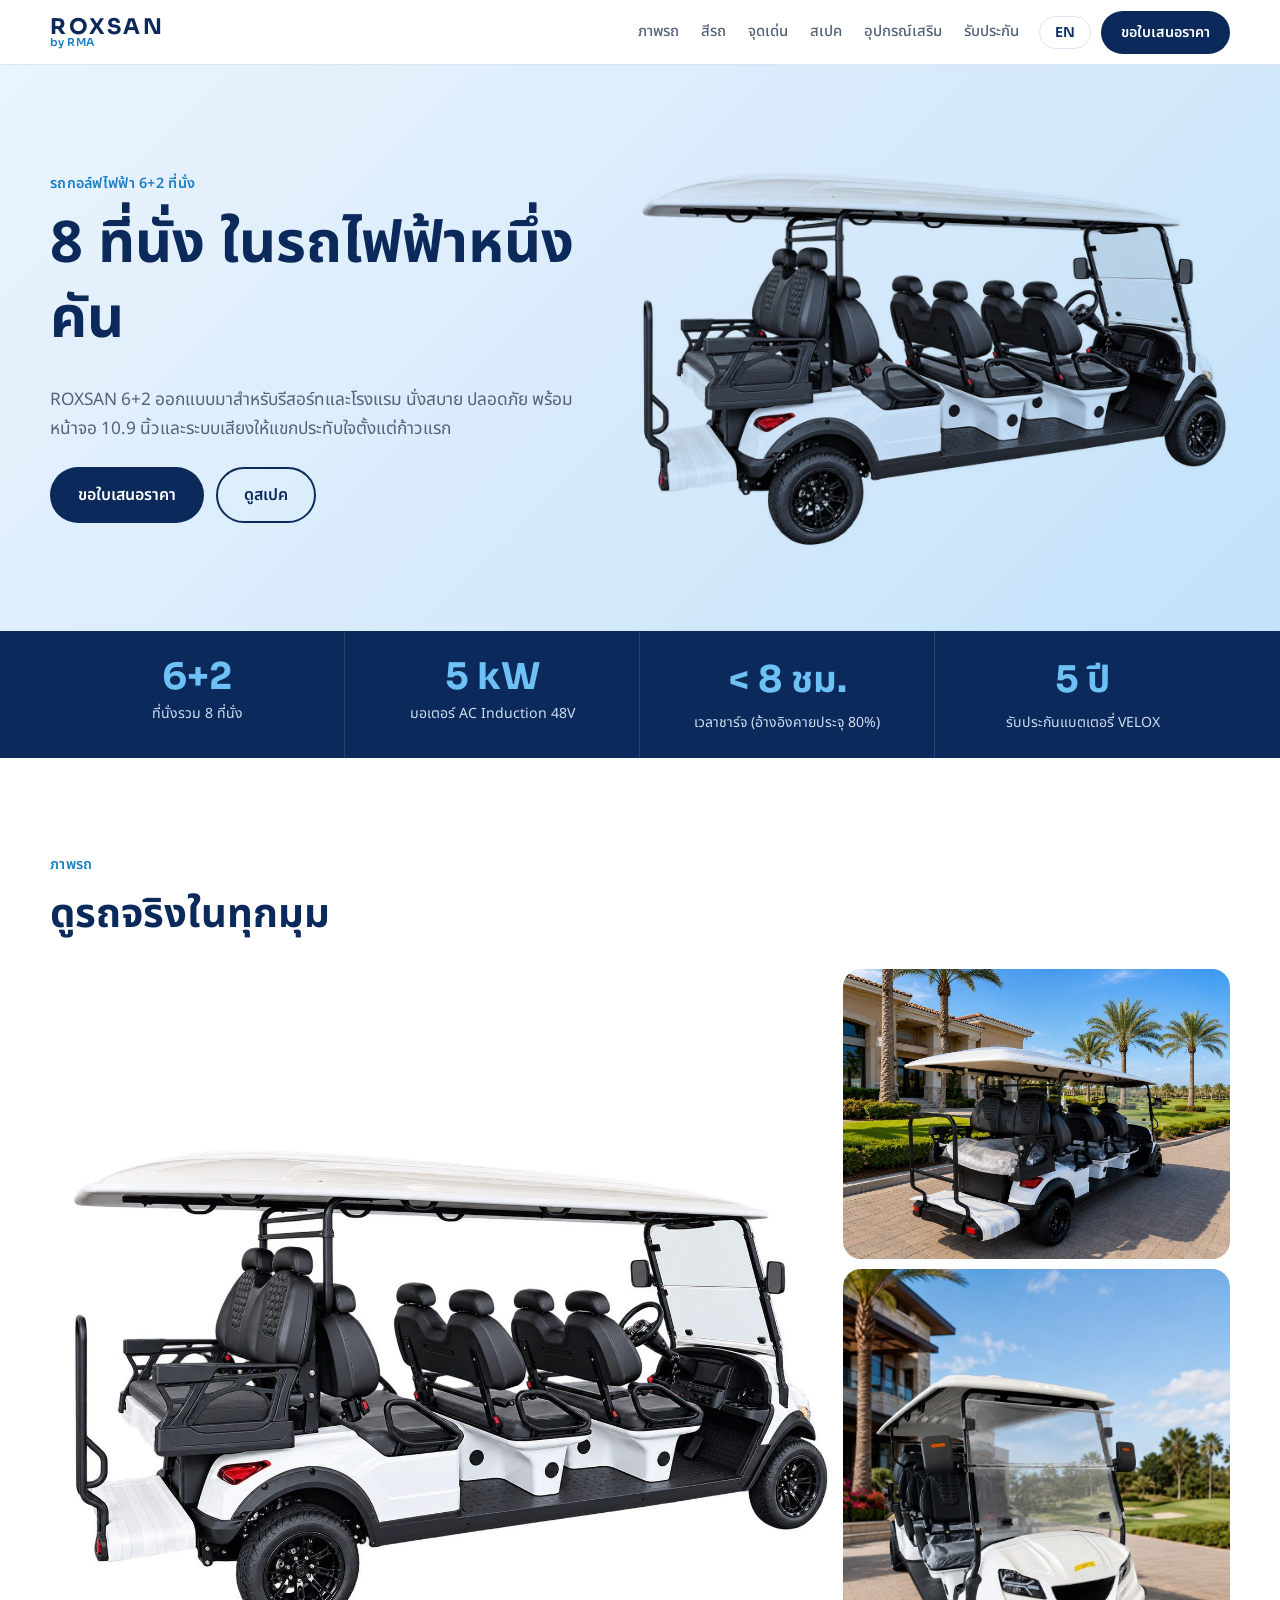
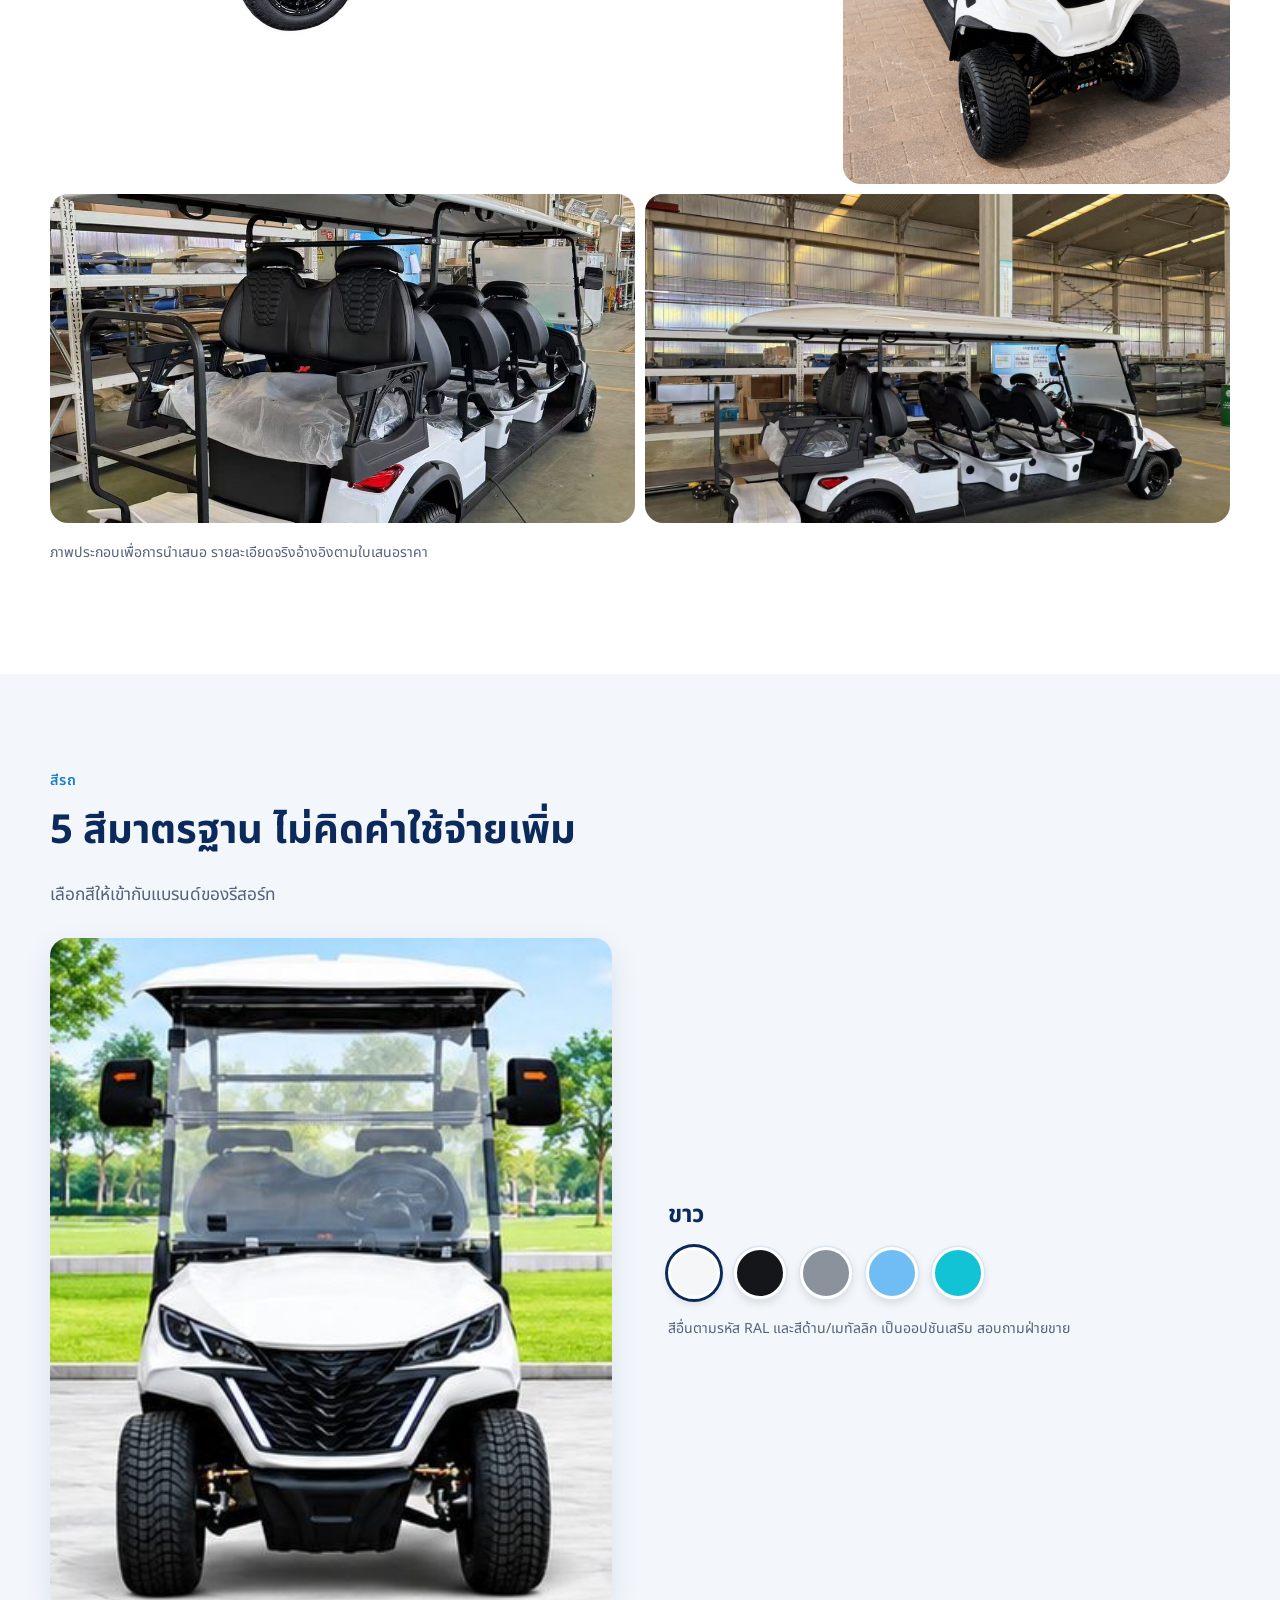
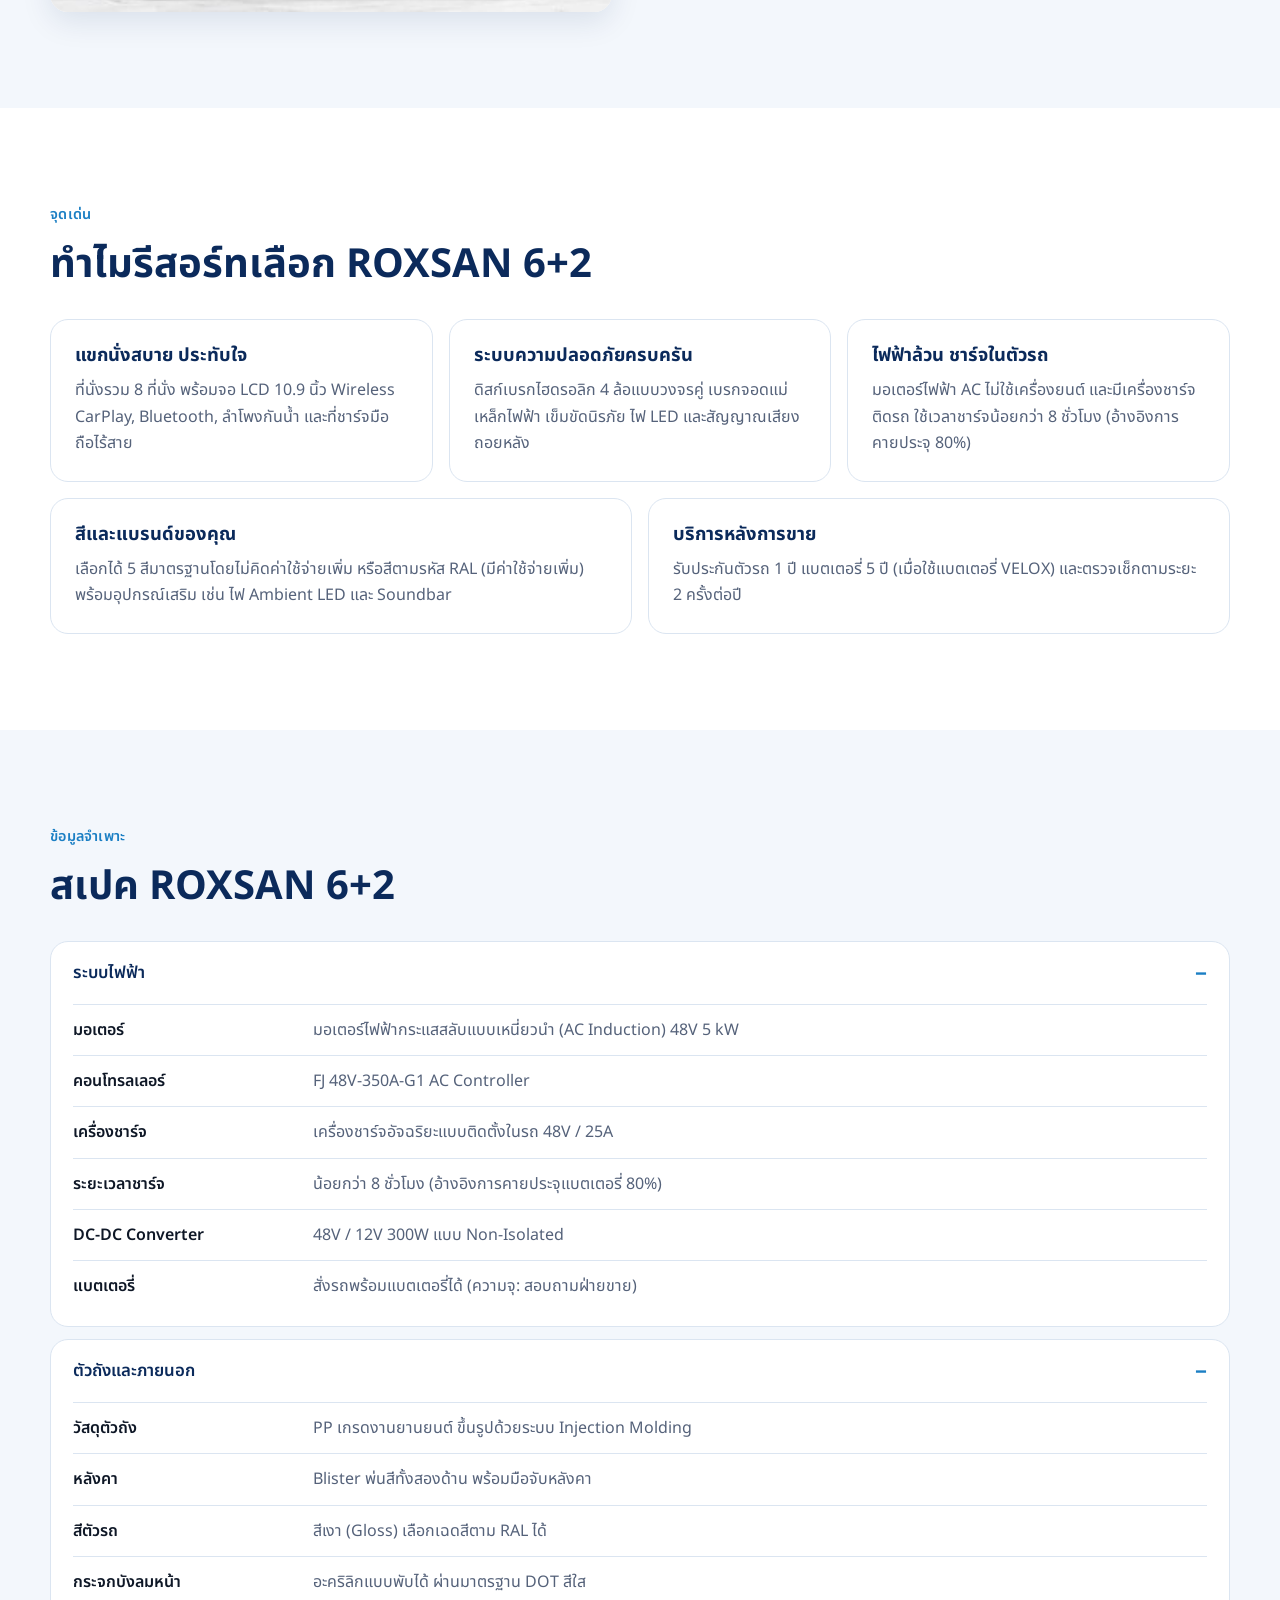
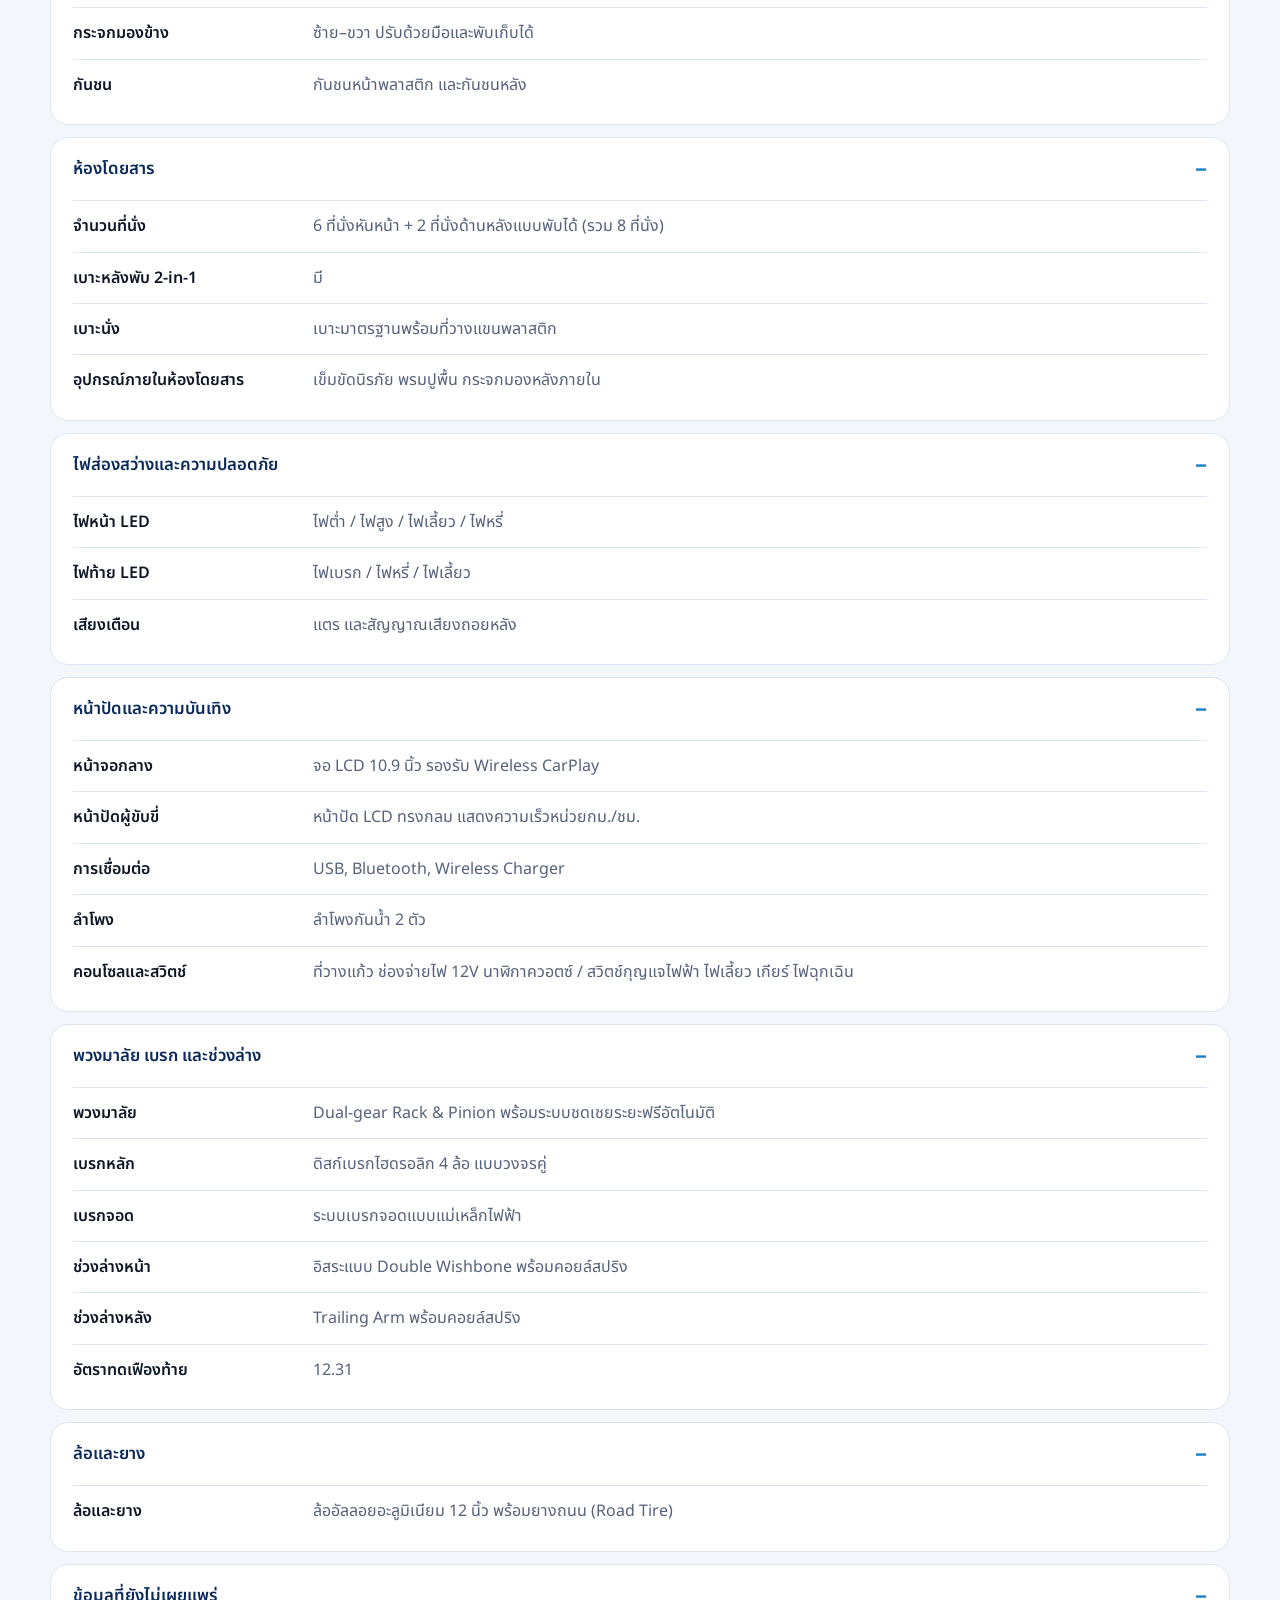
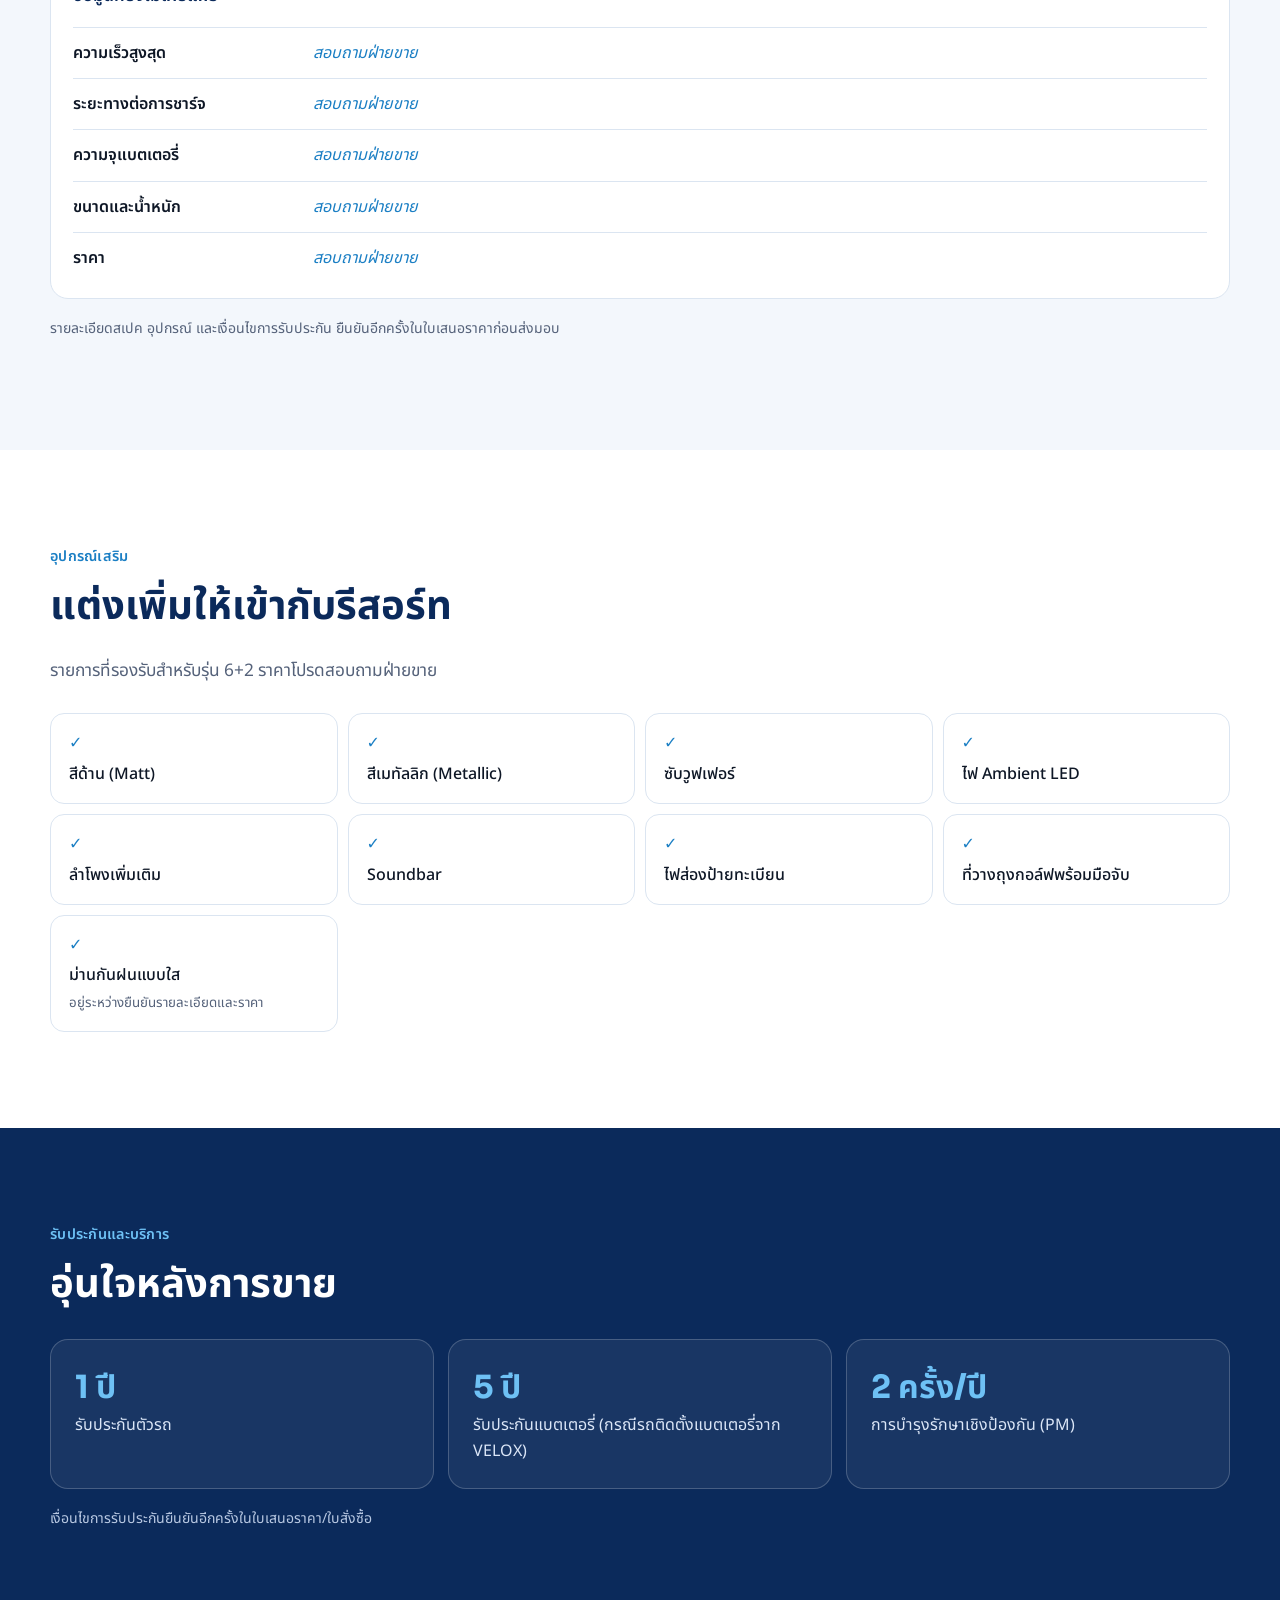
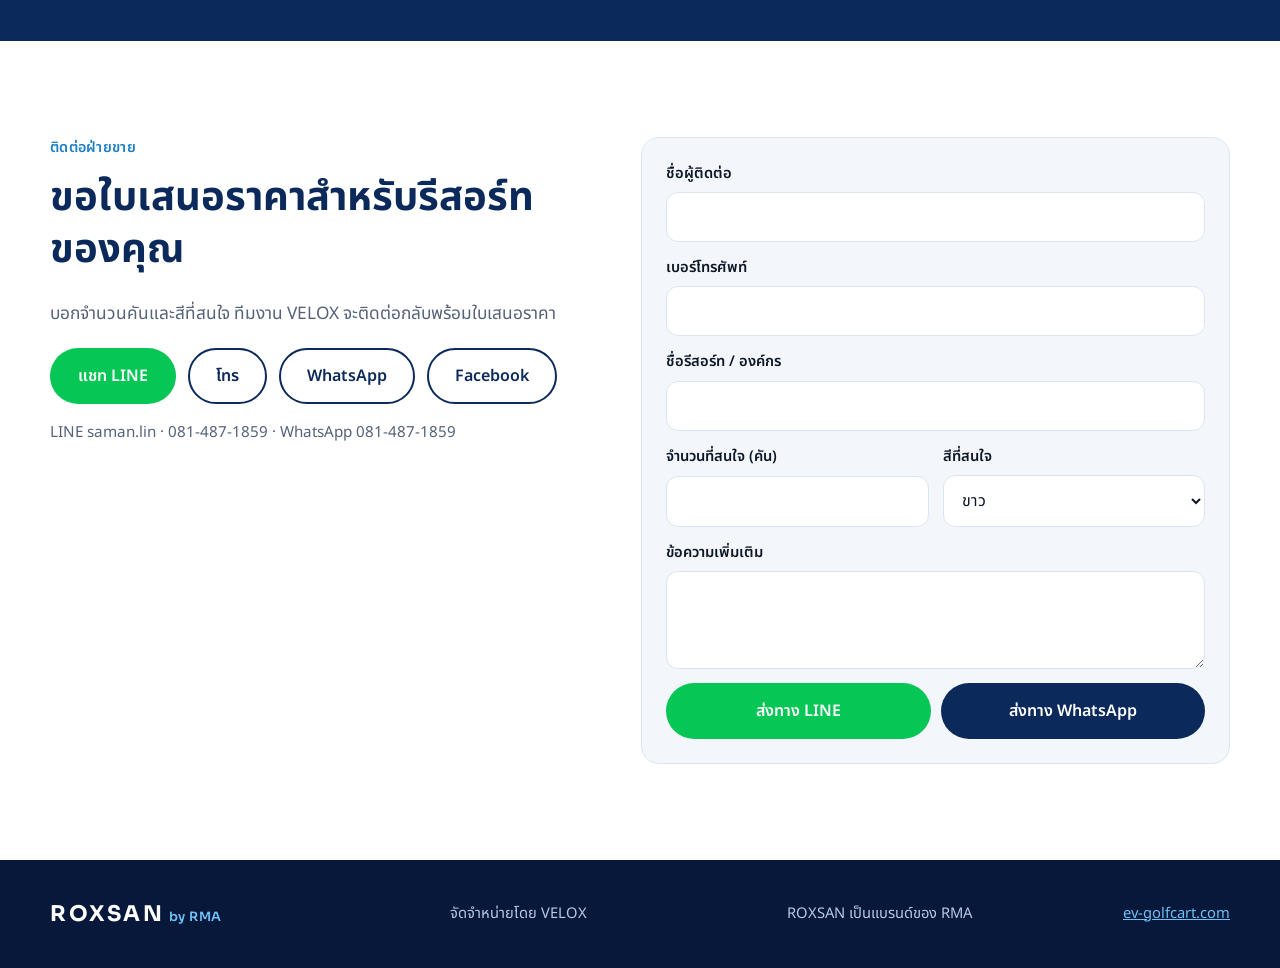
==== index.html @ 6d3fa205 "Add ROXSAN 6+2 resort catalog site Static bilingual (Thai/English) one-page sales catalog: gallery, " ====
<!doctype html>
<html lang="th">
<head>
  <meta charset="utf-8">
  <meta name="viewport" content="width=device-width, initial-scale=1">
  <title data-i18n="meta.title">ROXSAN 6+2</title>
  <meta name="description" content="ROXSAN by RMA 6+2 electric golf cart" data-i18n-content="meta.desc">
  <meta name="theme-color" content="#0B2A5B">
  <meta property="og:title" content="ROXSAN 6+2 — 8-seat electric golf cart">
  <meta property="og:image" content="assets/hero.jpg">
  <link rel="icon" href="data:image/svg+xml,%3Csvg xmlns='http://www.w3.org/2000/svg' viewBox='0 0 32 32'%3E%3Crect width='32' height='32' rx='7' fill='%230B2A5B'/%3E%3Cpath d='M9 22V10h8a4 4 0 010 8h-8m6 0l6 4' fill='none' stroke='%236EC1F5' stroke-width='3' stroke-linecap='round' stroke-linejoin='round'/%3E%3C/svg%3E">
  <link rel="preconnect" href="https://fonts.googleapis.com">
  <link rel="preconnect" href="https://fonts.gstatic.com" crossorigin>
  <link href="https://fonts.googleapis.com/css2?family=Noto+Sans+Thai:wght@400;500;600;700&family=Sora:wght@500;600;700&display=swap" rel="stylesheet">
  <link rel="stylesheet" href="css/styles.css">
</head>
<body>
  <noscript><p class="noscript">กรุณาเปิดใช้งาน JavaScript / Please enable JavaScript.</p></noscript>

  <header class="site-header">
    <div class="wrap header-inner">
      <a class="brand" href="#hero" aria-label="ROXSAN by RMA">
        <span class="brand-name">ROXSAN</span>
        <span class="brand-by" data-i18n="brand.by">by RMA</span>
      </a>
      <nav class="nav" aria-label="Main">
        <a href="#gallery" data-i18n="nav.gallery"></a>
        <a href="#colors" data-i18n="nav.colors"></a>
        <a href="#why" data-i18n="nav.why"></a>
        <a href="#specs" data-i18n="nav.specs"></a>
        <a href="#accessories" data-i18n="nav.accessories"></a>
        <a href="#warranty" data-i18n="nav.warranty"></a>
      </nav>
      <div class="header-actions">
        <button class="lang-btn" id="langBtn" type="button" data-i18n="lang.short" data-i18n-aria-label="lang.label"></button>
        <a class="btn btn-primary btn-sm" href="#quote" data-i18n="nav.quote"></a>
      </div>
    </div>
  </header>

  <main>
    <section id="hero" class="hero">
      <div class="wrap hero-inner">
        <div class="hero-copy">
          <p class="eyebrow" data-i18n="hero.eyebrow"></p>
          <h1 data-i18n="hero.title"></h1>
          <p class="lead" data-i18n="hero.sub"></p>
          <div class="hero-cta">
            <a class="btn btn-primary" href="#quote" data-i18n="hero.cta1"></a>
            <a class="btn btn-ghost" href="#specs" data-i18n="hero.cta2"></a>
          </div>
        </div>
        <div class="hero-media">
          <img src="assets/hero.jpg" alt="" data-i18n-alt="hero.imgalt" width="1600" height="1200" fetchpriority="high">
        </div>
      </div>
    </section>

    <section id="facts" class="facts" aria-label="Key facts">
      <div class="wrap facts-grid">
        <div class="fact"><strong data-i18n="facts.seats.v"></strong><span data-i18n="facts.seats.l"></span></div>
        <div class="fact"><strong data-i18n="facts.motor.v"></strong><span data-i18n="facts.motor.l"></span></div>
        <div class="fact"><strong data-i18n="facts.charge.v"></strong><span data-i18n="facts.charge.l"></span></div>
        <div class="fact"><strong data-i18n="facts.warranty.v"></strong><span data-i18n="facts.warranty.l"></span></div>
      </div>
    </section>

    <section id="gallery" class="section">
      <div class="wrap">
        <p class="eyebrow" data-i18n="gallery.eyebrow"></p>
        <h2 data-i18n="gallery.title"></h2>
        <div class="gallery reveal">
          <button type="button" class="g-item g-1" data-index="0"><img src="assets/hero.jpg" alt="" data-i18n-alt="gallery.1.alt" loading="lazy"></button>
          <button type="button" class="g-item g-2" data-index="1"><img src="assets/rear-resort.jpg" alt="" data-i18n-alt="gallery.2.alt" loading="lazy"></button>
          <button type="button" class="g-item g-3" data-index="2"><img src="assets/front-resort.jpg" alt="" data-i18n-alt="gallery.3.alt" loading="lazy"></button>
          <button type="button" class="g-item g-4" data-index="3"><img src="assets/factory-1.jpg" alt="" data-i18n-alt="gallery.4.alt" loading="lazy"></button>
          <button type="button" class="g-item g-5" data-index="4"><img src="assets/factory-2.jpg" alt="" data-i18n-alt="gallery.5.alt" loading="lazy"></button>
        </div>
        <p class="note" data-i18n="gallery.note"></p>
      </div>
    </section>

    <section id="colors" class="section alt">
      <div class="wrap">
        <p class="eyebrow" data-i18n="colors.eyebrow"></p>
        <h2 data-i18n="colors.title"></h2>
        <p class="lead" data-i18n="colors.sub"></p>
        <div class="colors reveal">
          <div class="color-preview">
            <img id="colorImg" src="assets/color-white.jpg" alt="" data-i18n-alt="color.preview" width="350" height="420">
          </div>
          <div class="color-panel">
            <p class="color-name" id="colorName" aria-live="polite"></p>
            <div class="swatches" role="radiogroup" data-i18n-aria-label="colors.group">
              <button type="button" class="swatch" role="radio" aria-checked="true" data-color="white" data-i18n-aria-label="color.white" style="--c:#f4f6f8"></button>
              <button type="button" class="swatch" role="radio" aria-checked="false" data-color="black" data-i18n-aria-label="color.black" style="--c:#14161a"></button>
              <button type="button" class="swatch" role="radio" aria-checked="false" data-color="grey" data-i18n-aria-label="color.grey" style="--c:#8a929c"></button>
              <button type="button" class="swatch" role="radio" aria-checked="false" data-color="powder" data-i18n-aria-label="color.powder" style="--c:#6fbdf3"></button>
              <button type="button" class="swatch" role="radio" aria-checked="false" data-color="turquoise" data-i18n-aria-label="color.turquoise" style="--c:#12c3d6"></button>
            </div>
            <p class="note" data-i18n="colors.note"></p>
          </div>
        </div>
      </div>
    </section>

    <section id="why" class="section">
      <div class="wrap">
        <p class="eyebrow" data-i18n="why.eyebrow"></p>
        <h2 data-i18n="why.title"></h2>
        <div class="cards reveal">
          <article class="card"><h3 data-i18n="why.1.t"></h3><p data-i18n="why.1.d"></p></article>
          <article class="card"><h3 data-i18n="why.2.t"></h3><p data-i18n="why.2.d"></p></article>
          <article class="card"><h3 data-i18n="why.3.t"></h3><p data-i18n="why.3.d"></p></article>
          <article class="card"><h3 data-i18n="why.4.t"></h3><p data-i18n="why.4.d"></p></article>
          <article class="card"><h3 data-i18n="why.5.t"></h3><p data-i18n="why.5.d"></p></article>
        </div>
      </div>
    </section>

    <section id="specs" class="section alt">
      <div class="wrap">
        <p class="eyebrow" data-i18n="specs.eyebrow"></p>
        <h2 data-i18n="specs.title"></h2>
        <div id="specList" class="spec-list reveal"></div>
        <p class="note" data-i18n="specs.note"></p>
      </div>
    </section>

    <section id="accessories" class="section">
      <div class="wrap">
        <p class="eyebrow" data-i18n="acc.eyebrow"></p>
        <h2 data-i18n="acc.title"></h2>
        <p class="lead" data-i18n="acc.sub"></p>
        <ul id="accList" class="acc-list reveal"></ul>
      </div>
    </section>

    <section id="warranty" class="section navy">
      <div class="wrap">
        <p class="eyebrow" data-i18n="warranty.eyebrow"></p>
        <h2 data-i18n="warranty.title"></h2>
        <div class="warranty-grid reveal">
          <div class="w-item"><strong data-i18n="warranty.1.v"></strong><span data-i18n="warranty.1.l"></span></div>
          <div class="w-item"><strong data-i18n="warranty.2.v"></strong><span data-i18n="warranty.2.l"></span></div>
          <div class="w-item"><strong data-i18n="warranty.3.v"></strong><span data-i18n="warranty.3.l"></span></div>
        </div>
        <p class="note on-dark" data-i18n="warranty.note"></p>
      </div>
    </section>

    <section id="quote" class="section">
      <div class="wrap quote-grid">
        <div>
          <p class="eyebrow" data-i18n="quote.eyebrow"></p>
          <h2 data-i18n="quote.title"></h2>
          <p class="lead" data-i18n="quote.sub"></p>
          <div class="contact-btns">
            <a class="btn btn-line" id="lineLink" href="#" target="_blank" rel="noopener" data-i18n="quote.line"></a>
            <a class="btn btn-ghost" id="phoneLink" href="#" data-i18n="quote.phone"></a>
            <a class="btn btn-ghost" id="waLink" href="#" target="_blank" rel="noopener" data-i18n="quote.wa"></a>
            <a class="btn btn-ghost" id="fbLink" href="#" target="_blank" rel="noopener" data-i18n="quote.fb"></a>
          </div>
          <p class="contact-values" id="contactValues"></p>
        </div>
        <form id="quoteForm" class="form" novalidate>
          <label><span data-i18n="form.name"></span><input name="name" autocomplete="name" required></label>
          <label><span data-i18n="form.phone"></span><input name="phone" type="tel" autocomplete="tel" inputmode="tel" required></label>
          <label><span data-i18n="form.resort"></span><input name="resort" autocomplete="organization"></label>
          <div class="form-row">
            <label><span data-i18n="form.qty"></span><input name="qty" type="number" min="1" inputmode="numeric"></label>
            <label><span data-i18n="form.color"></span>
              <select name="color" id="formColor">
                <option value="white" data-i18n="color.white"></option>
                <option value="black" data-i18n="color.black"></option>
                <option value="grey" data-i18n="color.grey"></option>
                <option value="powder" data-i18n="color.powder"></option>
                <option value="turquoise" data-i18n="color.turquoise"></option>
              </select>
            </label>
          </div>
          <label><span data-i18n="form.note"></span><textarea name="note" rows="3"></textarea></label>
          <p class="form-err" id="formErr" role="alert" hidden data-i18n="form.err"></p>
          <p class="form-ok" id="formOk" role="status" hidden data-i18n="form.copied"></p>
          <div class="form-actions">
            <button class="btn btn-line" type="submit" data-channel="line" data-i18n="form.sendLine"></button>
            <button class="btn btn-primary" type="submit" data-channel="wa" data-i18n="form.sendWa"></button>
          </div>
        </form>
      </div>
    </section>
  </main>

  <footer class="footer">
    <div class="wrap footer-inner">
      <div>
        <span class="brand-name">ROXSAN</span> <span class="brand-by" data-i18n="brand.by"></span>
      </div>
      <p data-i18n="footer.seller"></p>
      <p data-i18n="footer.brand"></p>
      <p><a id="siteLink" href="#" target="_blank" rel="noopener"></a></p>
    </div>
  </footer>

  <a class="sticky-cta" href="#quote" data-i18n="sticky.cta"></a>

  <dialog id="lightbox" class="lightbox" aria-label="Gallery">
    <button type="button" class="lb-btn lb-close" id="lbClose" data-i18n-aria-label="lb.close">&times;</button>
    <button type="button" class="lb-btn lb-prev" id="lbPrev" data-i18n-aria-label="lb.prev">&#8249;</button>
    <img id="lbImg" alt="">
    <button type="button" class="lb-btn lb-next" id="lbNext" data-i18n-aria-label="lb.next">&#8250;</button>
  </dialog>

  <script src="js/config.js"></script>
  <script src="js/i18n.js"></script>
  <script src="js/specs.js"></script>
  <script src="js/app.js"></script>
</body>
</html>
---- css/styles.css ----
:root {
  --navy: #0b2a5b;
  --navy-2: #123a7a;
  --sky: #6ec1f5;
  --sky-dark: #1b7fc4;
  --ink: #0e1726;
  --muted: #55627a;
  --line: #dbe5f1;
  --bg: #ffffff;
  --bg-alt: #f3f7fc;
  --line-green: #06c755;
  --radius: 18px;
  --shadow: 0 10px 30px rgba(11, 42, 91, 0.1);
  --font: "Sora", "Noto Sans Thai", system-ui, -apple-system, "Segoe UI", sans-serif;
  --font-th: "Noto Sans Thai", "Sora", system-ui, sans-serif;
}

*, *::before, *::after { box-sizing: border-box; }
html { scroll-behavior: smooth; scroll-padding-top: 76px; }
body {
  margin: 0;
  font-family: var(--font-th);
  color: var(--ink);
  background: var(--bg);
  line-height: 1.65;
  -webkit-text-size-adjust: 100%;
}
html[lang="en"] body { font-family: var(--font); }
img { max-width: 100%; display: block; }
a { color: inherit; }
h1, h2, h3 { font-family: var(--font); line-height: 1.2; margin: 0 0 .5em; letter-spacing: -0.01em; overflow-wrap: anywhere; }
html[lang="th"] h1, html[lang="th"] h2, html[lang="th"] h3 { font-family: var(--font-th); line-height: 1.3; letter-spacing: 0; }
p { margin: 0 0 1em; }
:focus-visible { outline: 3px solid var(--sky-dark); outline-offset: 3px; border-radius: 6px; }

.wrap { width: min(1180px, 100% - 32px); margin-inline: auto; }
.noscript { background: #fff3cd; padding: 12px 16px; margin: 0; text-align: center; }

/* Header */
.site-header {
  position: sticky; top: 0; z-index: 50;
  background: rgba(255, 255, 255, 0.92);
  backdrop-filter: blur(10px);
  border-bottom: 1px solid var(--line);
}
.header-inner { display: flex; align-items: center; gap: 20px; min-height: 64px; }
.brand { text-decoration: none; display: flex; flex-direction: column; line-height: 1; color: var(--navy); }
.brand-name { font-family: var(--font); font-weight: 700; font-size: 1.35rem; letter-spacing: .12em; }
.brand-by { font-family: var(--font); font-size: .68rem; color: var(--sky-dark); font-weight: 600; letter-spacing: .04em; }
.footer .brand-by { font-size: .8rem; color: var(--sky); }
.nav { display: none; gap: 22px; margin-left: auto; font-size: .93rem; font-weight: 500; }
.nav a { text-decoration: none; color: var(--muted); padding: 6px 0; }
.nav a:hover { color: var(--navy); }
.header-actions { display: flex; align-items: center; gap: 10px; margin-left: auto; }
.lang-btn {
  font: 600 .85rem var(--font); color: var(--navy); background: #fff;
  border: 1.5px solid var(--line); border-radius: 999px; padding: 7px 14px; cursor: pointer; min-width: 52px;
}
.lang-btn:hover { border-color: var(--navy); }
.header-actions .btn { display: none; }

/* Buttons */
.btn {
  display: inline-flex; align-items: center; justify-content: center; gap: 8px;
  font: 600 1rem var(--font-th); text-decoration: none; cursor: pointer;
  padding: 14px 26px; border-radius: 999px; border: 2px solid transparent;
  transition: transform .15s ease, box-shadow .15s ease, background .15s ease;
}
html[lang="en"] .btn { font-family: var(--font); font-size: .95rem; }
.btn:hover { transform: translateY(-1px); box-shadow: var(--shadow); }
.btn-primary { background: var(--navy); color: #fff; }
.btn-primary:hover { background: var(--navy-2); }
.btn-ghost { background: transparent; color: var(--navy); border-color: var(--navy); }
.btn-line { background: var(--line-green); color: #fff; }
.btn-sm { padding: 9px 18px; font-size: .9rem; }

/* Hero */
.hero { background: linear-gradient(135deg, #eaf4fd 0%, #d6eafb 55%, #c3e2fa 100%); overflow: hidden; }
.hero-inner { display: grid; gap: 8px; padding-block: 36px 24px; align-items: center; }
.eyebrow {
  font: 600 .78rem var(--font); letter-spacing: .14em; text-transform: uppercase;
  color: var(--sky-dark); margin-bottom: 14px;
}
html[lang="th"] .eyebrow { letter-spacing: .02em; text-transform: none; font-family: var(--font-th); font-size: .9rem; }
.hero h1 { font-size: clamp(2rem, 6.2vw, 3.6rem); color: var(--navy); font-weight: 700; }
.lead { font-size: 1.08rem; color: var(--muted); max-width: 56ch; }
.hero-cta { display: flex; flex-wrap: wrap; gap: 12px; margin-top: 24px; }
.hero-media img { width: 100%; height: auto; mix-blend-mode: multiply; }

/* Facts */
.facts { background: var(--navy); color: #fff; }
.facts-grid { display: grid; grid-template-columns: repeat(2, 1fr); }
.fact { padding: 22px 10px; text-align: center; border-bottom: 1px solid rgba(255, 255, 255, .12); }
.fact:nth-child(odd) { border-right: 1px solid rgba(255, 255, 255, .12); }
.fact strong { display: block; font: 700 clamp(1.6rem, 5vw, 2.3rem) var(--font); color: var(--sky); }
.fact span { font-size: .88rem; color: #cfdcf0; }

/* Sections */
.section { padding-block: clamp(48px, 8vw, 96px); }
.section.alt { background: var(--bg-alt); }
.section.navy { background: var(--navy); color: #fff; }
.section.navy .eyebrow { color: var(--sky); }
h2 { font-size: clamp(1.6rem, 4.4vw, 2.5rem); color: var(--navy); font-weight: 700; margin-bottom: .6em; }
.section.navy h2 { color: #fff; }
.note { font-size: .88rem; color: var(--muted); margin-top: 18px; }
.note.on-dark { color: #b9c9e3; }

/* Gallery */
.gallery { display: grid; grid-template-columns: repeat(2, 1fr); gap: 10px; margin-top: 28px; }
.g-item { padding: 0; border: 0; border-radius: var(--radius); overflow: hidden; cursor: zoom-in; background: #eef3fa; aspect-ratio: 4/3; position: relative; }
.g-item img { width: 100%; height: 100%; object-fit: cover; transition: transform .5s ease; }
.g-item:hover img { transform: scale(1.04); }
.g-1 { grid-column: 1 / -1; aspect-ratio: 16/10; }
.g-1 img { object-fit: contain; background: #fff; }

/* Colours */
.colors { display: grid; gap: 24px; margin-top: 28px; align-items: center; }
.color-preview { background: #fff; border-radius: var(--radius); overflow: hidden; box-shadow: var(--shadow); }
.color-preview img { width: 100%; height: auto; transition: opacity .25s ease; }
.color-name { font: 700 1.5rem var(--font-th); color: var(--navy); margin-bottom: 14px; }
.swatches { display: flex; flex-wrap: wrap; gap: 14px; margin-bottom: 8px; }
.swatch {
  width: 52px; height: 52px; border-radius: 50%; background: var(--c);
  border: 3px solid #fff; box-shadow: 0 0 0 1.5px var(--line), 0 4px 10px rgba(0, 0, 0, .12);
  cursor: pointer; transition: transform .15s ease, box-shadow .15s ease;
}
.swatch:hover { transform: scale(1.08); }
.swatch[aria-checked="true"] { box-shadow: 0 0 0 3px var(--navy), 0 4px 10px rgba(0, 0, 0, .12); }

/* Cards */
.cards { display: grid; gap: 16px; margin-top: 28px; }
.card { border: 1px solid var(--line); border-radius: var(--radius); padding: 24px; background: #fff; transition: box-shadow .2s ease, transform .2s ease; }
.card:hover { box-shadow: var(--shadow); transform: translateY(-2px); }
.card h3 { font-size: 1.15rem; color: var(--navy); }
.card p { color: var(--muted); margin: 0; }

/* Specs */
.spec-list { display: grid; gap: 12px; margin-top: 28px; }
.spec-group { background: #fff; border: 1px solid var(--line); border-radius: var(--radius); overflow: hidden; }
.spec-group summary {
  list-style: none; cursor: pointer; padding: 18px 22px; font: 600 1.05rem var(--font-th);
  color: var(--navy); display: flex; justify-content: space-between; align-items: center;
}
html[lang="en"] .spec-group summary { font-family: var(--font); }
.spec-group summary::-webkit-details-marker { display: none; }
.spec-group summary::after { content: "+"; font-size: 1.5rem; line-height: 1; color: var(--sky-dark); }
.spec-group[open] summary::after { content: "–"; }
.spec-group dl { margin: 0; padding: 0 22px 14px; }
.spec-row { display: grid; gap: 2px; padding: 12px 0; border-top: 1px solid var(--line); }
.spec-row dt { font-weight: 600; color: var(--ink); }
.spec-row dd { margin: 0; color: var(--muted); overflow-wrap: anywhere; }
.spec-row dd.ask { font-style: italic; color: var(--sky-dark); }

/* Accessories */
.acc-list { list-style: none; padding: 0; margin: 28px 0 0; display: grid; gap: 10px; grid-template-columns: repeat(auto-fill, minmax(240px, 1fr)); }
.acc-list li { border: 1px solid var(--line); border-radius: 14px; padding: 16px 18px; background: #fff; display: flex; flex-direction: column; gap: 4px; font-weight: 500; }
.acc-list li::before { content: "✓"; color: var(--sky-dark); font-weight: 700; }
.acc-list small { color: var(--muted); font-weight: 400; }

/* Warranty */
.warranty-grid { display: grid; gap: 14px; margin-top: 28px; }
.w-item { border: 1px solid rgba(255, 255, 255, .2); border-radius: var(--radius); padding: 24px; background: rgba(255, 255, 255, .06); }
.w-item strong { display: block; font: 700 2rem var(--font); color: var(--sky); }
.w-item span { color: #dbe6f7; }

/* Quote */
.quote-grid { display: grid; gap: 32px; }
.contact-btns { display: flex; flex-wrap: wrap; gap: 12px; margin-top: 20px; }
.contact-values { margin-top: 16px; color: var(--muted); font-size: .95rem; }
.form { background: var(--bg-alt); border: 1px solid var(--line); border-radius: var(--radius); padding: 24px; display: grid; gap: 14px; }
.form label { display: grid; gap: 6px; font-weight: 600; font-size: .92rem; }
.form input, .form select, .form textarea {
  font: 400 1rem var(--font-th); padding: 12px 14px; border: 1.5px solid var(--line);
  border-radius: 12px; background: #fff; color: var(--ink); width: 100%;
}
.form input:focus, .form select:focus, .form textarea:focus { outline: none; border-color: var(--sky-dark); box-shadow: 0 0 0 3px rgba(27, 127, 196, .18); }
.form-row { display: grid; gap: 14px; grid-template-columns: 1fr 1fr; }
.form-err { color: #b3261e; font-weight: 600; margin: 0; }
.form-ok { color: #0a6b3a; font-weight: 600; margin: 0; }
.footer a { color: var(--sky); }
.form-actions { display: flex; flex-wrap: wrap; gap: 10px; }
.form-actions .btn { flex: 1 1 160px; }

/* Footer */
.footer { background: #07183a; color: #b9c9e3; padding-block: 36px 90px; font-size: .92rem; }
.footer .brand-name { color: #fff; }
.footer-inner { display: grid; gap: 4px; }
.footer p { margin: 0; }

/* Sticky mobile CTA */
.sticky-cta { transition: opacity .2s ease; }
.sticky-cta.hide { opacity: 0; pointer-events: none; }
.sticky-cta {
  position: fixed; left: 16px; right: 16px; bottom: 14px; z-index: 40;
  background: var(--navy); color: #fff; text-align: center; text-decoration: none;
  font-weight: 700; padding: 14px; border-radius: 999px; box-shadow: 0 8px 24px rgba(11, 42, 91, .4);
}

/* Lightbox */
.lightbox { border: 0; padding: 0; background: transparent; max-width: 100vw; max-height: 100vh; width: 100vw; height: 100vh; }
.lightbox::backdrop { background: rgba(5, 12, 28, .9); }
.lightbox[open] { display: grid; place-items: center; }
.lightbox img { max-width: 92vw; max-height: 86vh; border-radius: 12px; background: #fff; object-fit: contain; }
.lb-btn {
  position: absolute; background: rgba(255, 255, 255, .14); color: #fff; border: 0; cursor: pointer;
  width: 48px; height: 48px; border-radius: 50%; font-size: 2rem; line-height: 1;
}
.lb-btn:hover { background: rgba(255, 255, 255, .3); }
.lb-close { top: 16px; right: 16px; }
.lb-prev { left: 12px; top: 50%; transform: translateY(-50%); }
.lb-next { right: 12px; top: 50%; transform: translateY(-50%); }
body.lock { overflow: hidden; }

/* Reveal */
.reveal { opacity: 0; transform: translateY(18px); transition: opacity .6s ease, transform .6s ease; }
.reveal.in { opacity: 1; transform: none; }
.no-js .reveal, .reveal-off .reveal { opacity: 1; transform: none; }

@media (min-width: 640px) {
  .gallery { grid-template-columns: repeat(6, 1fr); }
  .g-1 { grid-column: span 4; grid-row: span 2; aspect-ratio: auto; }
  .g-2, .g-3 { grid-column: span 2; aspect-ratio: auto; }
  .g-4, .g-5 { grid-column: span 3; aspect-ratio: 16/9; }
  .cards { grid-template-columns: repeat(2, 1fr); }
  .warranty-grid { grid-template-columns: repeat(3, 1fr); }
  .spec-row { grid-template-columns: 220px 1fr; gap: 20px; }
}
@media (min-width: 900px) {
  .nav { display: flex; }
  .header-actions { margin-left: 0; }
  .header-actions .btn { display: inline-flex; }
  .hero-inner { grid-template-columns: 1fr 1.1fr; gap: 24px; padding-block: 56px; }
  .facts-grid { grid-template-columns: repeat(4, 1fr); }
  .fact { border-bottom: 0; border-right: 1px solid rgba(255, 255, 255, .12); }
  .fact:last-child { border-right: 0; }
  .colors { grid-template-columns: 1fr 1fr; gap: 56px; }
  .cards { grid-template-columns: repeat(6, 1fr); }
  .card { grid-column: span 2; }
  .card:nth-child(4), .card:nth-child(5) { grid-column: span 3; }
  .quote-grid { grid-template-columns: 1fr 1.1fr; gap: 56px; align-items: start; }
  .footer-inner { grid-template-columns: 1.2fr 1fr 1fr auto; align-items: center; gap: 16px; }
  .sticky-cta { display: none; }
  .footer { padding-bottom: 36px; }
}
@media (prefers-reduced-motion: reduce) {
  html { scroll-behavior: auto; }
  *, *::before, *::after { transition: none !important; animation: none !important; }
  .reveal { opacity: 1; transform: none; }
}
@media print {
  .site-header, .sticky-cta, .lightbox, .lang-btn { display: none !important; }
  .reveal { opacity: 1; transform: none; }
  .section { padding-block: 24px; }
  .facts, .section.navy, .footer, .btn-primary { -webkit-print-color-adjust: exact; print-color-adjust: exact; }
}
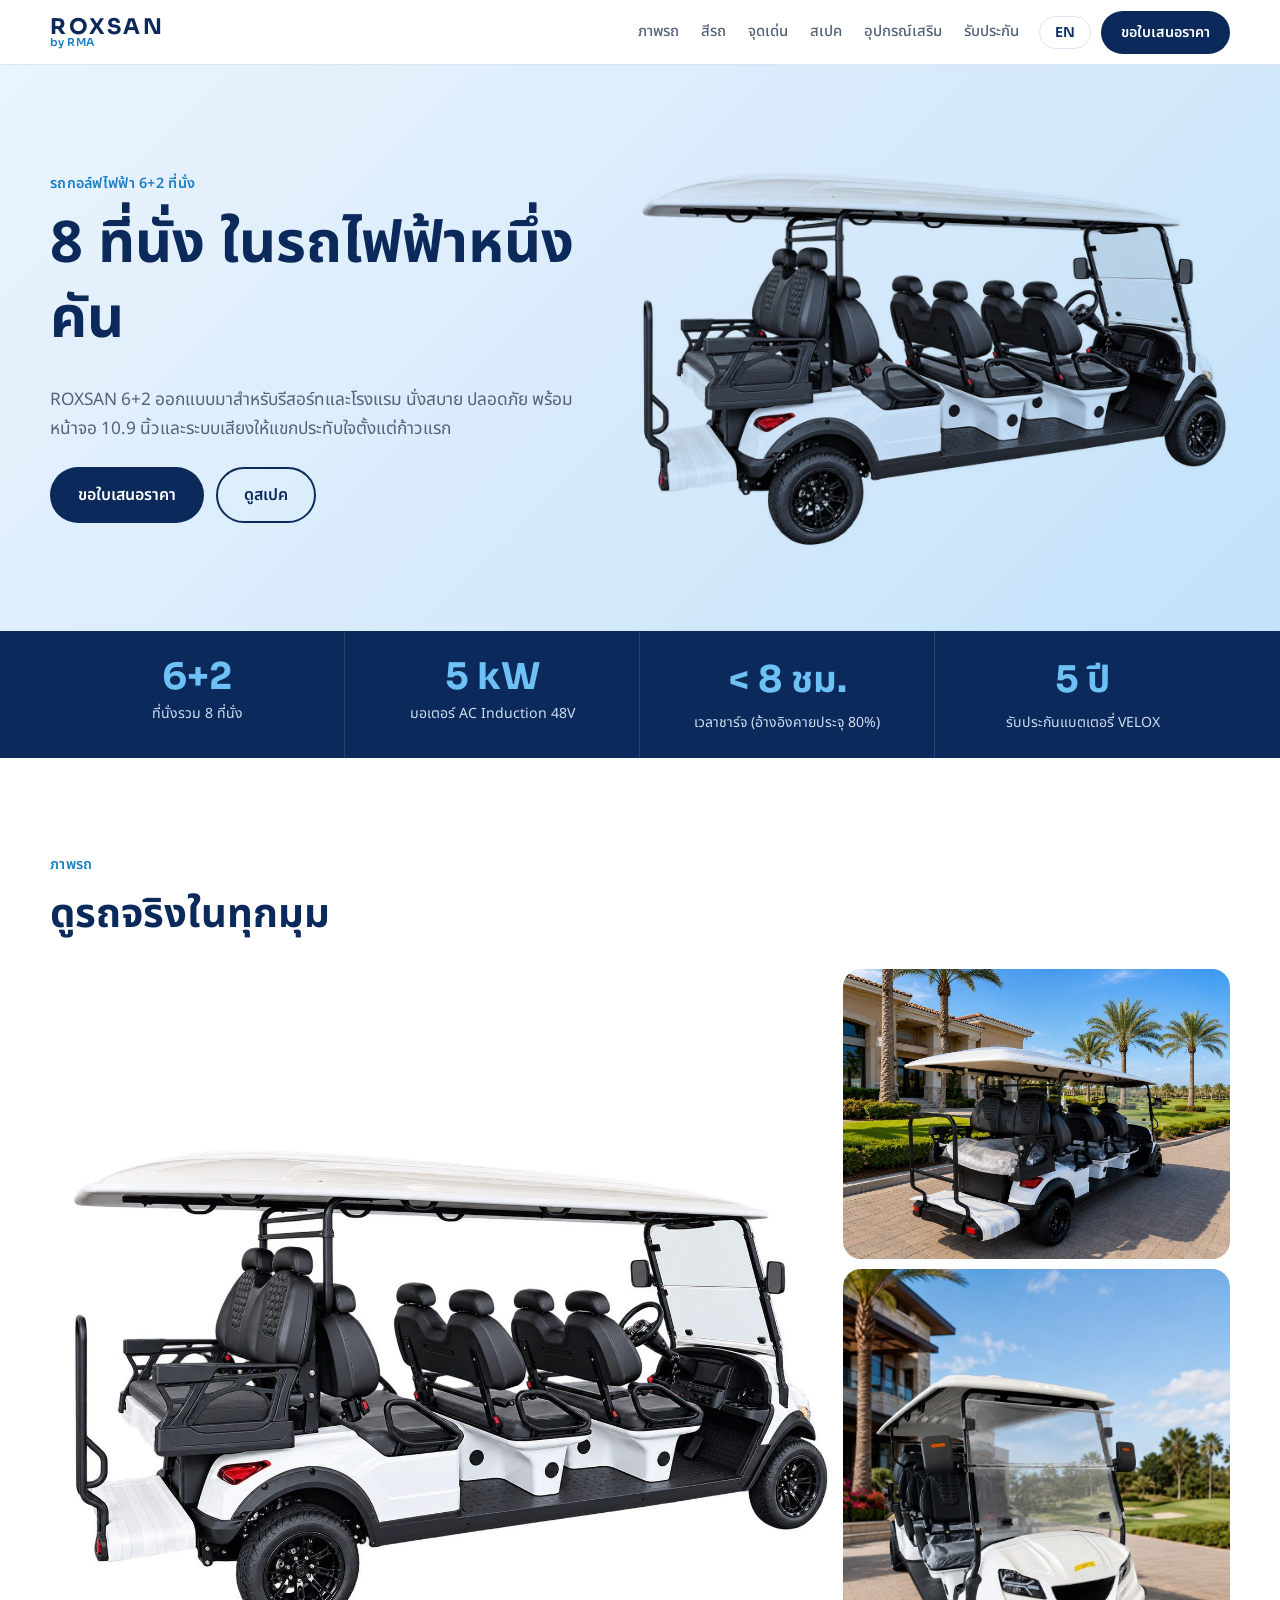
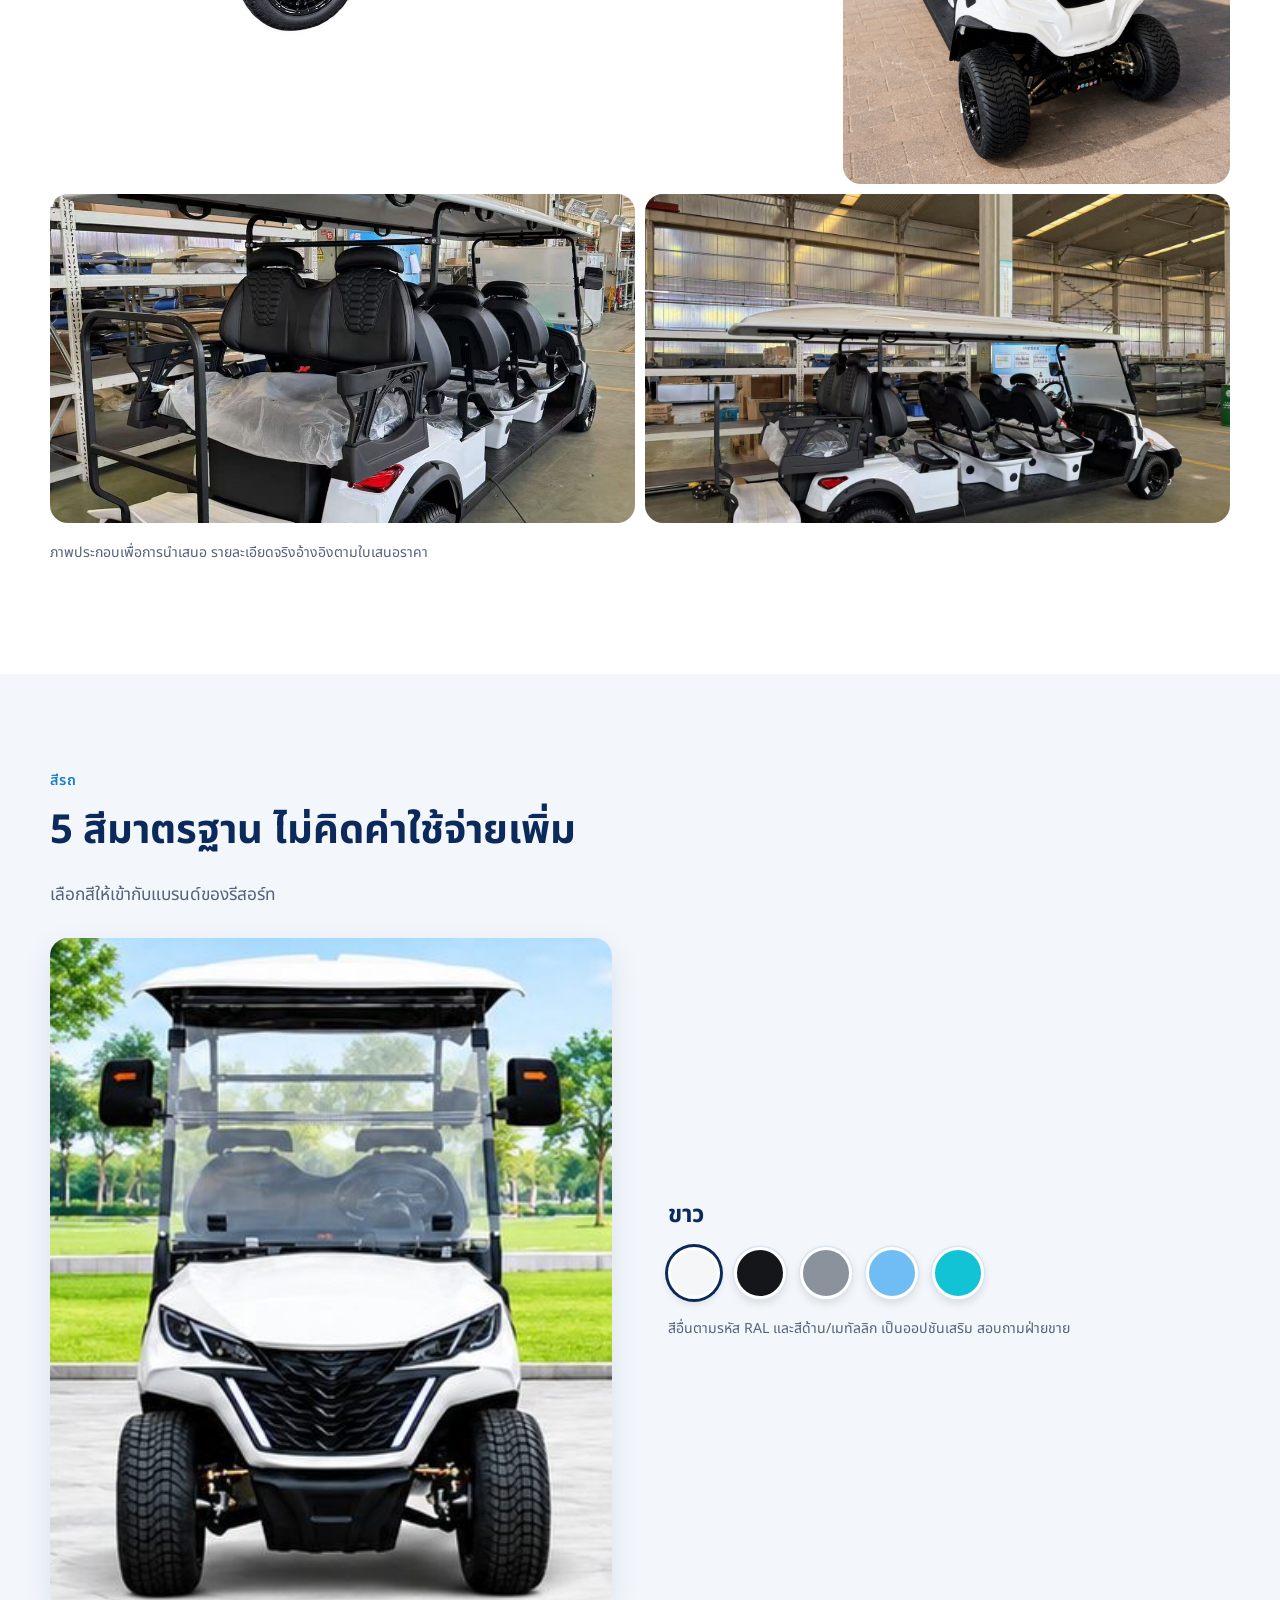
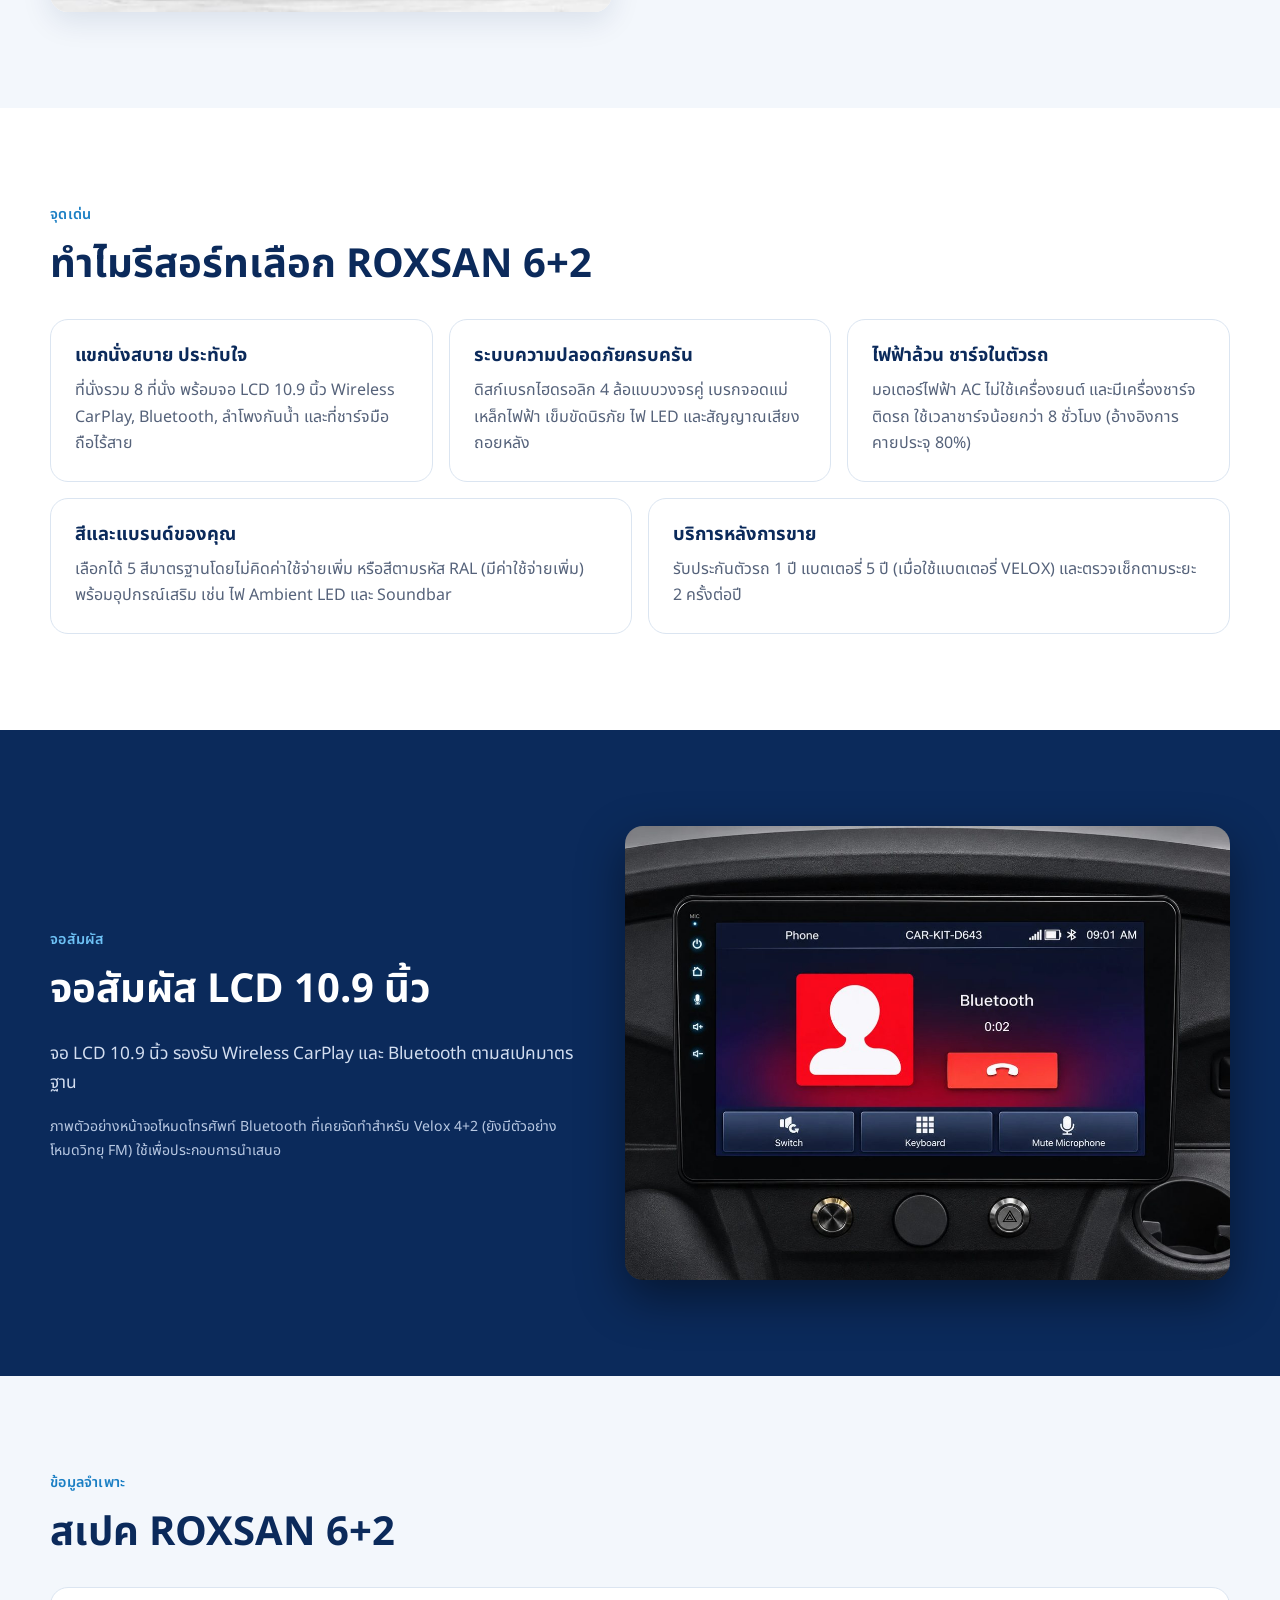
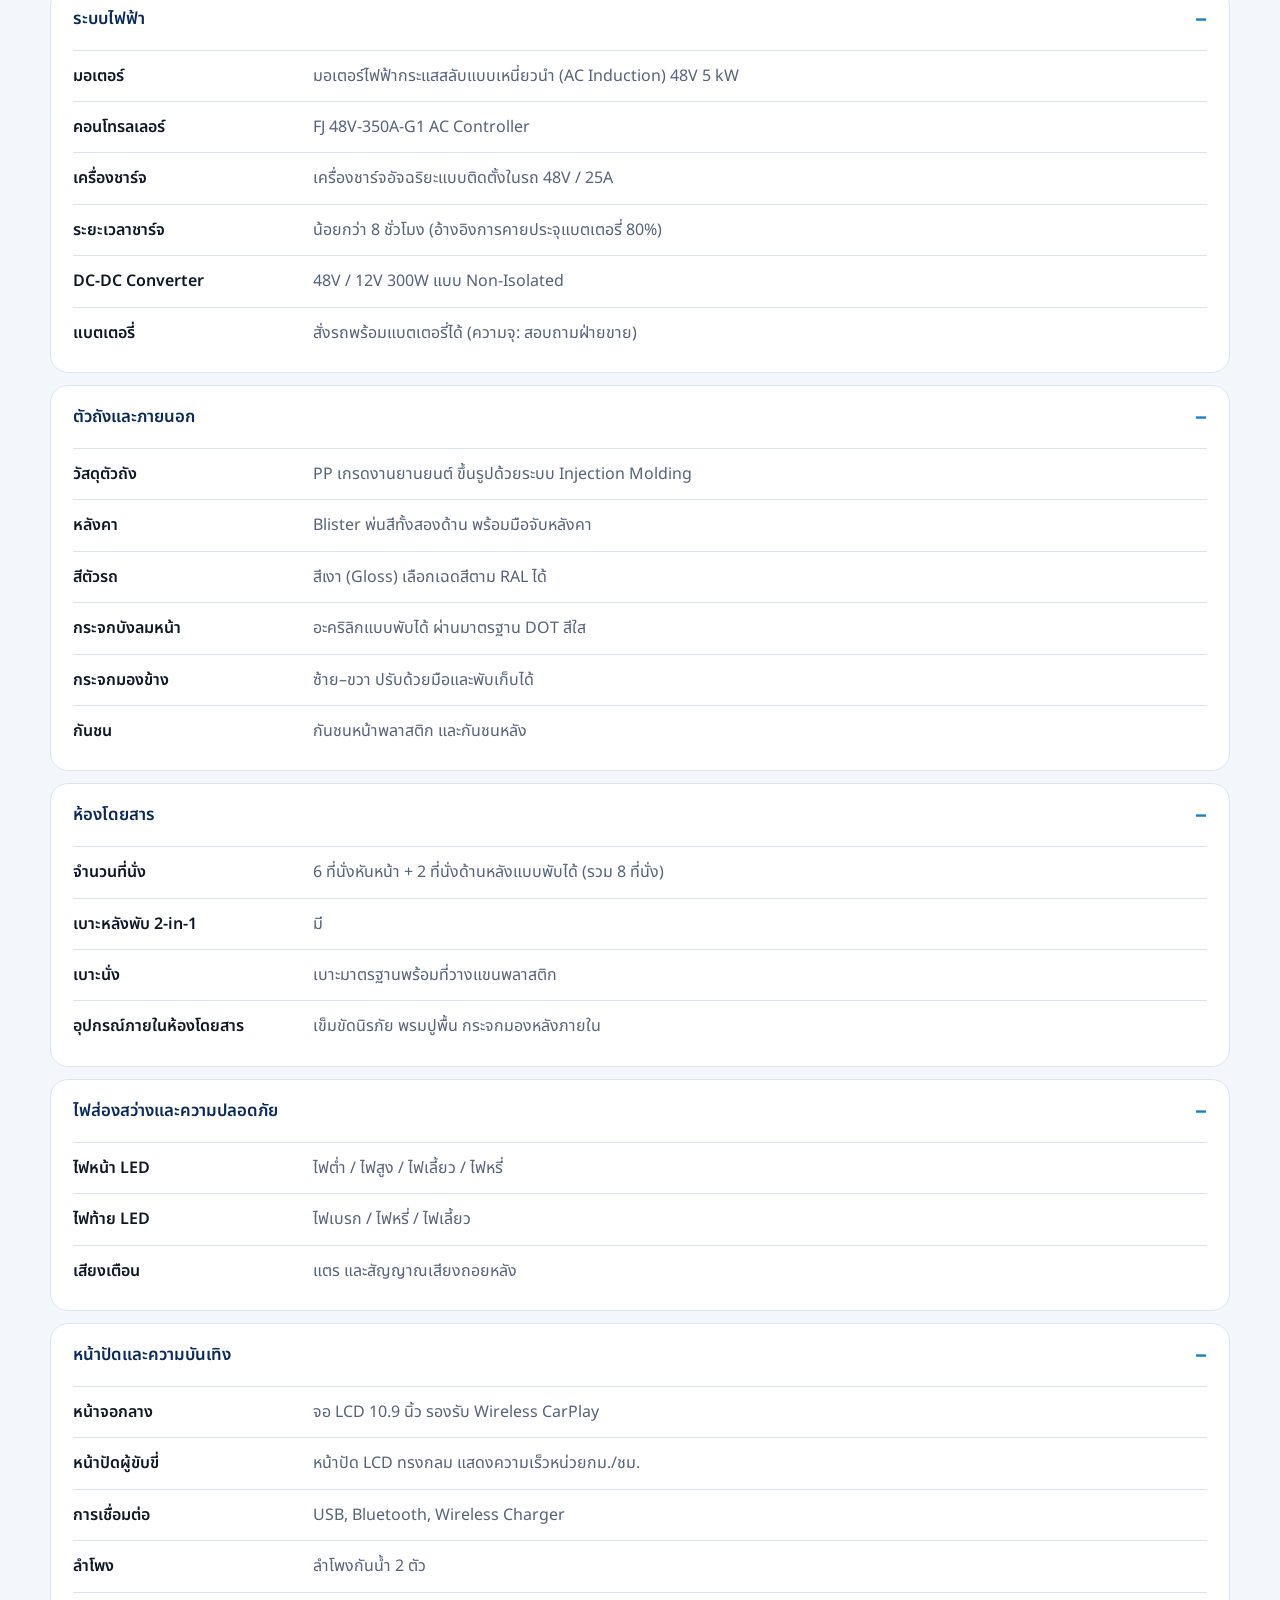
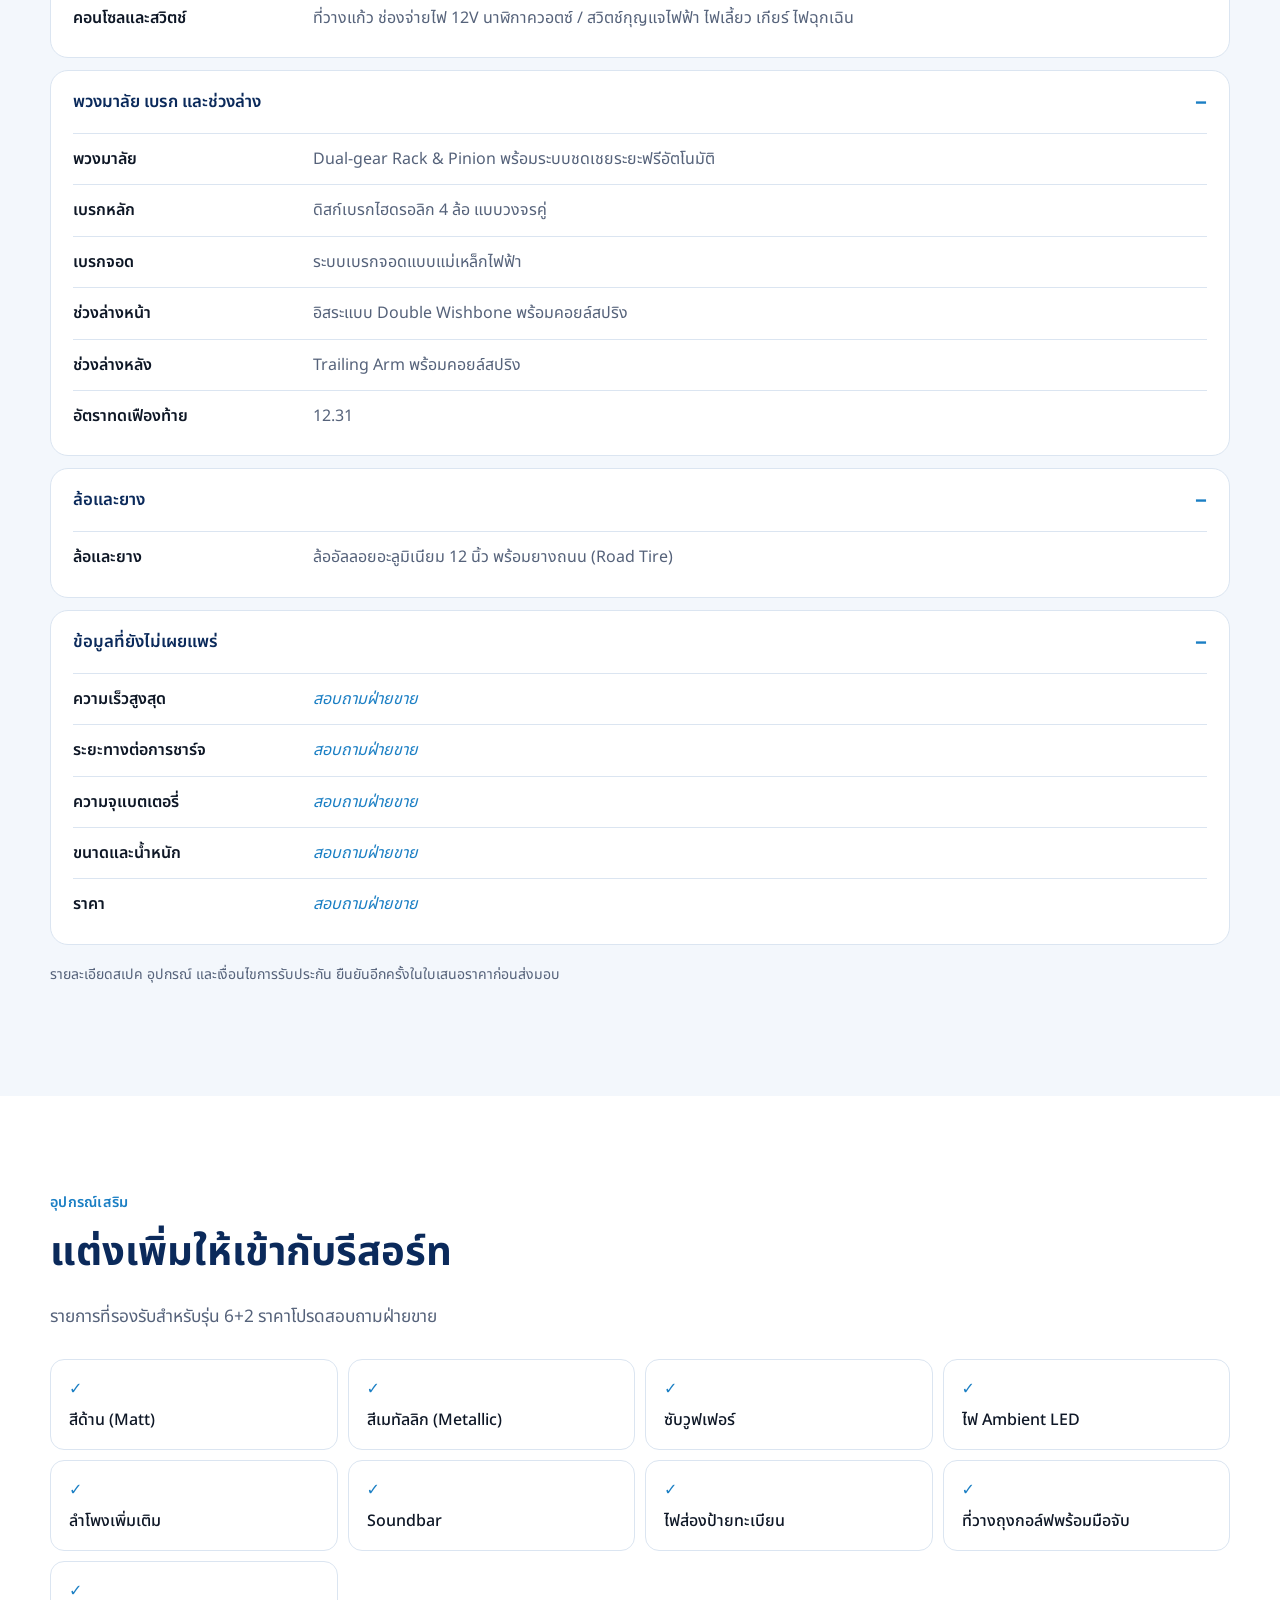
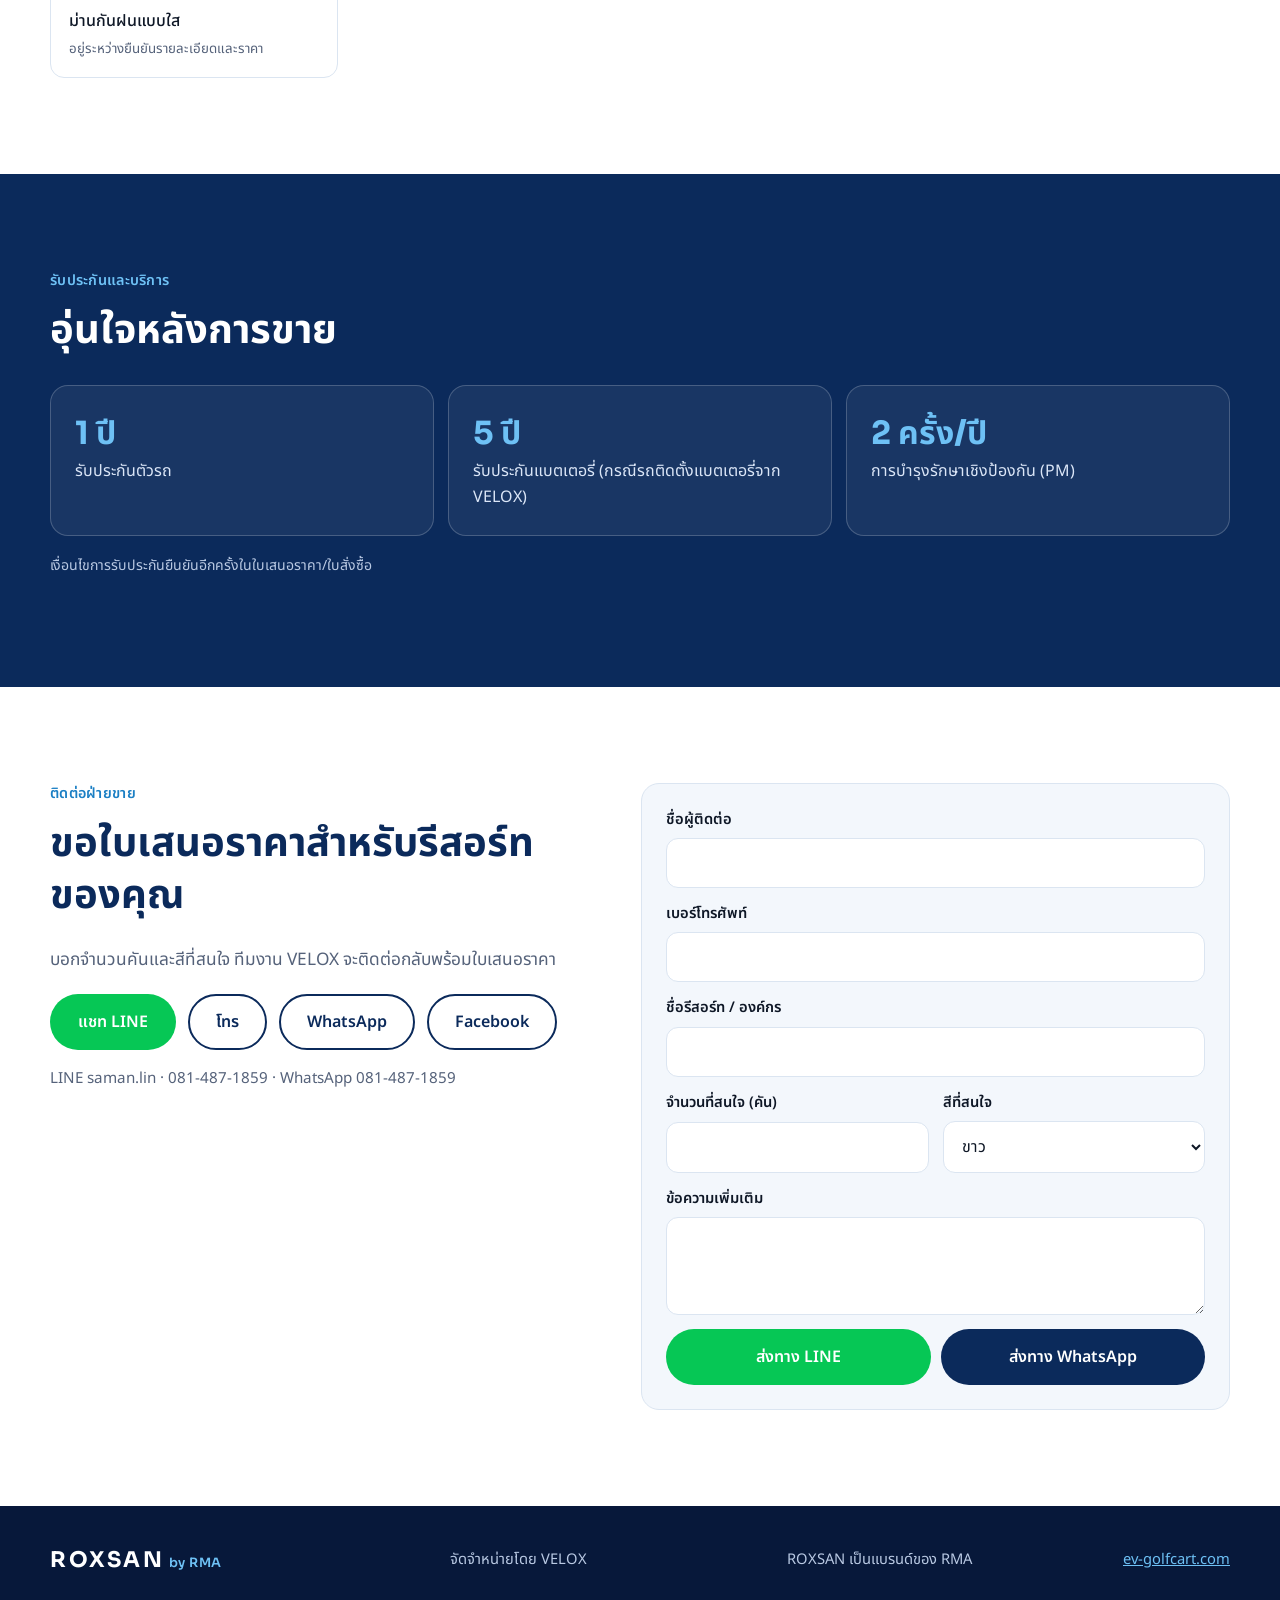
==== commit e5ffa7b9: "Add 10.9-inch touchscreen section New navy section with the Bluetooth phone-screen sample image and " ====
--- a/index.html
+++ b/index.html
@@ -118,6 +118,18 @@
       </div>
     </section>
 
+    <section id="screen" class="section navy">
+      <div class="wrap screen-grid reveal">
+        <div>
+          <p class="eyebrow" data-i18n="screen.eyebrow"></p>
+          <h2 data-i18n="screen.title"></h2>
+          <p class="lead on-dark" data-i18n="screen.sub"></p>
+          <p class="note on-dark" data-i18n="screen.note"></p>
+        </div>
+        <img class="screen-img" src="assets/screen.jpg" alt="" data-i18n-alt="screen.alt" width="1200" height="900" loading="lazy">
+      </div>
+    </section>
+
     <section id="specs" class="section alt">
       <div class="wrap">
         <p class="eyebrow" data-i18n="specs.eyebrow"></p>
--- a/css/styles.css
+++ b/css/styles.css
@@ -102,6 +102,10 @@
 .section.navy .eyebrow { color: var(--sky); }
 h2 { font-size: clamp(1.6rem, 4.4vw, 2.5rem); color: var(--navy); font-weight: 700; margin-bottom: .6em; }
 .section.navy h2 { color: #fff; }
+.lead.on-dark { color: #d3def0; }
+.screen-grid { display: grid; gap: 28px; align-items: center; }
+.screen-img { width: 100%; height: auto; border-radius: var(--radius); box-shadow: 0 18px 48px rgba(0,0,0,.45); }
+@media (min-width: 900px) { .screen-grid { grid-template-columns: 1fr 1.15fr; gap: 48px; } }
 .note { font-size: .88rem; color: var(--muted); margin-top: 18px; }
 .note.on-dark { color: #b9c9e3; }
 
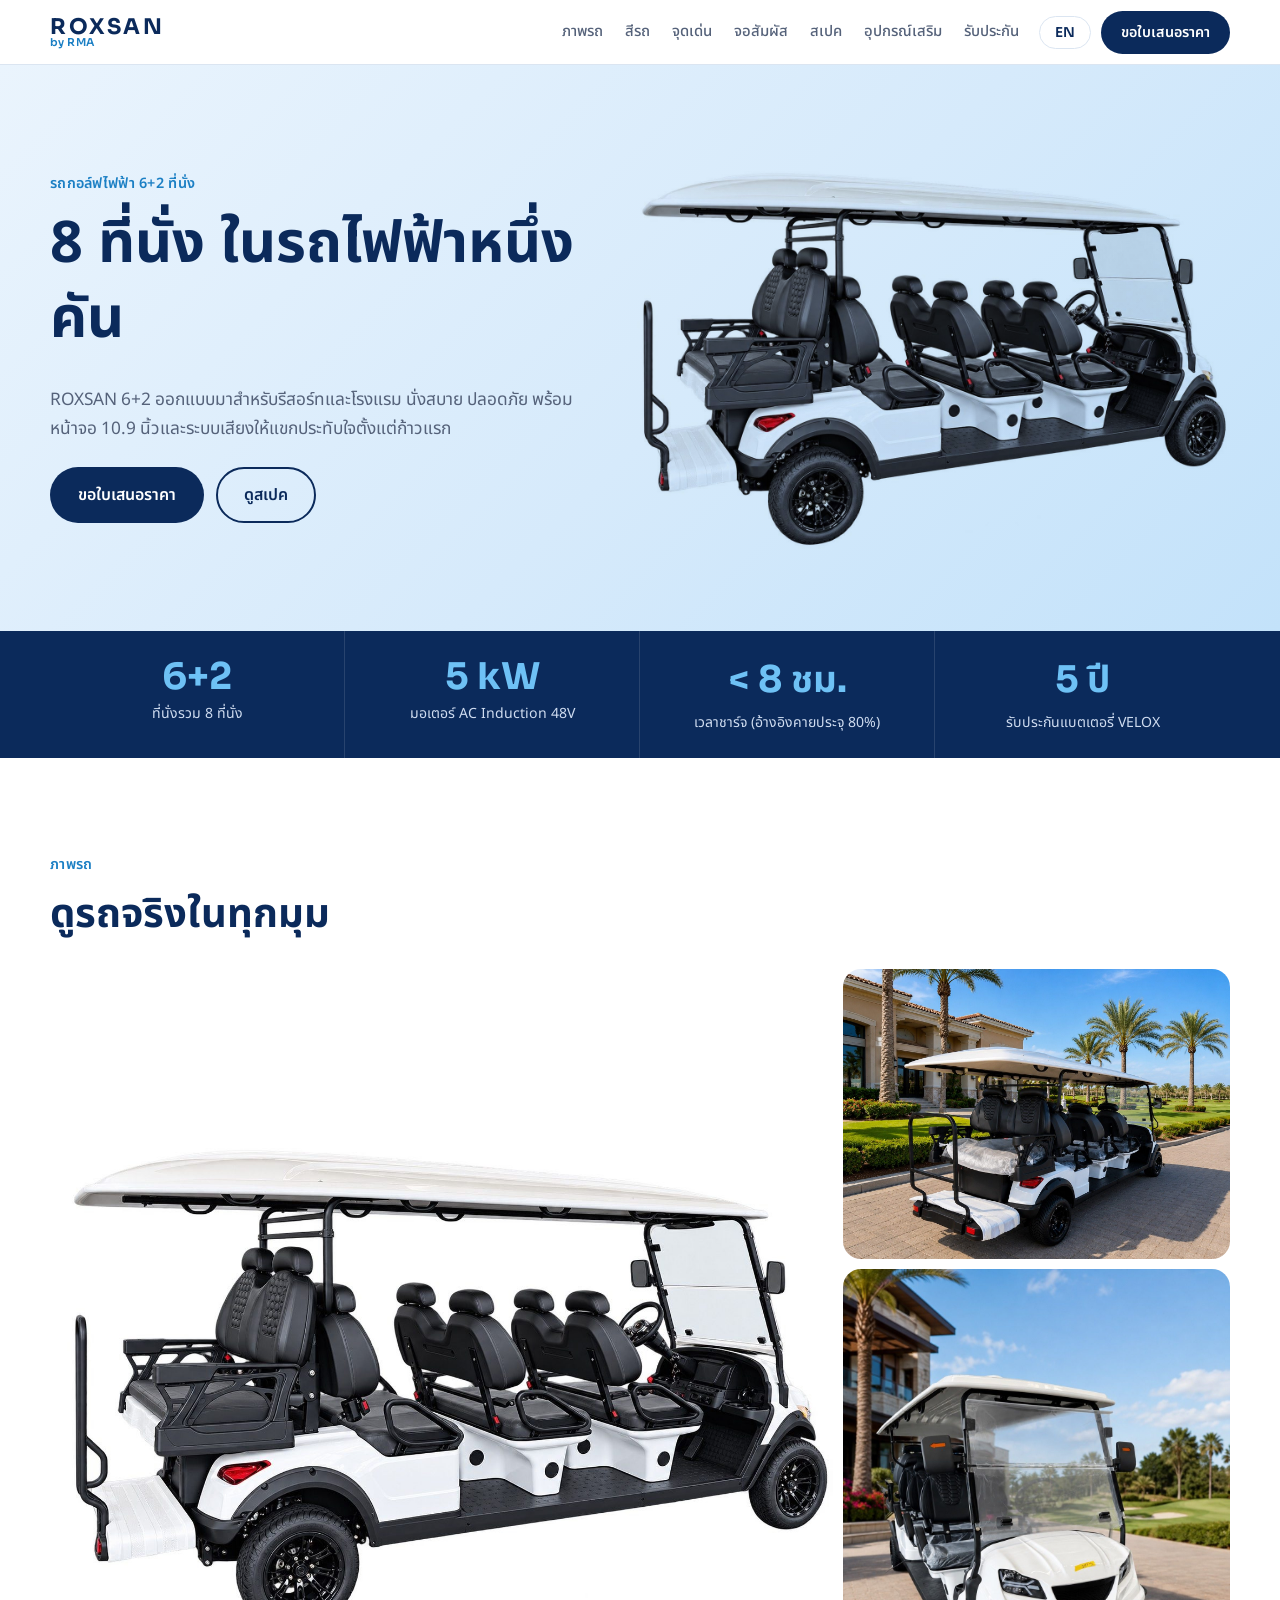
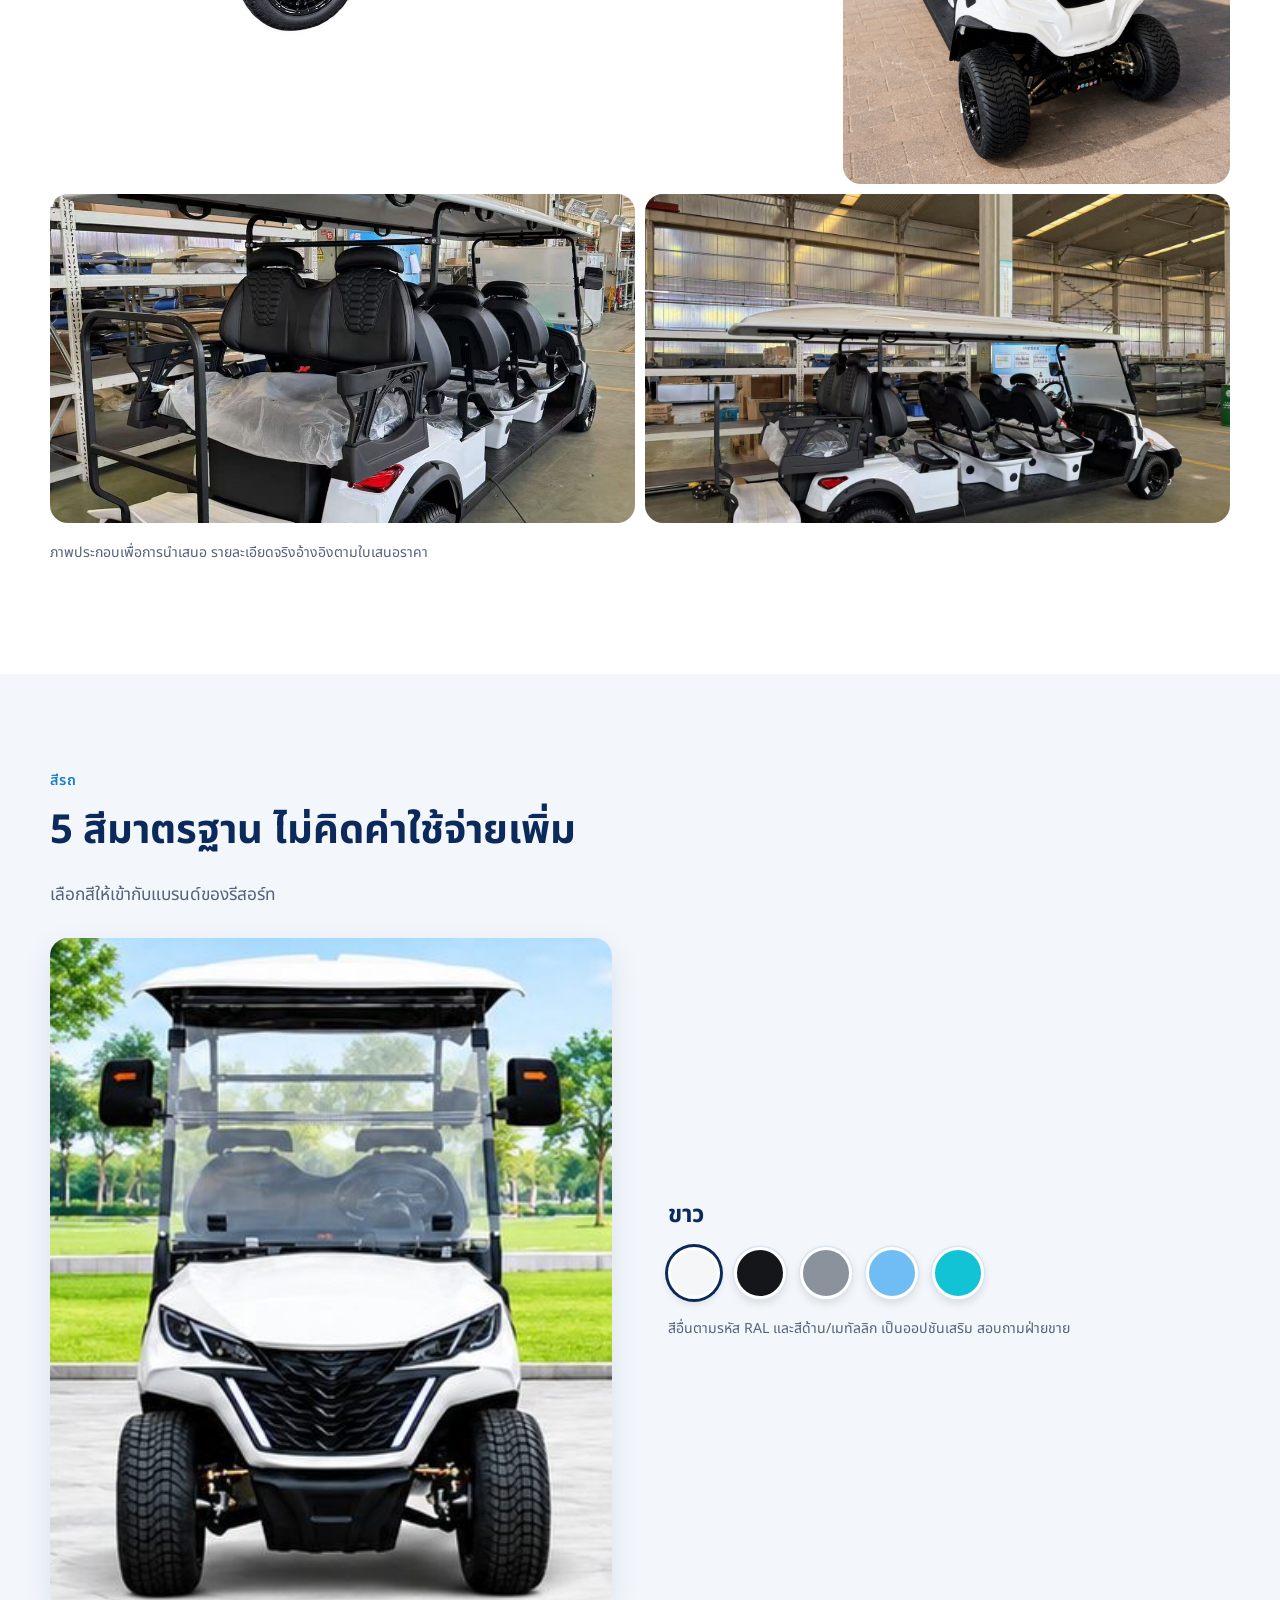
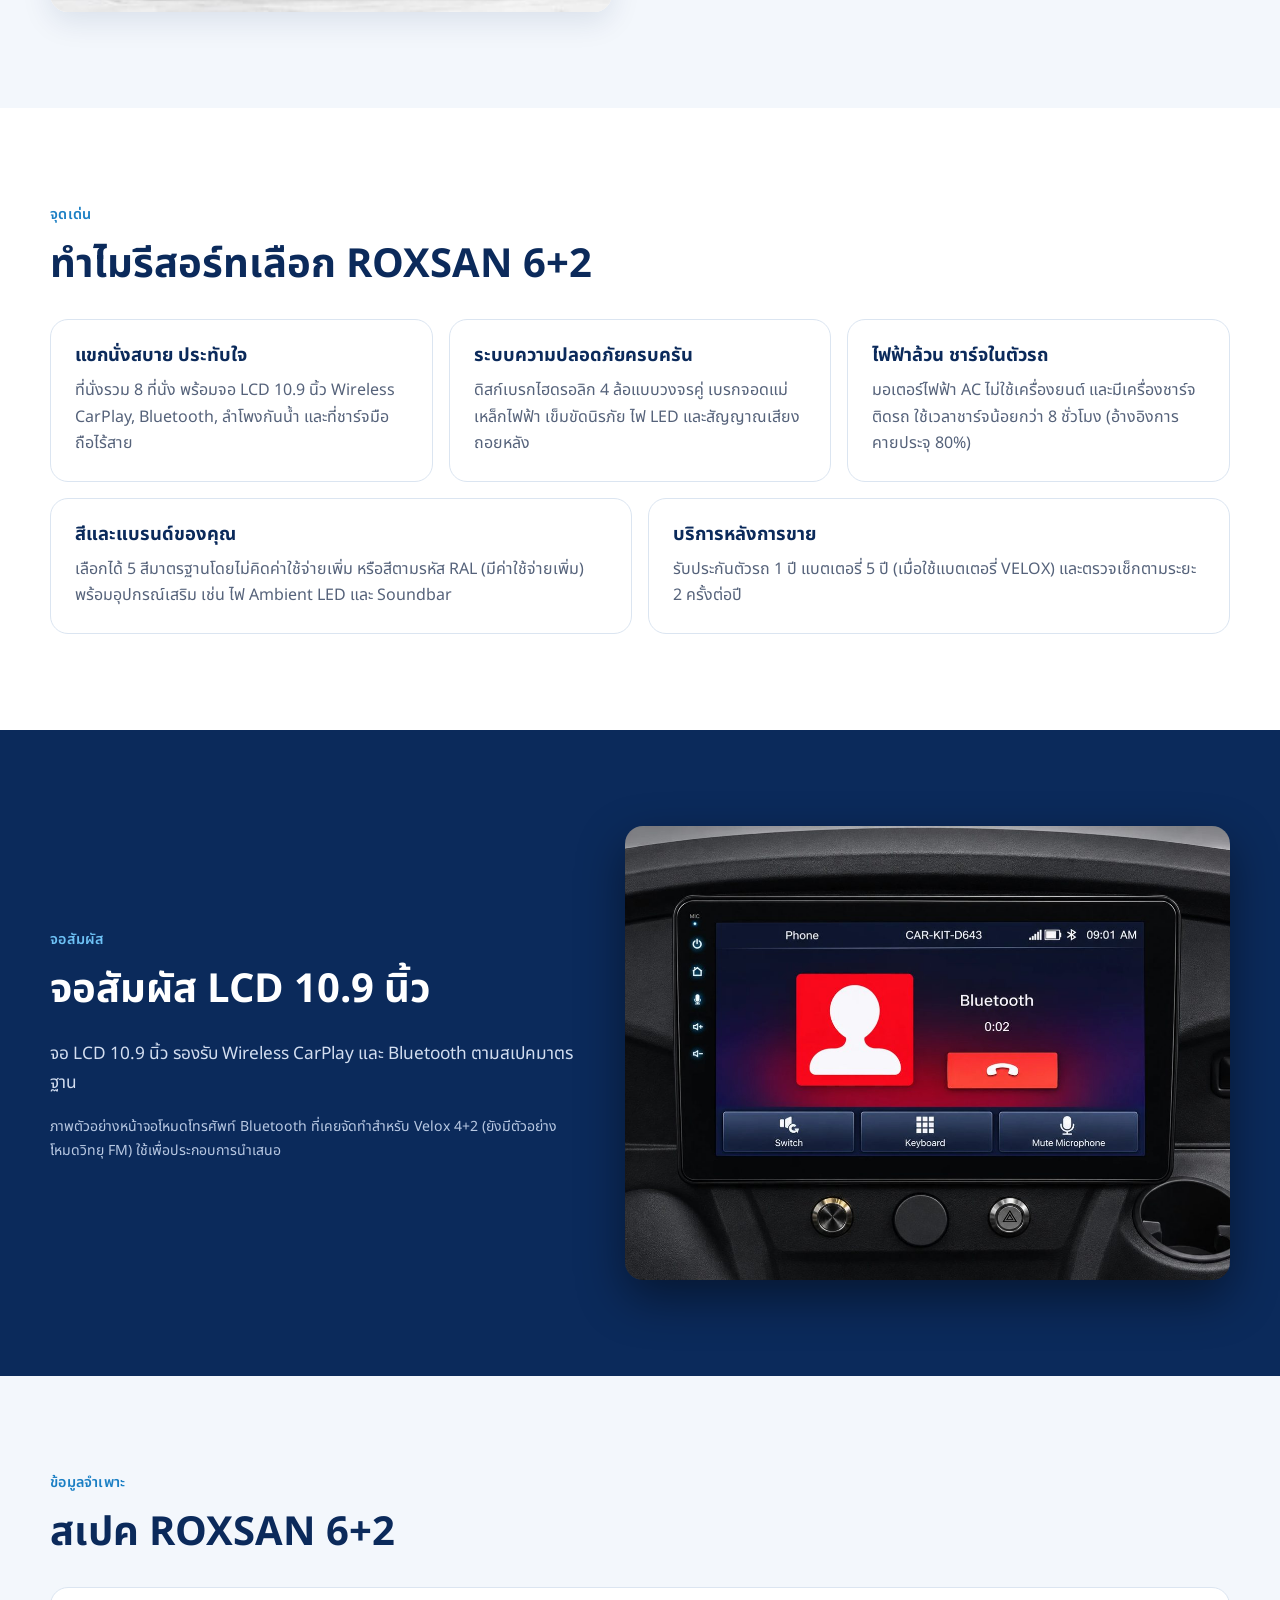
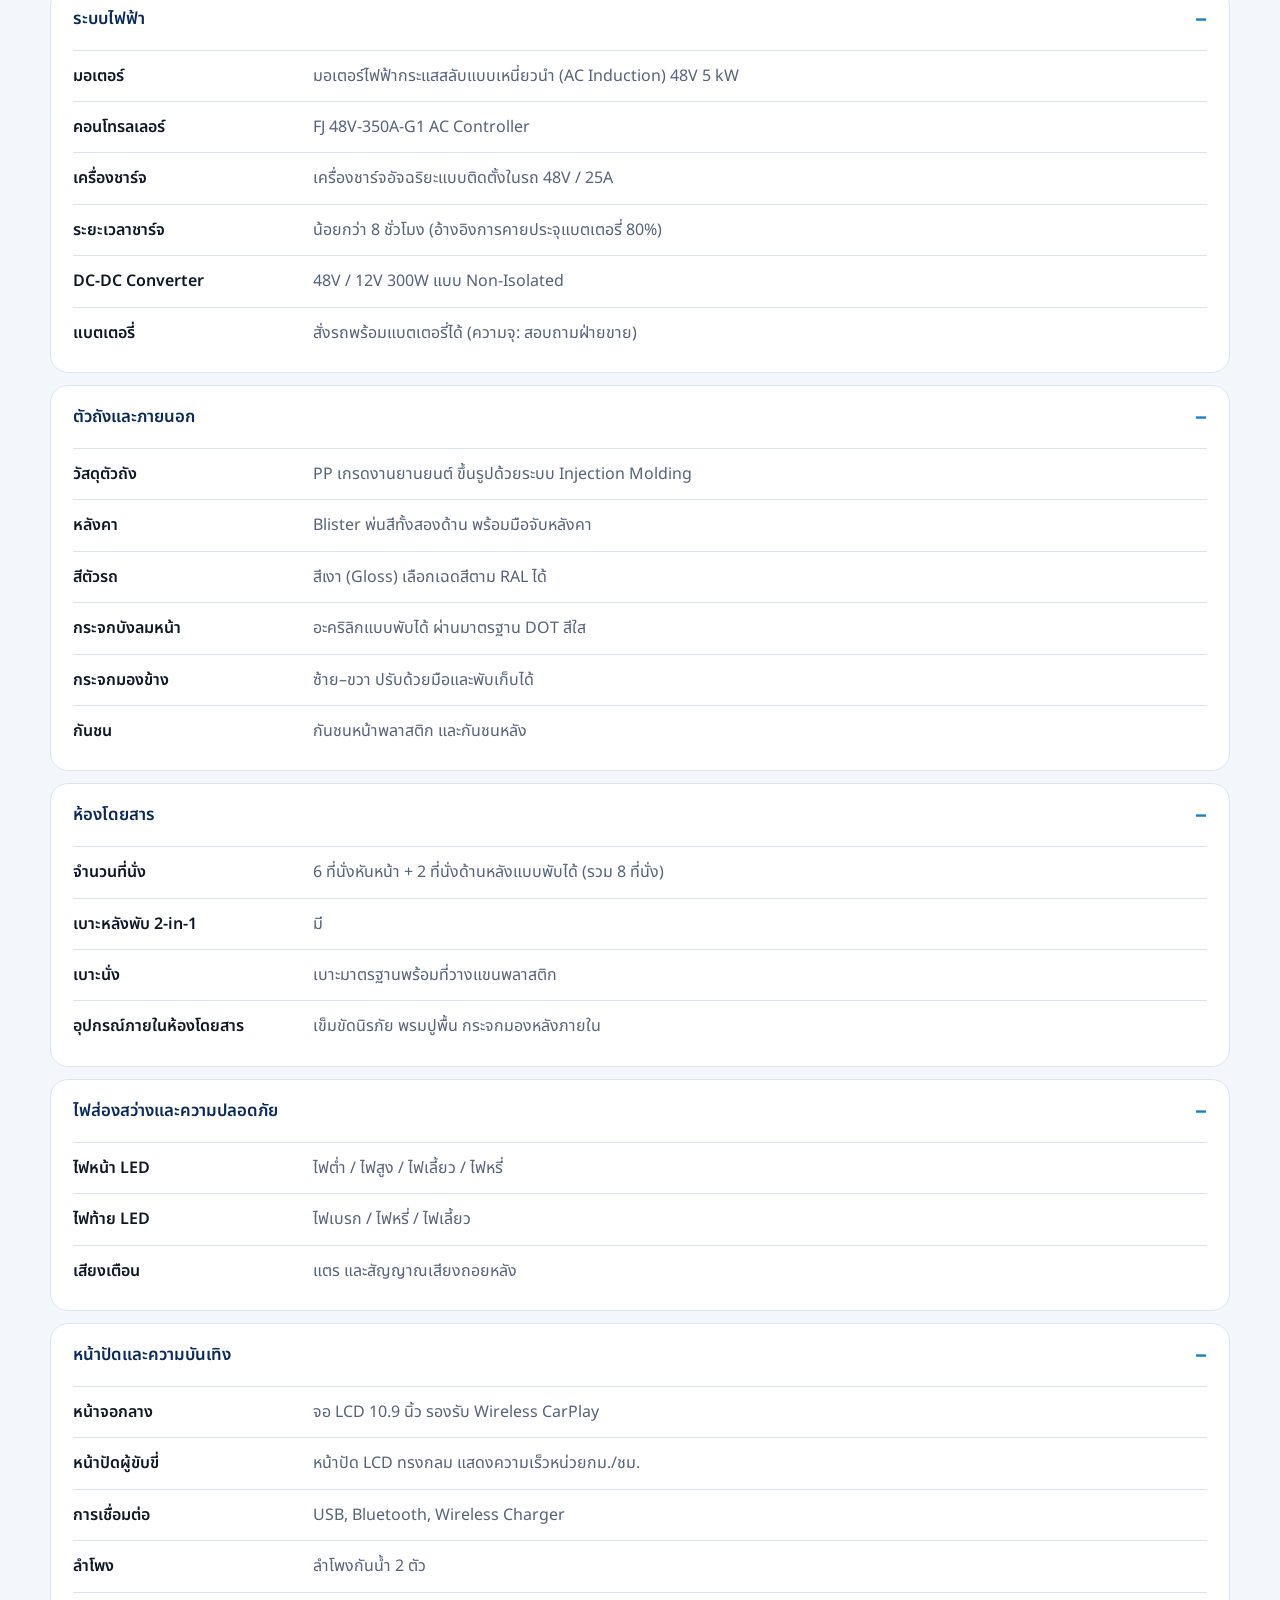
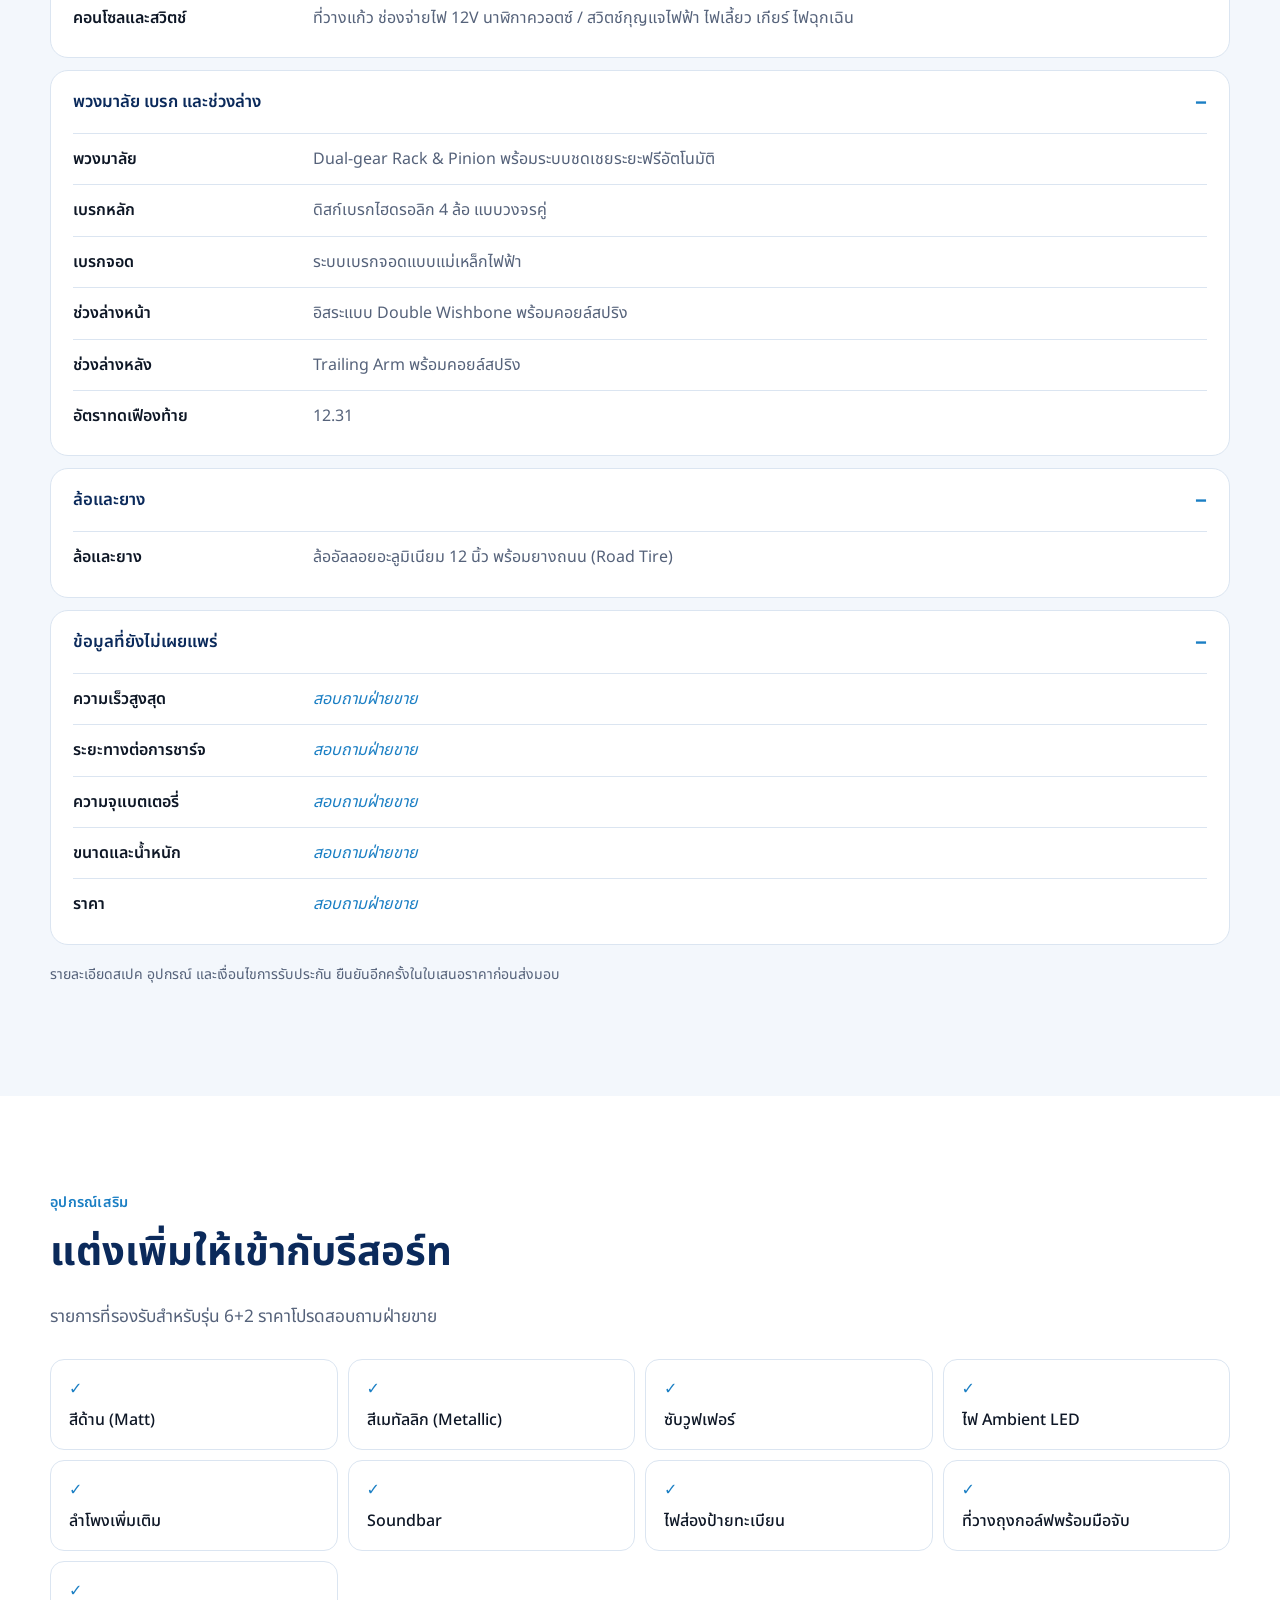
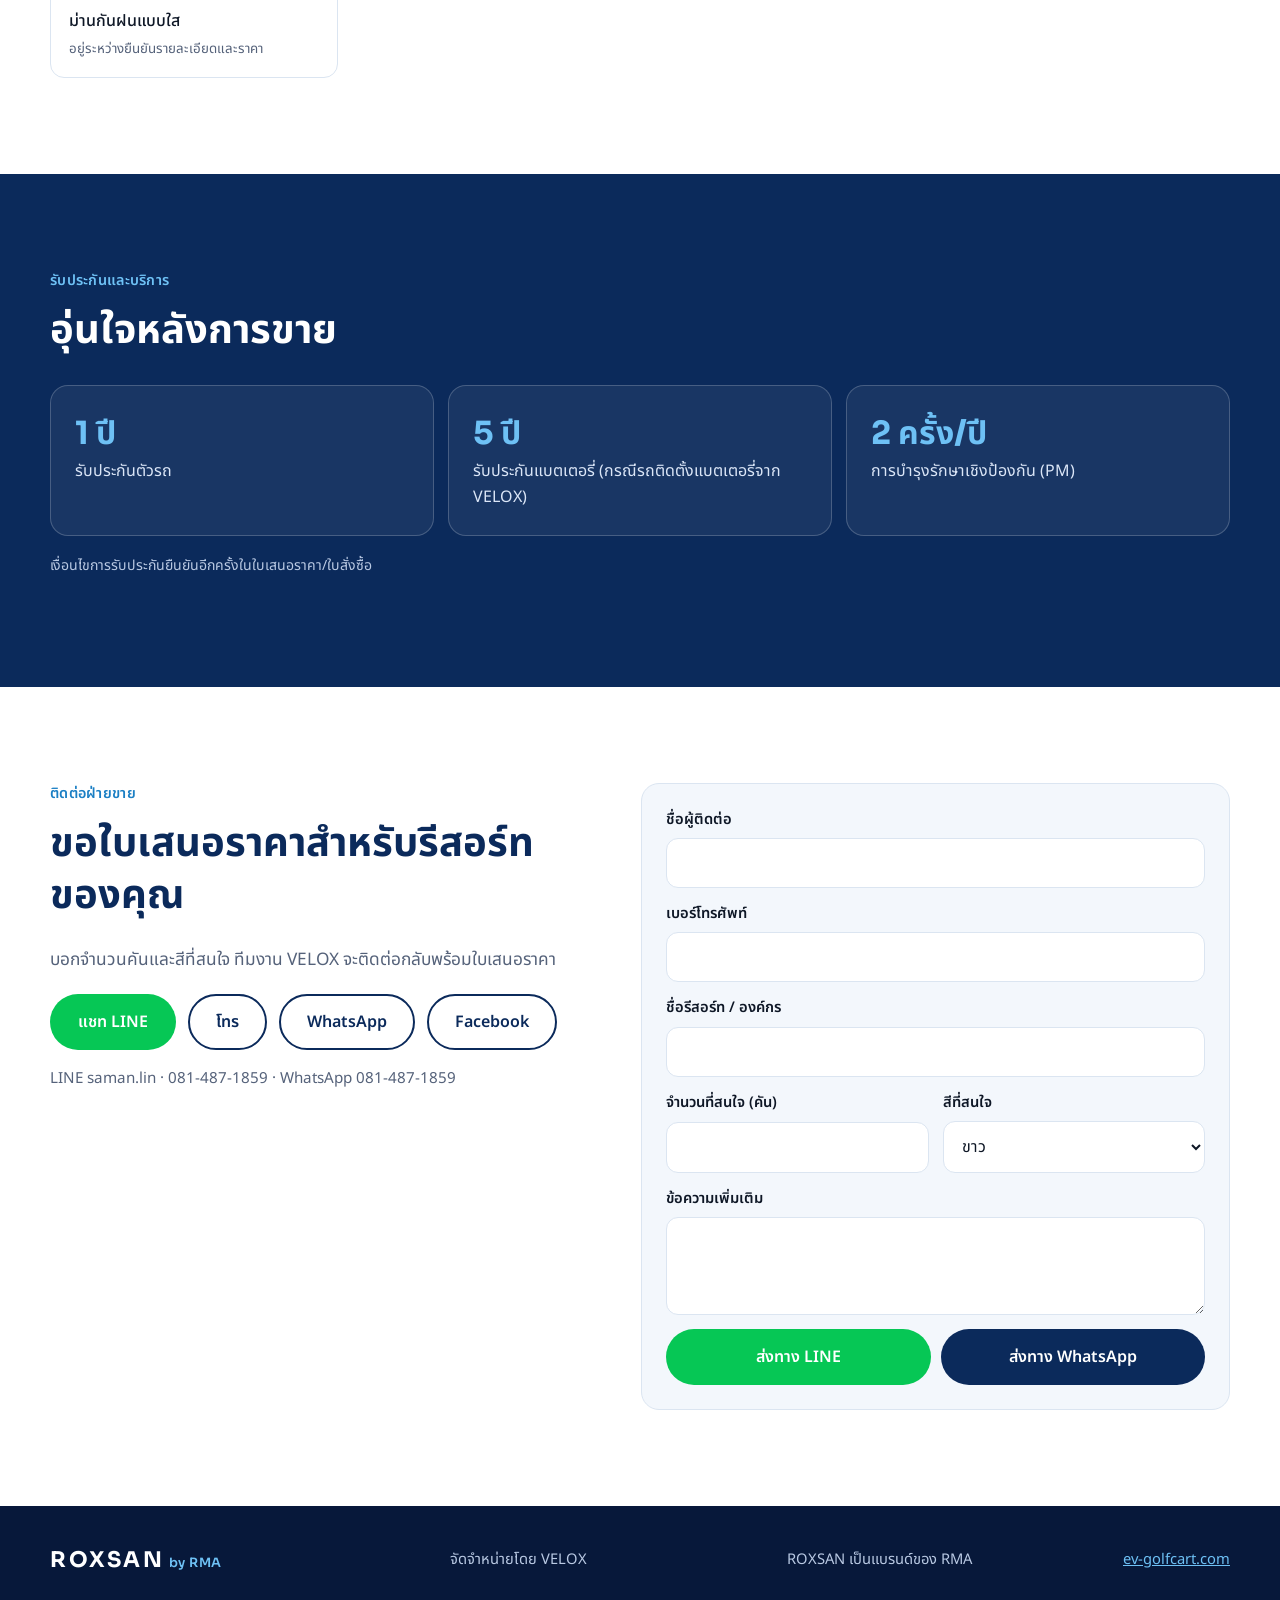
==== commit c213ce21: "Add Touchscreen to the menu; show menu from 1100px The extra link made the English header overflow a" ====
--- a/index.html
+++ b/index.html
@@ -27,6 +27,7 @@
         <a href="#gallery" data-i18n="nav.gallery"></a>
         <a href="#colors" data-i18n="nav.colors"></a>
         <a href="#why" data-i18n="nav.why"></a>
+        <a href="#screen" data-i18n="nav.screen"></a>
         <a href="#specs" data-i18n="nav.specs"></a>
         <a href="#accessories" data-i18n="nav.accessories"></a>
         <a href="#warranty" data-i18n="nav.warranty"></a>
--- a/css/styles.css
+++ b/css/styles.css
@@ -229,9 +229,11 @@
   .warranty-grid { grid-template-columns: repeat(3, 1fr); }
   .spec-row { grid-template-columns: 220px 1fr; gap: 20px; }
 }
-@media (min-width: 900px) {
+@media (min-width: 1100px) {
   .nav { display: flex; }
   .header-actions { margin-left: 0; }
+}
+@media (min-width: 900px) {
   .header-actions .btn { display: inline-flex; }
   .hero-inner { grid-template-columns: 1fr 1.1fr; gap: 24px; padding-block: 56px; }
   .facts-grid { grid-template-columns: repeat(4, 1fr); }
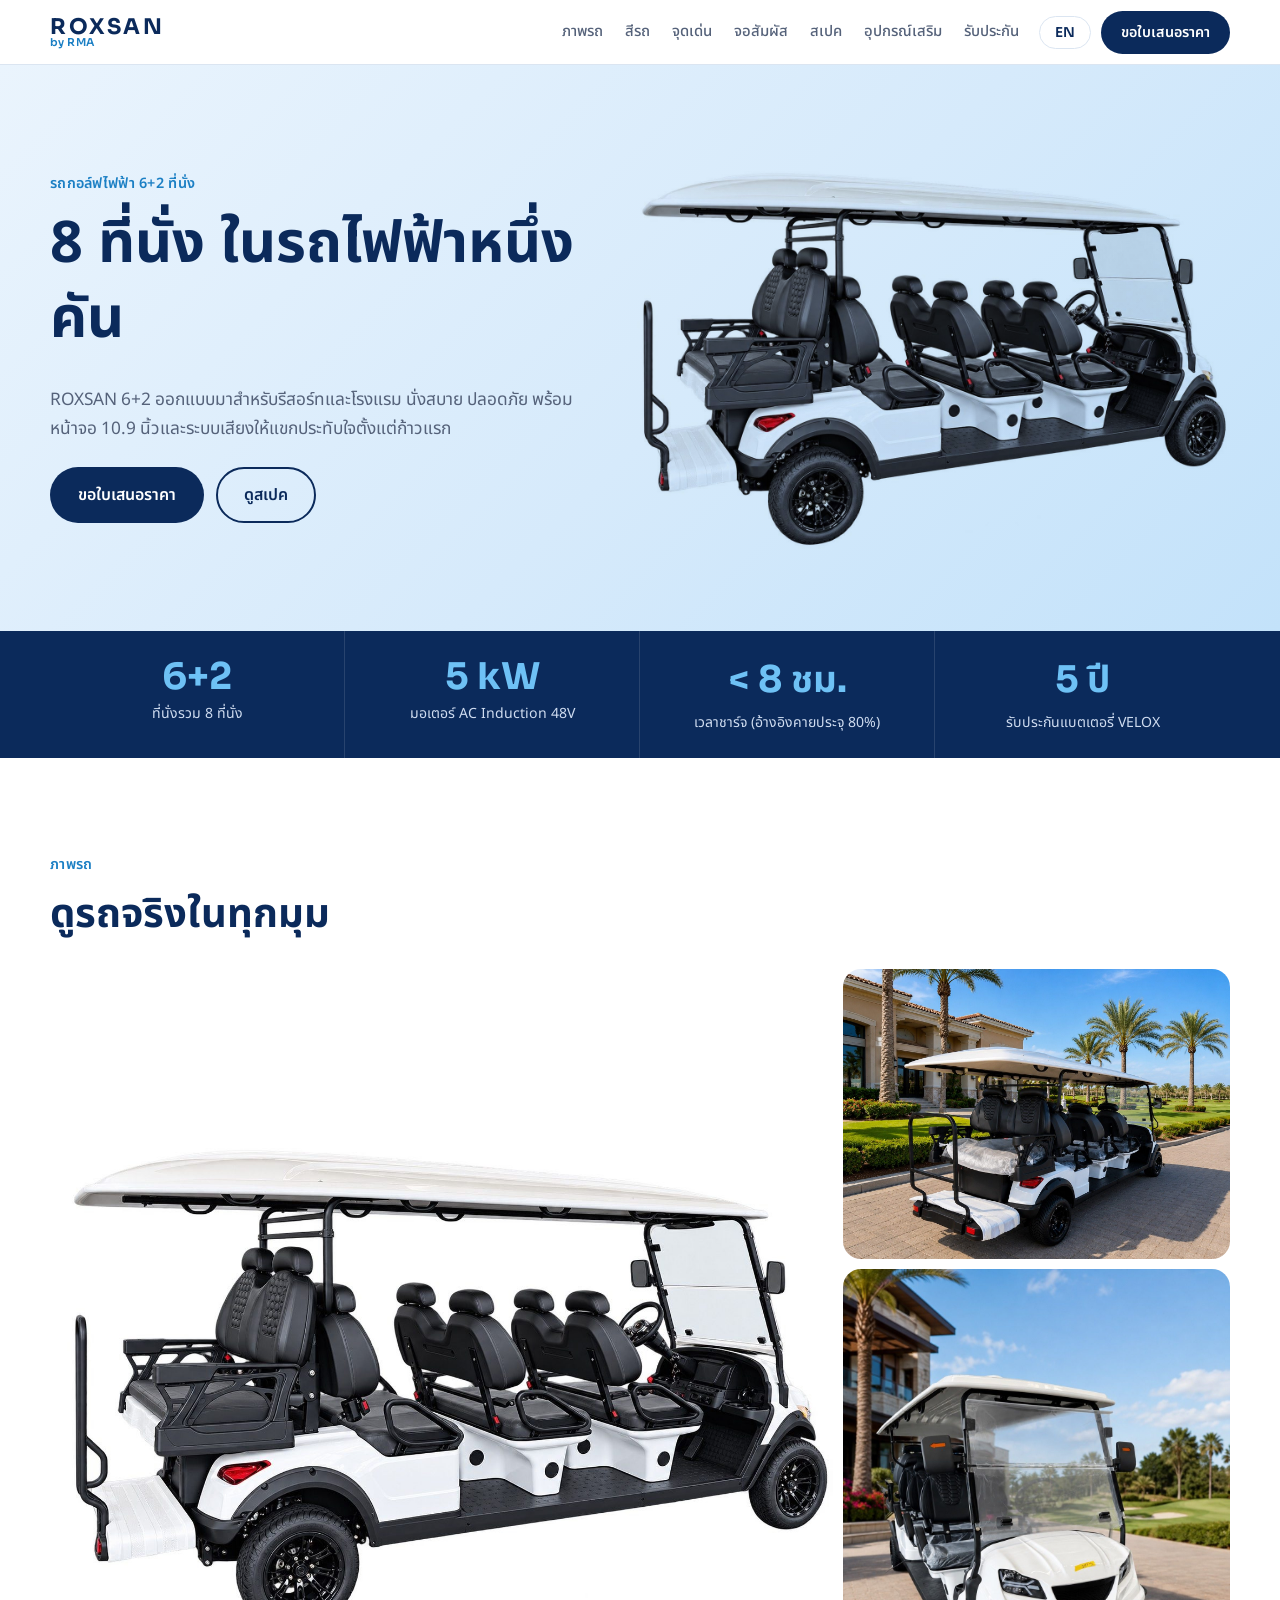
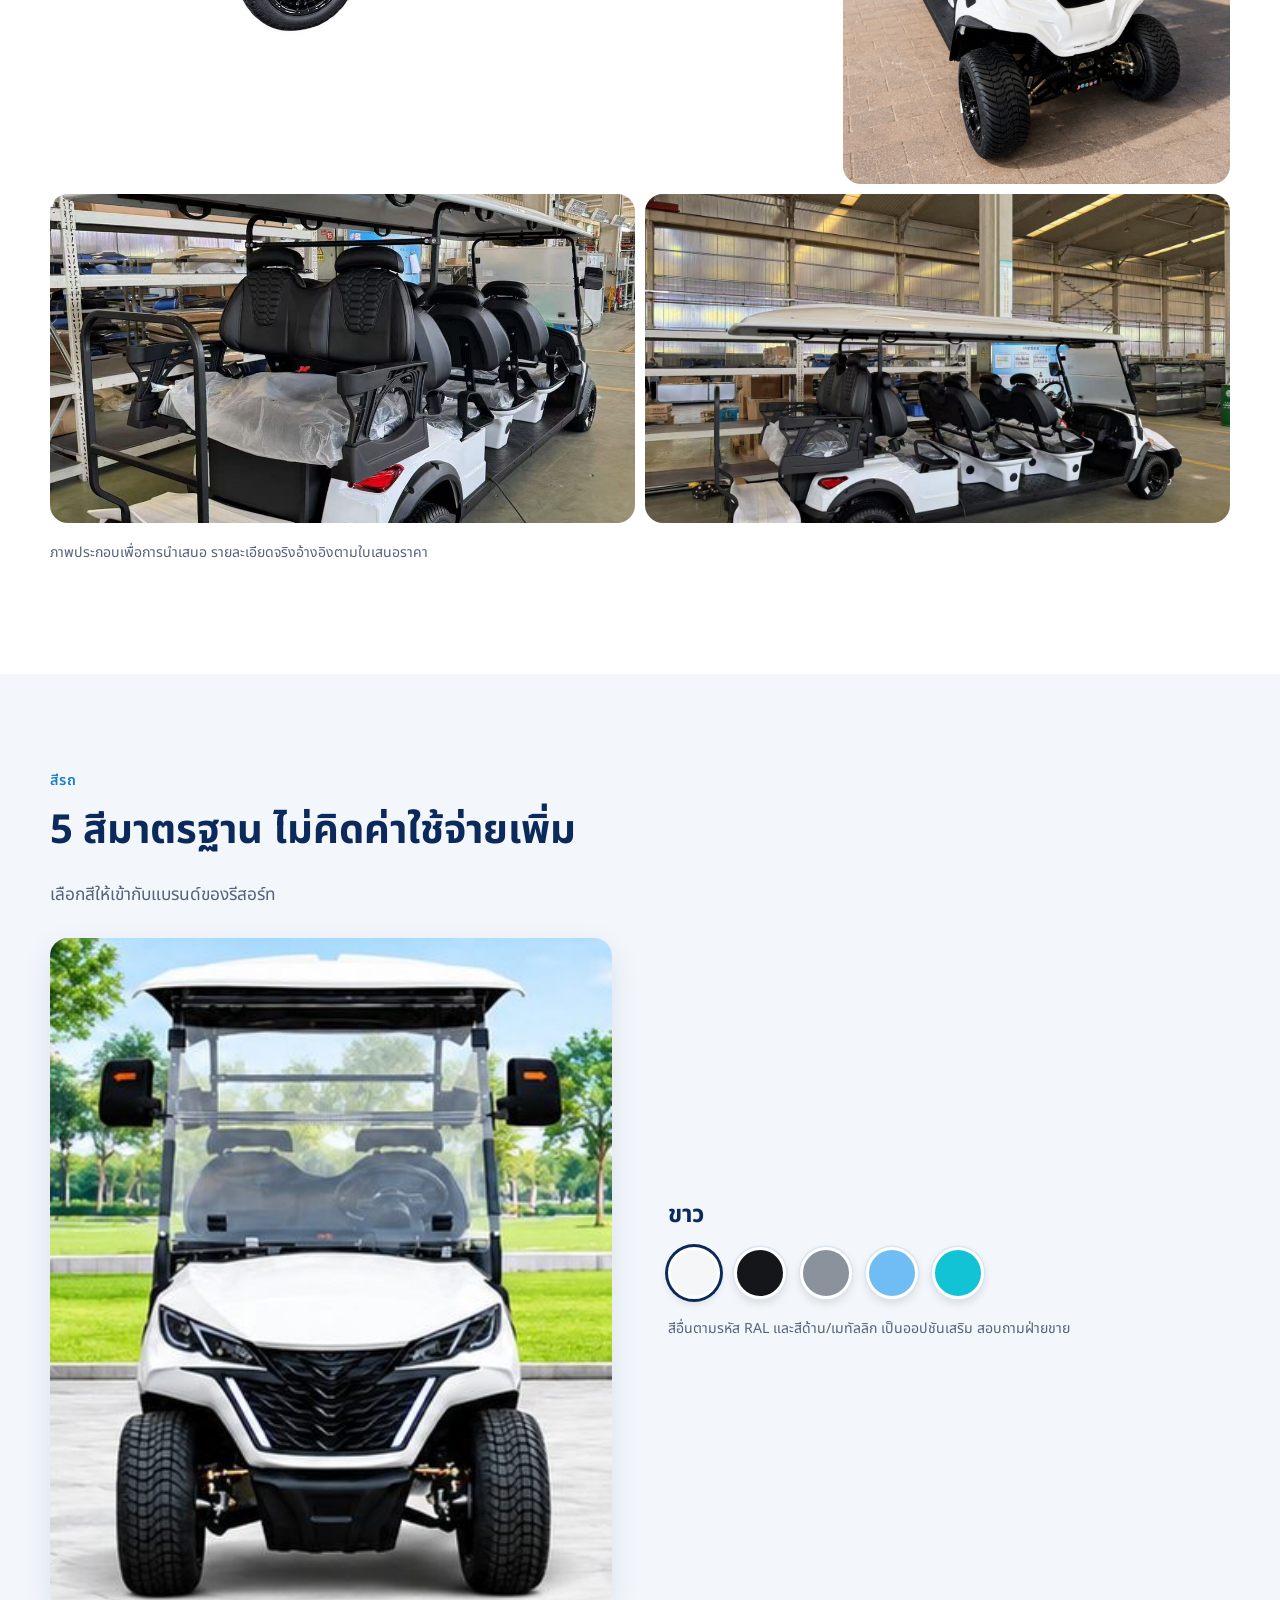
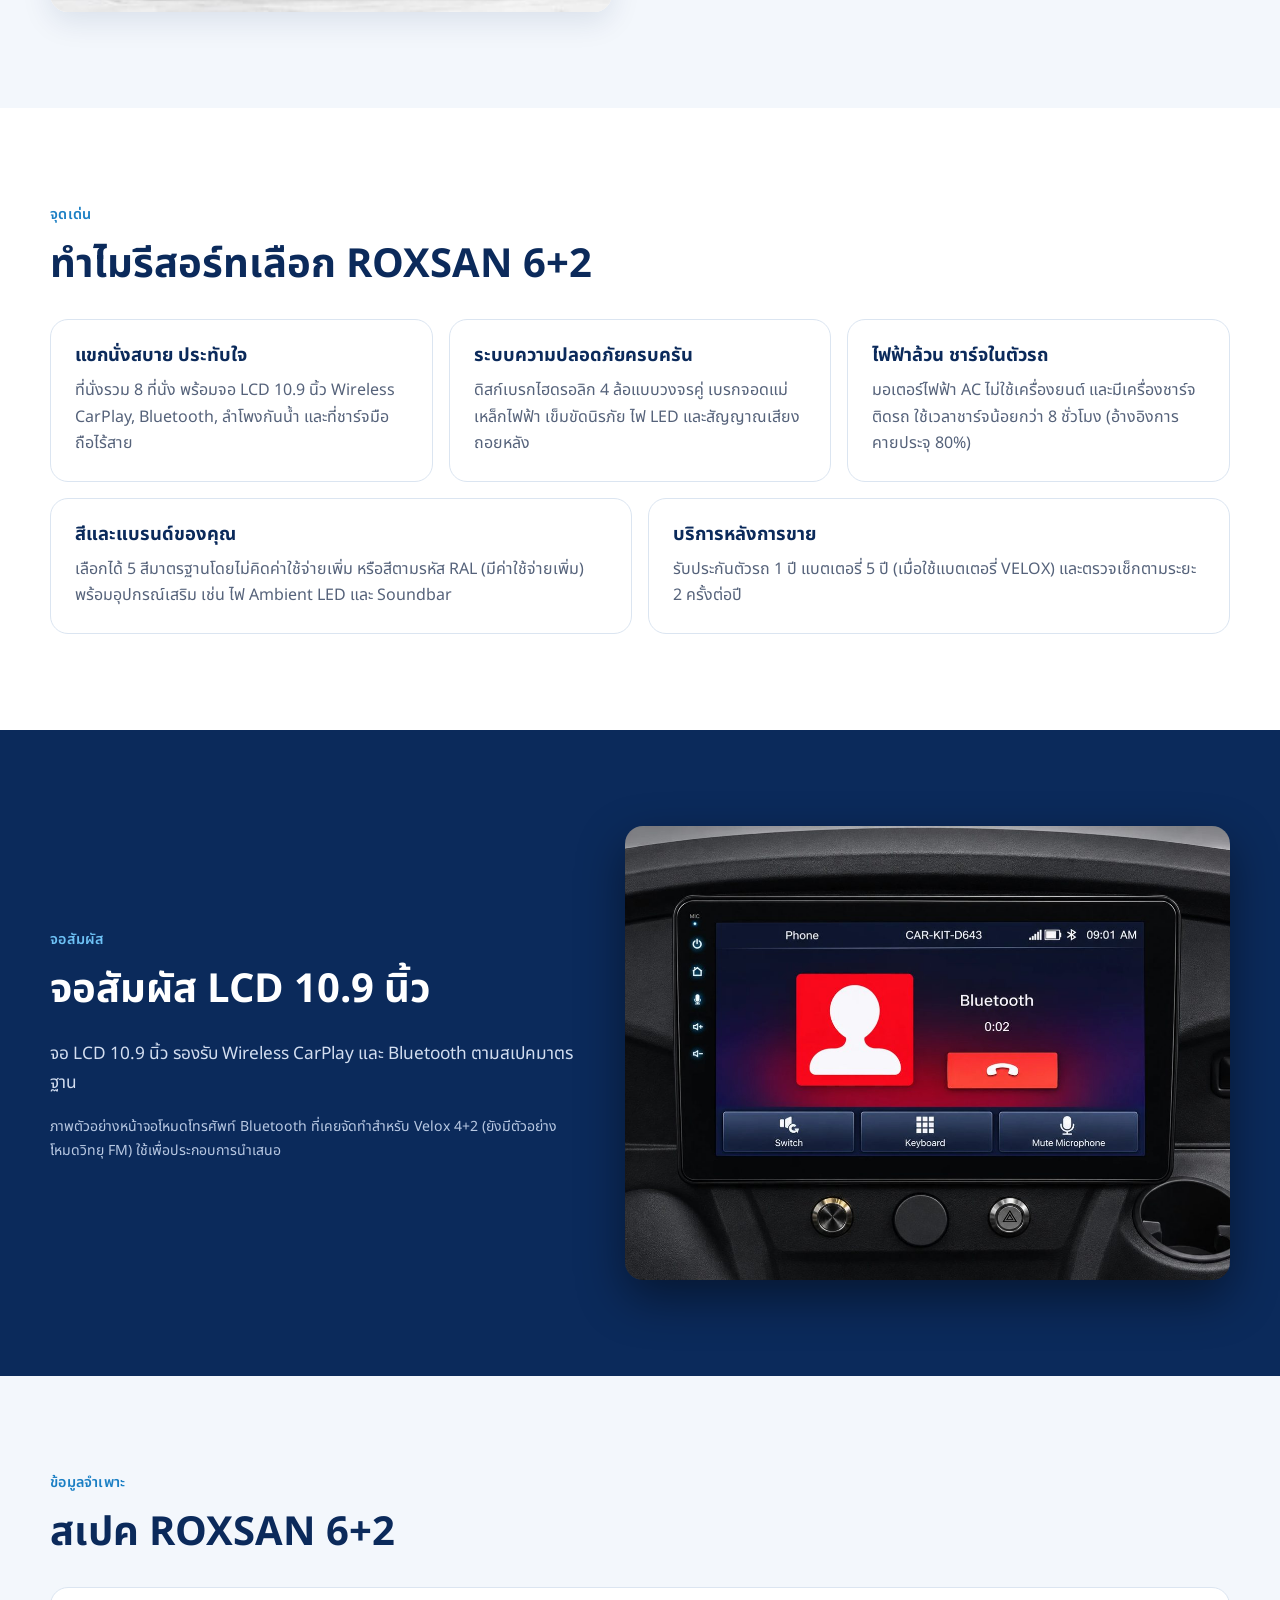
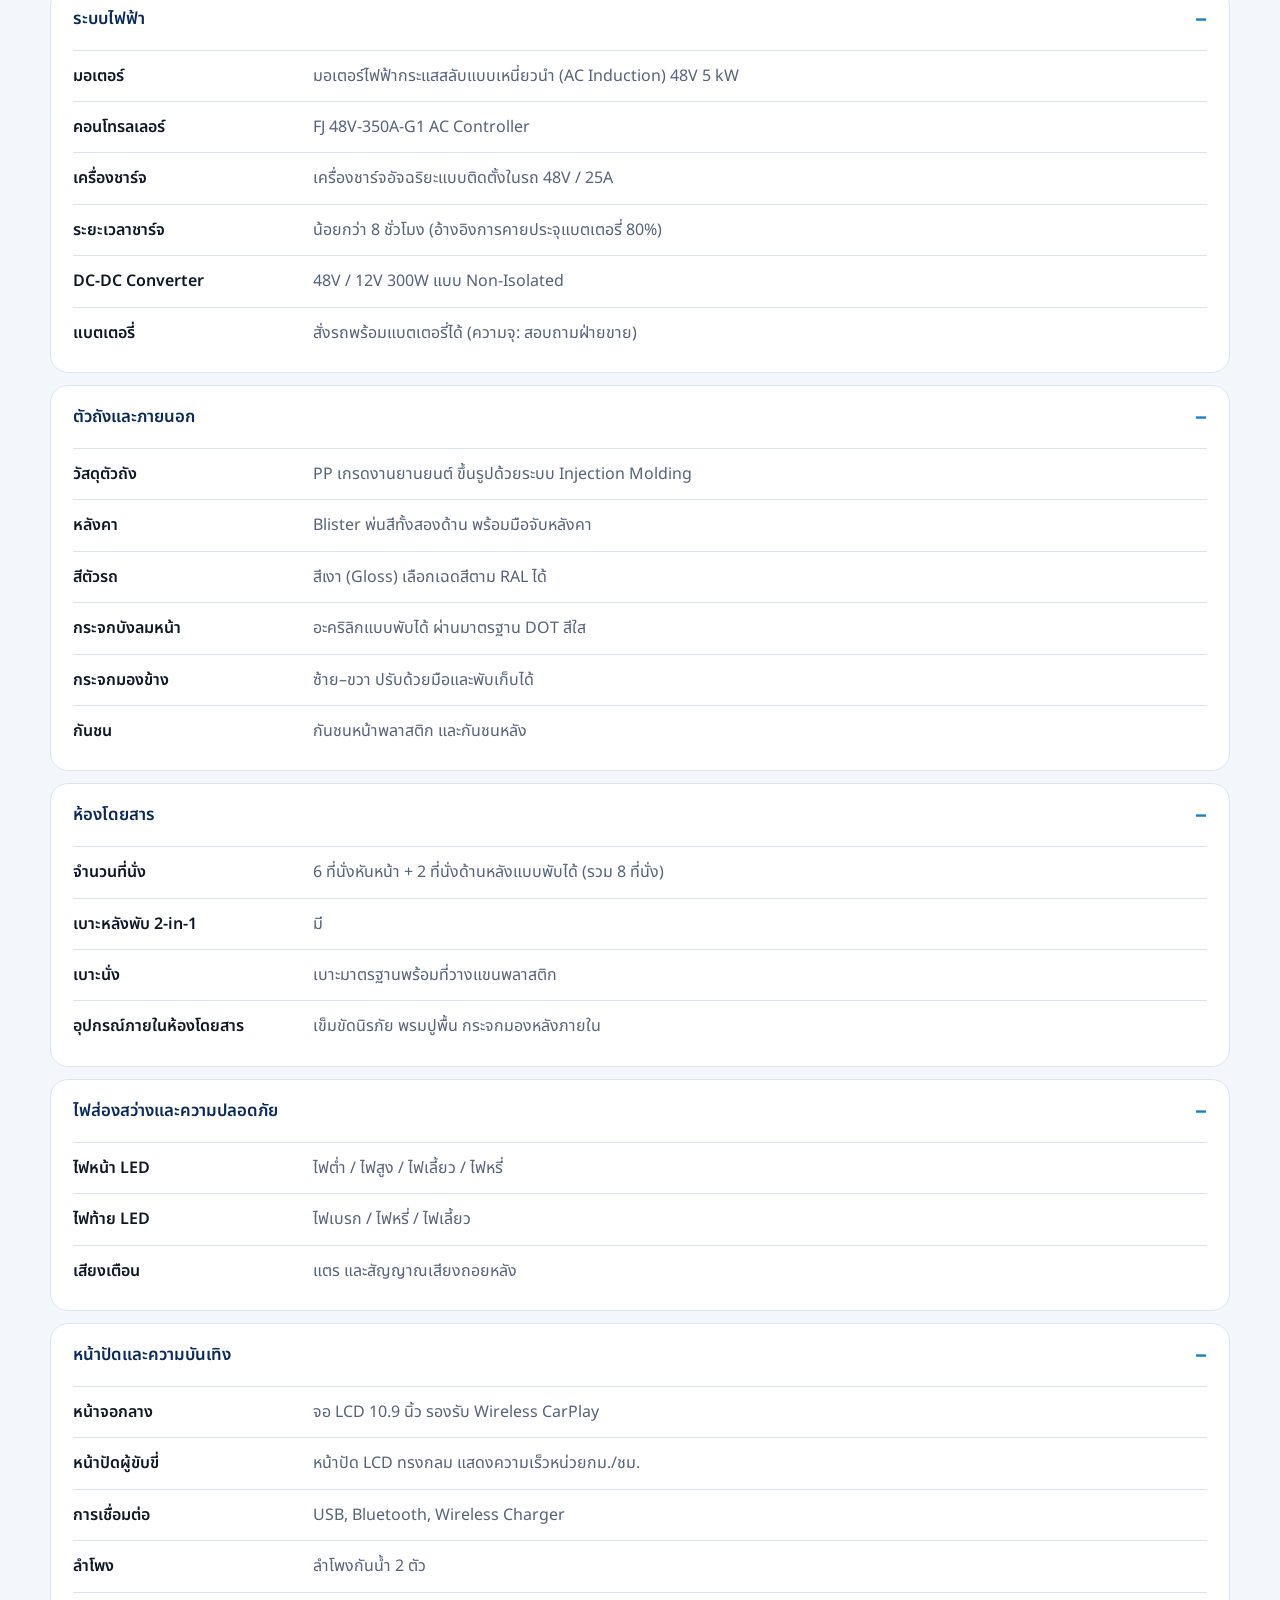
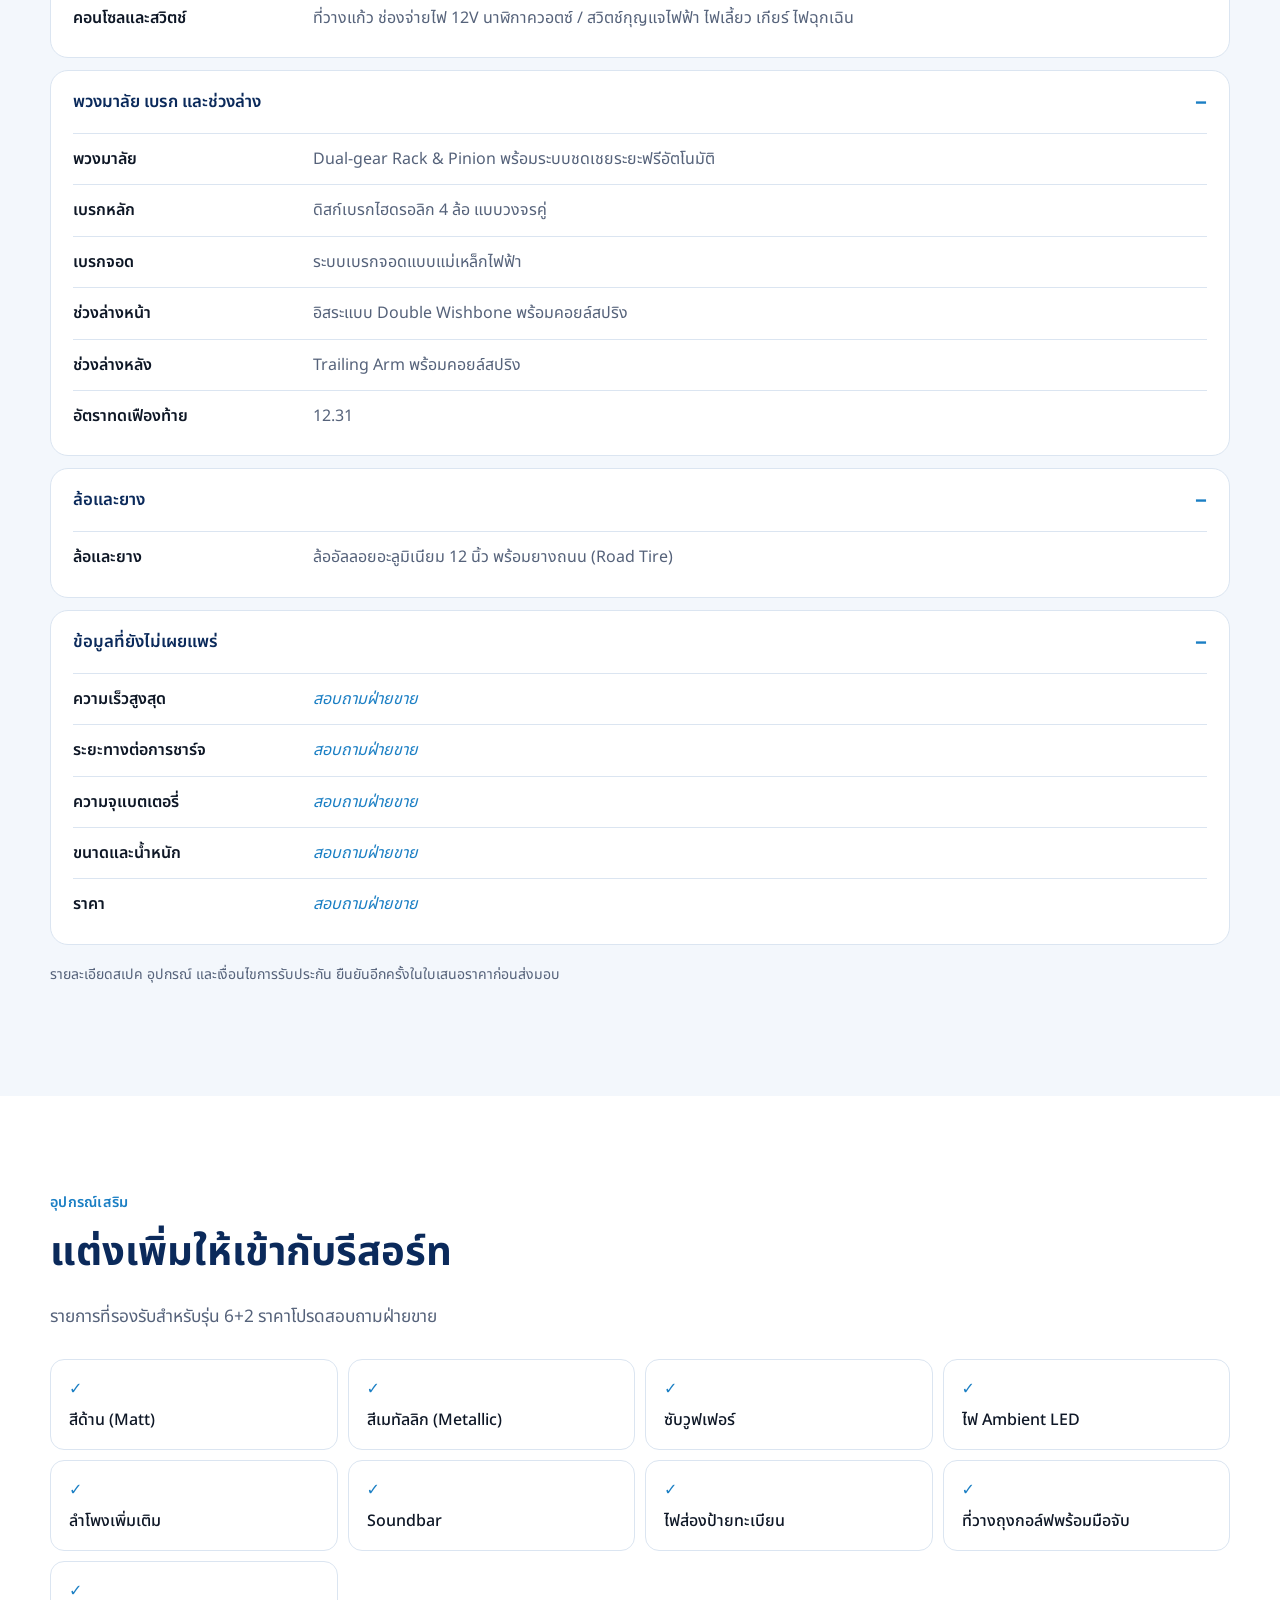
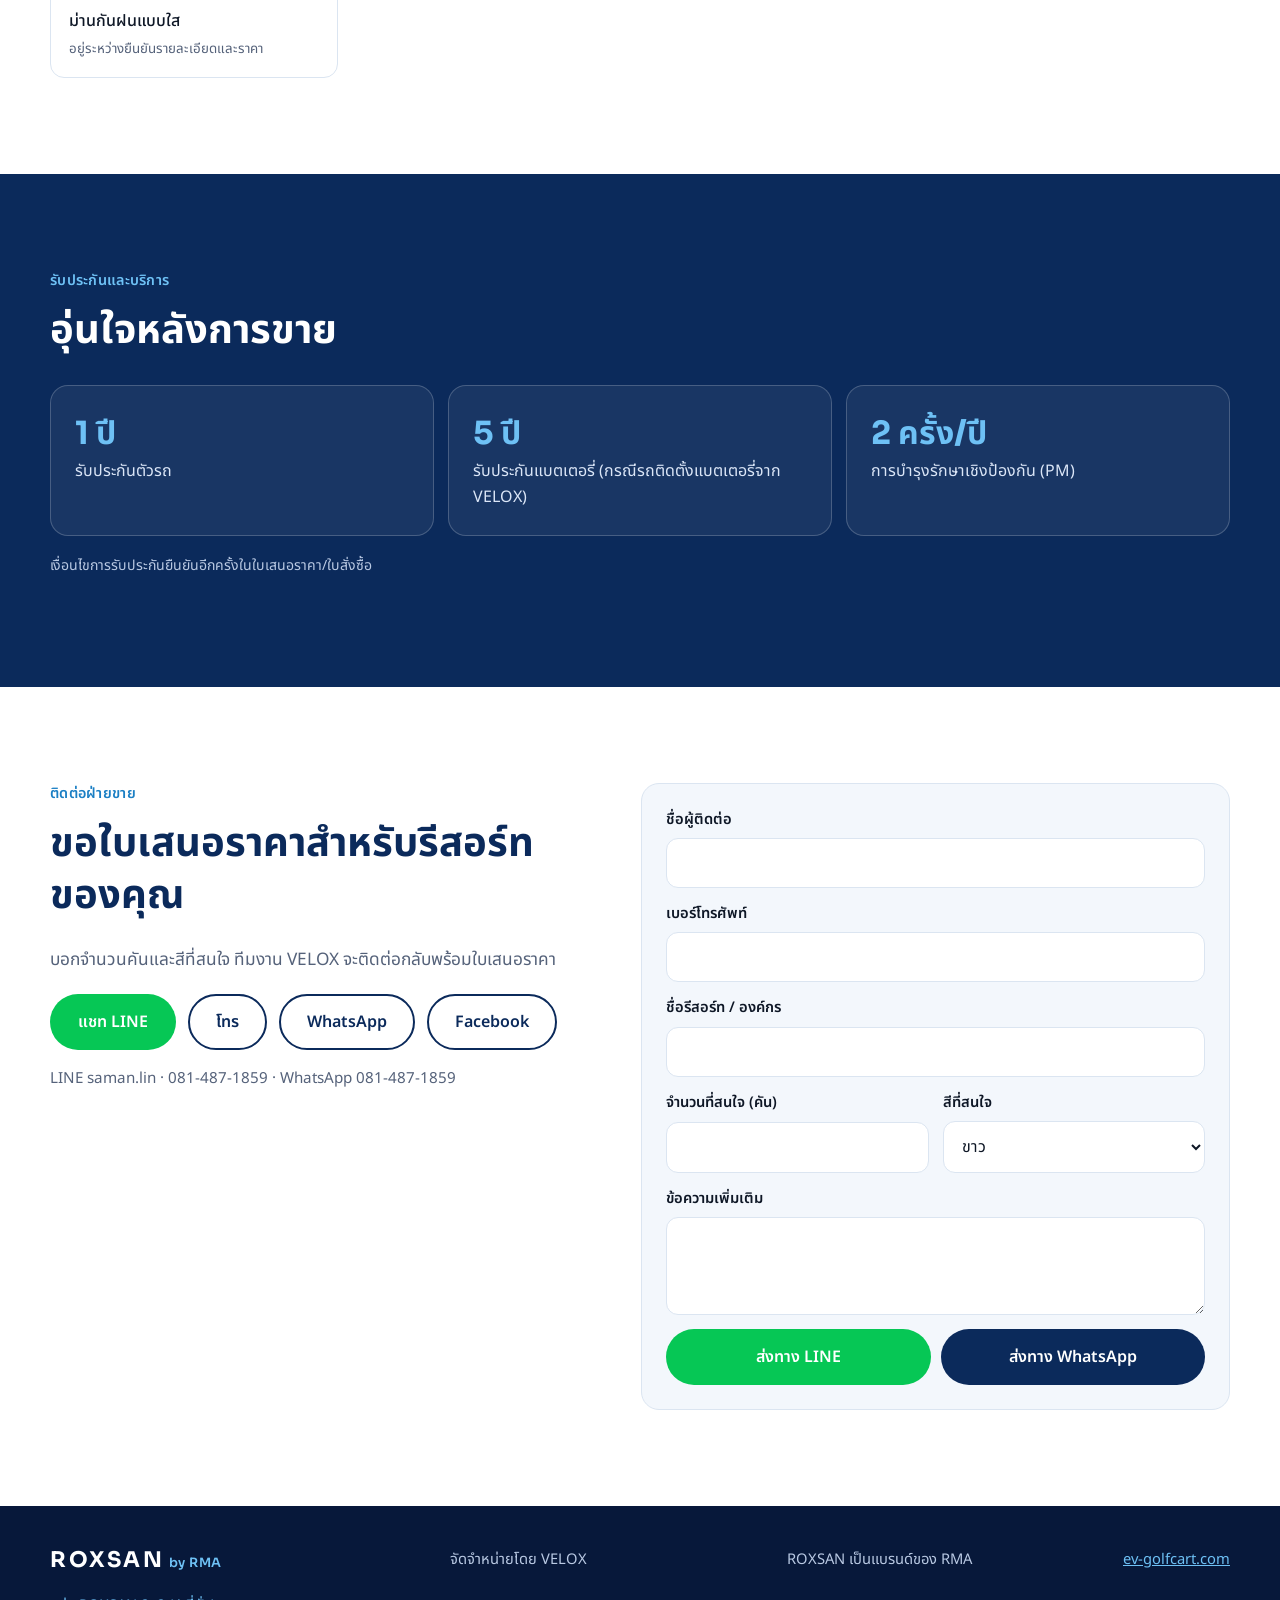
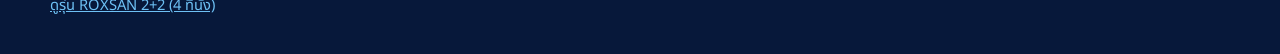
==== commit b3071f3a: "Add ROXSAN 2+2 page New 2plus2.html built from the shared styles and script: 4-seat hero and gallery" ====
--- a/index.html
+++ b/index.html
@@ -212,6 +212,7 @@
       <p data-i18n="footer.seller"></p>
       <p data-i18n="footer.brand"></p>
       <p><a id="siteLink" href="#" target="_blank" rel="noopener"></a></p>
+      <p><a href="2plus2.html" data-i18n="footer.other"></a></p>
     </div>
   </footer>
 
--- a/css/styles.css
+++ b/css/styles.css
@@ -86,6 +86,8 @@
 .lead { font-size: 1.08rem; color: var(--muted); max-width: 56ch; }
 .hero-cta { display: flex; flex-wrap: wrap; gap: 12px; margin-top: 24px; }
 .hero-media img { width: 100%; height: auto; mix-blend-mode: multiply; }
+/* Location photos (not white-background cut-outs): no blend, rounded with a soft shadow. */
+.hero-media img.photo { mix-blend-mode: normal; border-radius: var(--radius); box-shadow: var(--shadow); }
 
 /* Facts */
 .facts { background: var(--navy); color: #fff; }
@@ -114,6 +116,8 @@
 .g-item { padding: 0; border: 0; border-radius: var(--radius); overflow: hidden; cursor: zoom-in; background: #eef3fa; aspect-ratio: 4/3; position: relative; }
 .g-item img { width: 100%; height: 100%; object-fit: cover; transition: transform .5s ease; }
 .g-item:hover img { transform: scale(1.04); }
+.gallery.gallery-2 { grid-template-columns: 1fr; }
+@media (min-width: 640px) { .gallery.gallery-2 { grid-template-columns: repeat(2, 1fr); } }
 .g-1 { grid-column: 1 / -1; aspect-ratio: 16/10; }
 .g-1 img { object-fit: contain; background: #fff; }
 
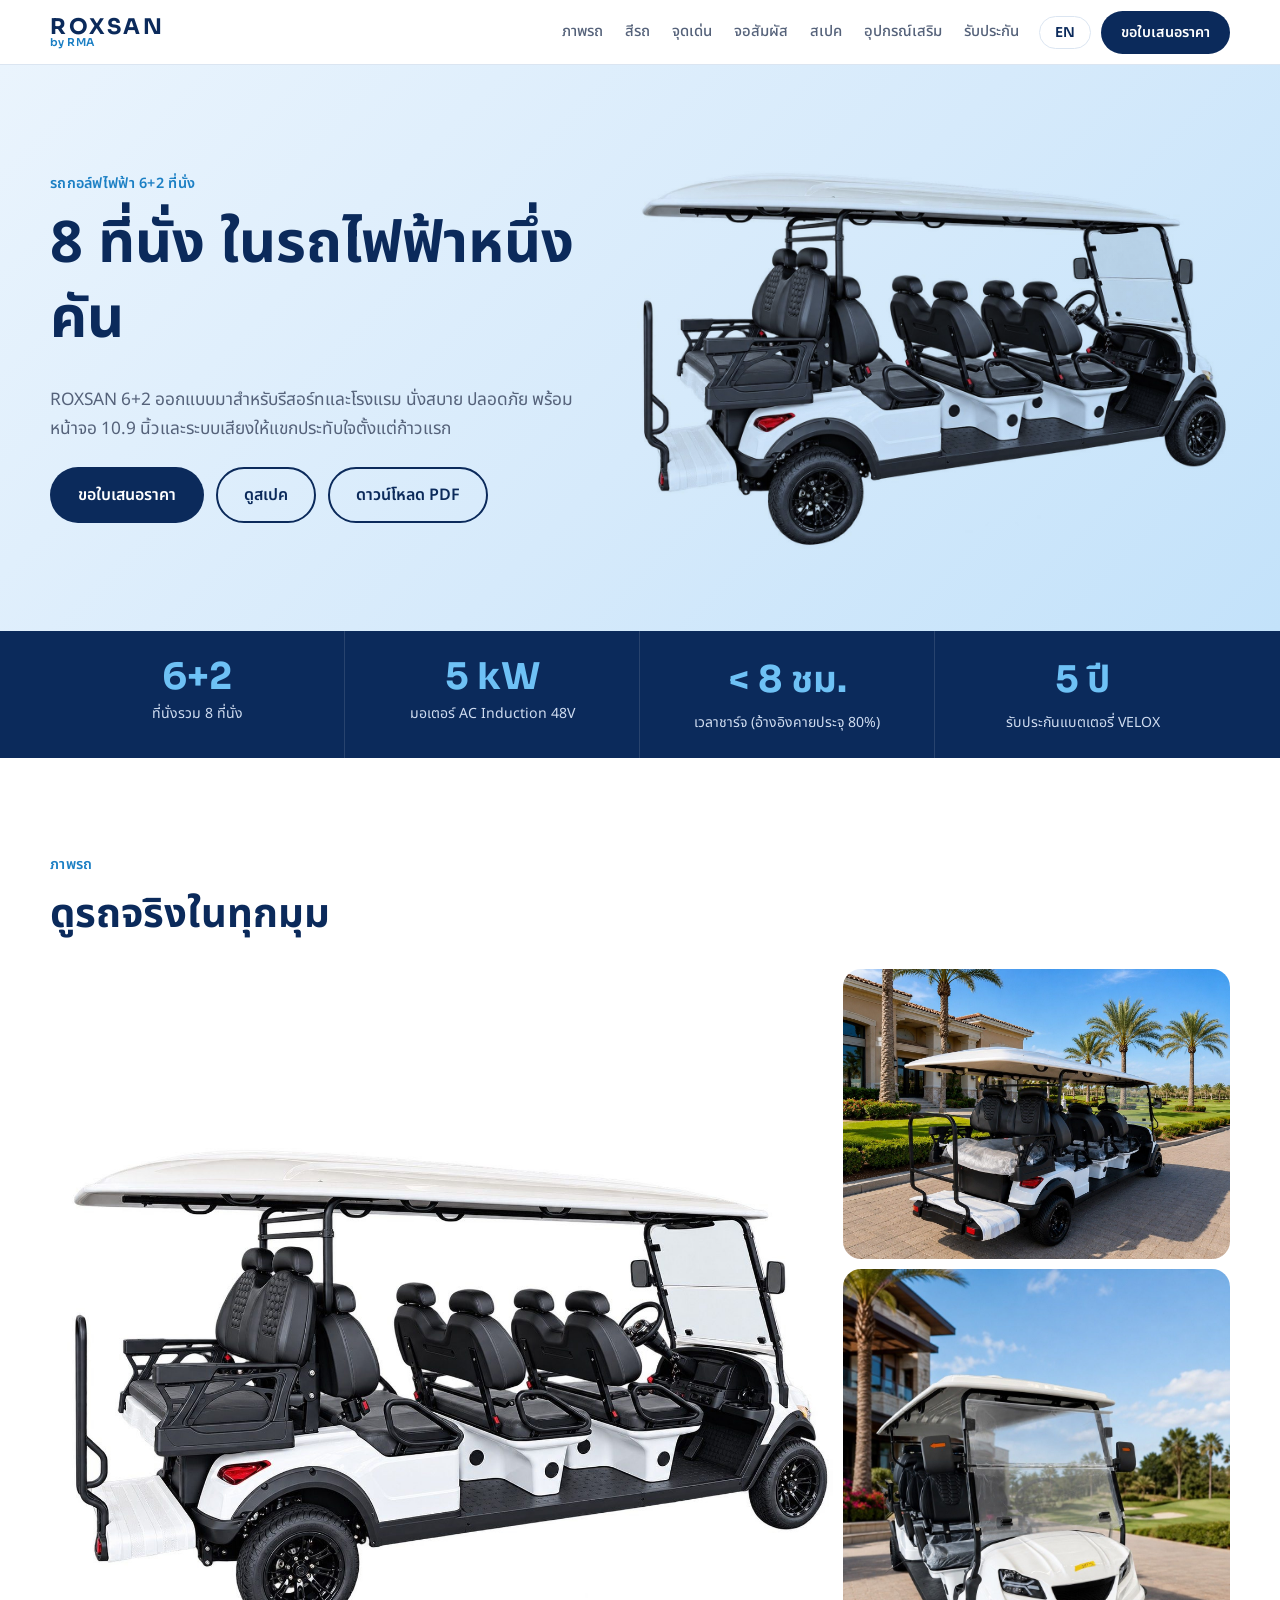
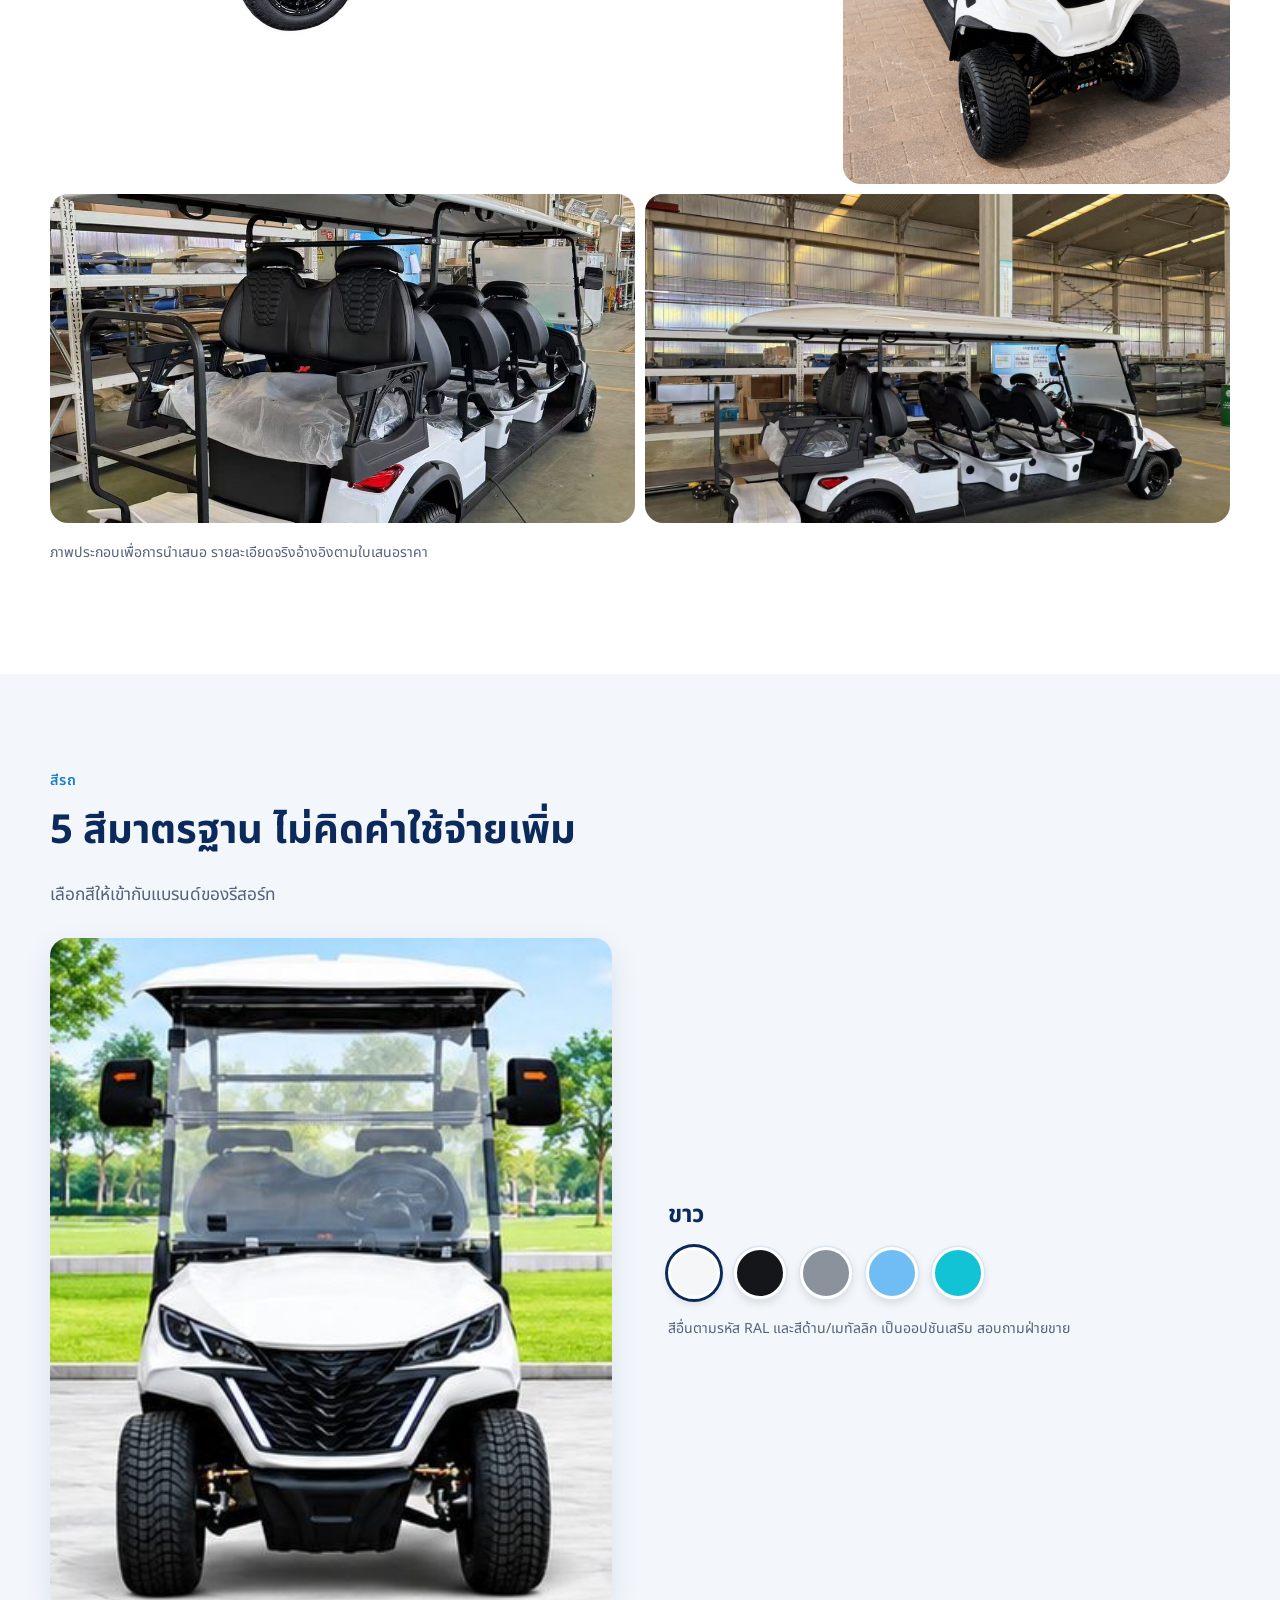
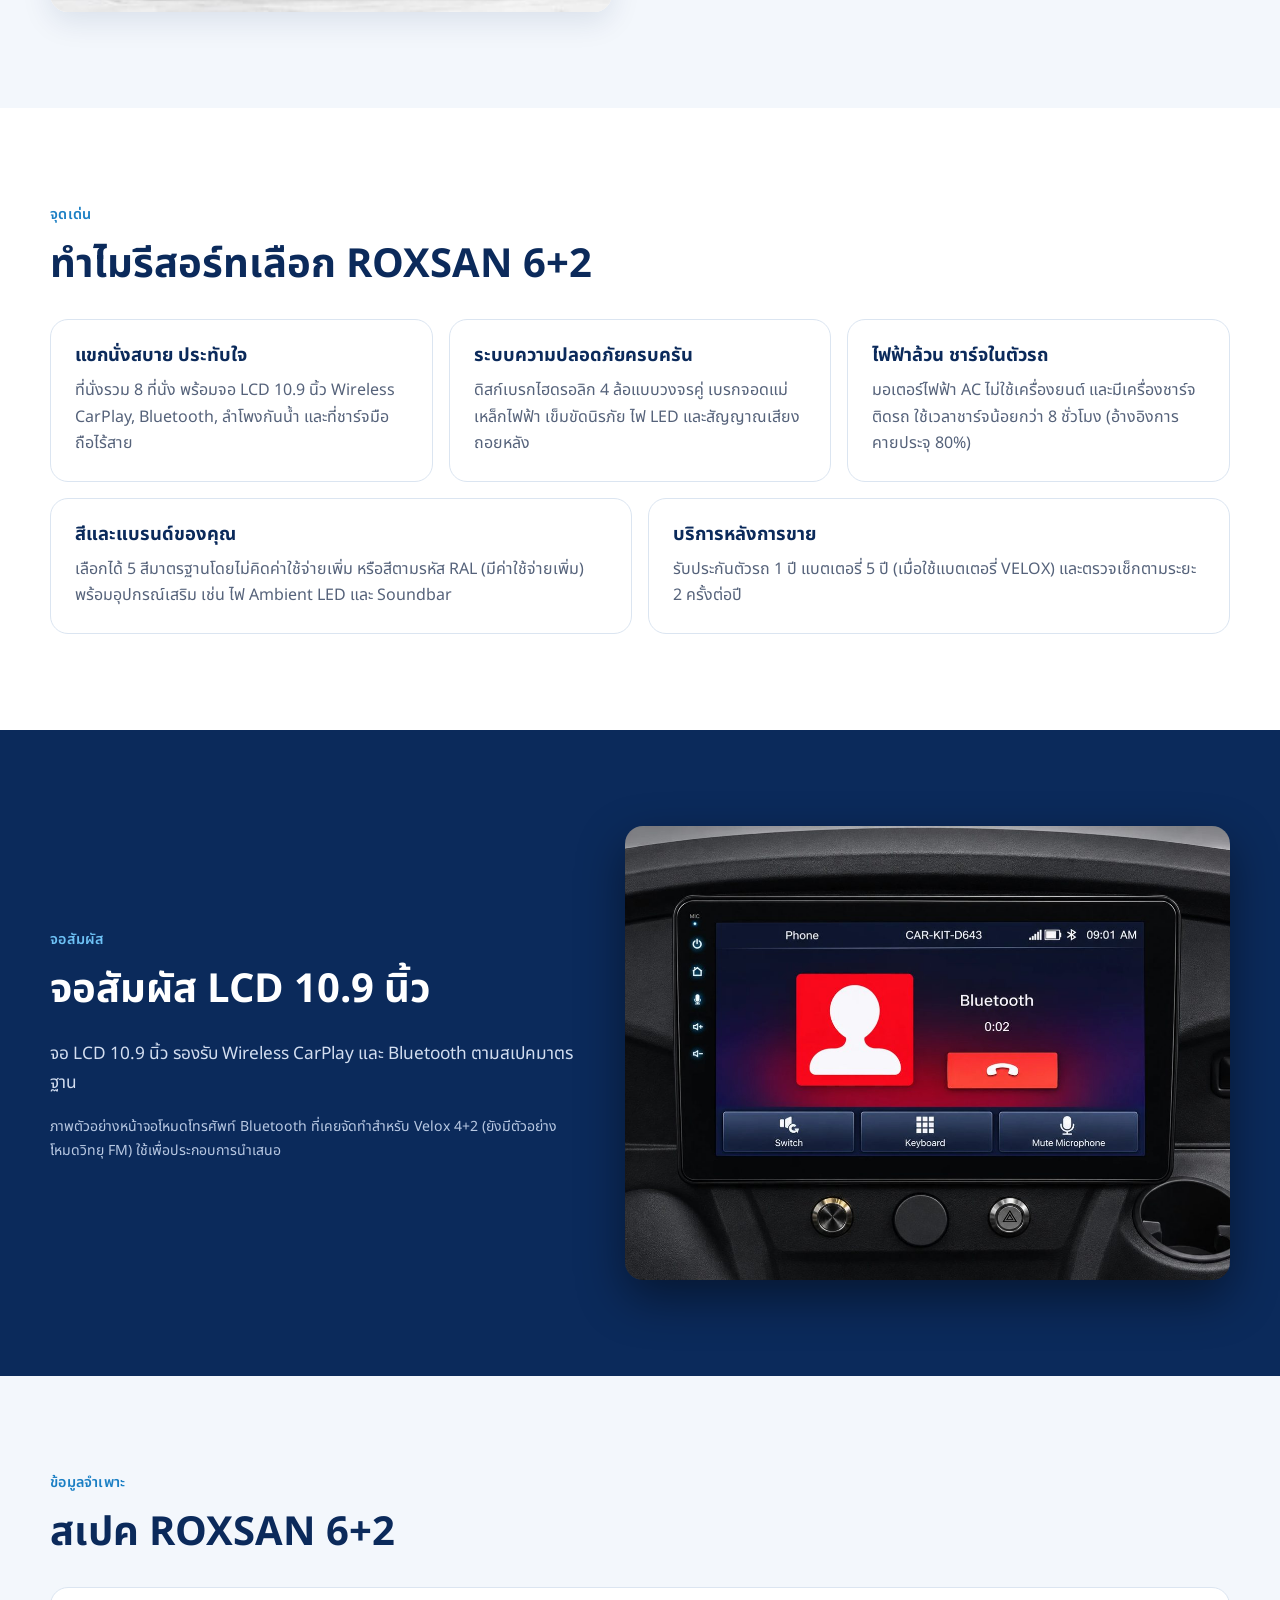
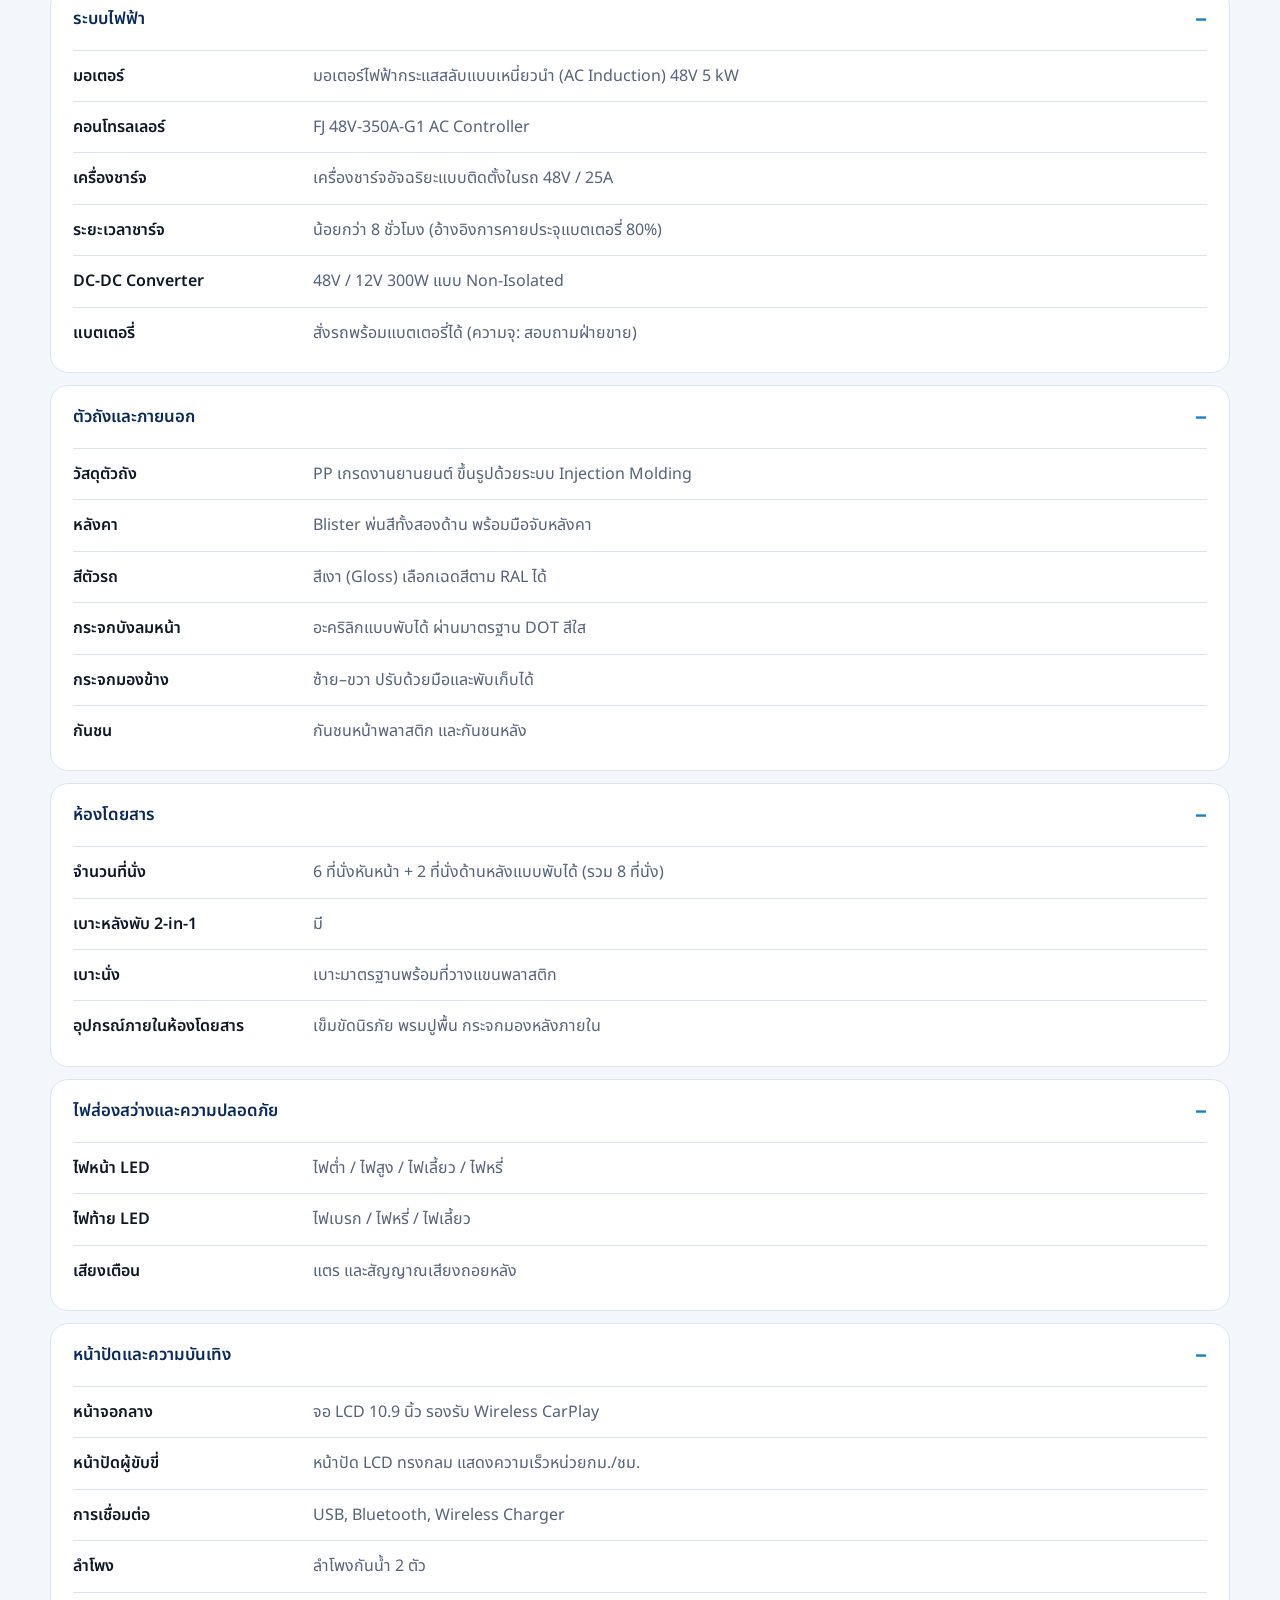
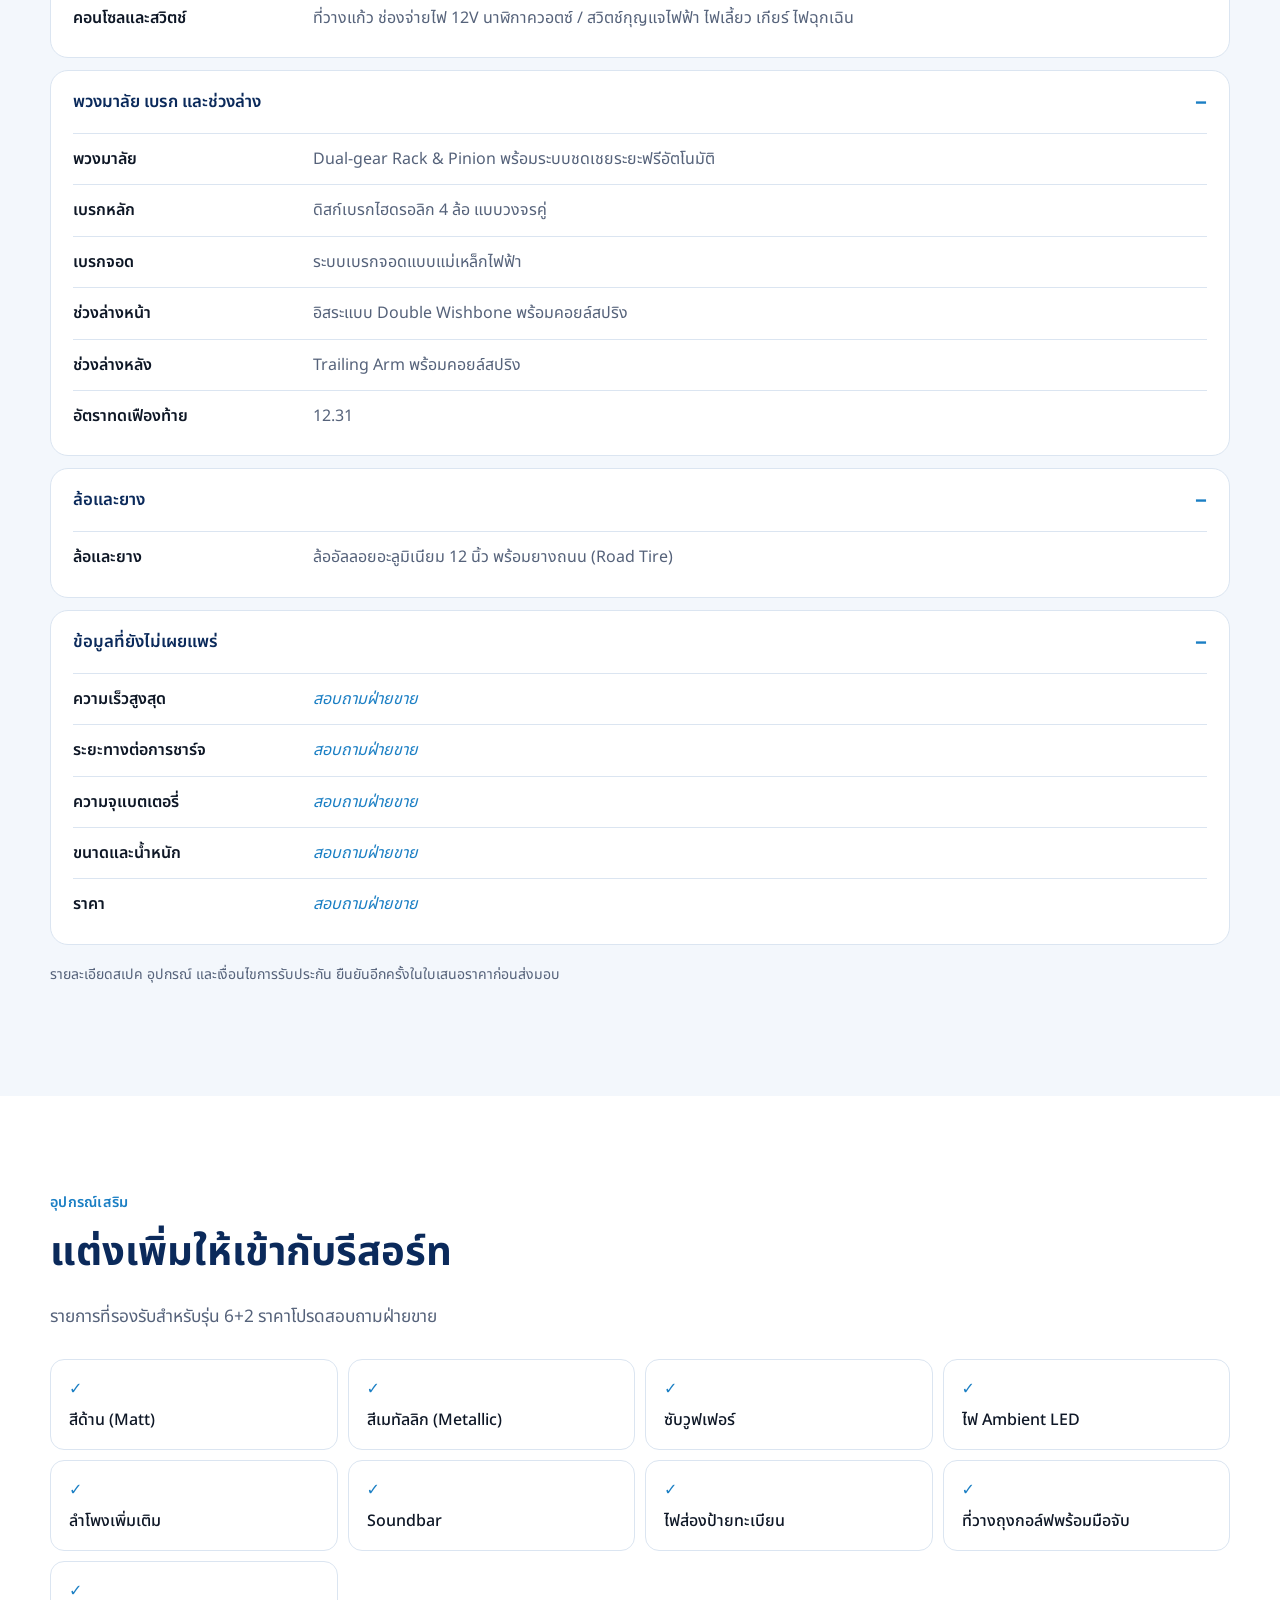
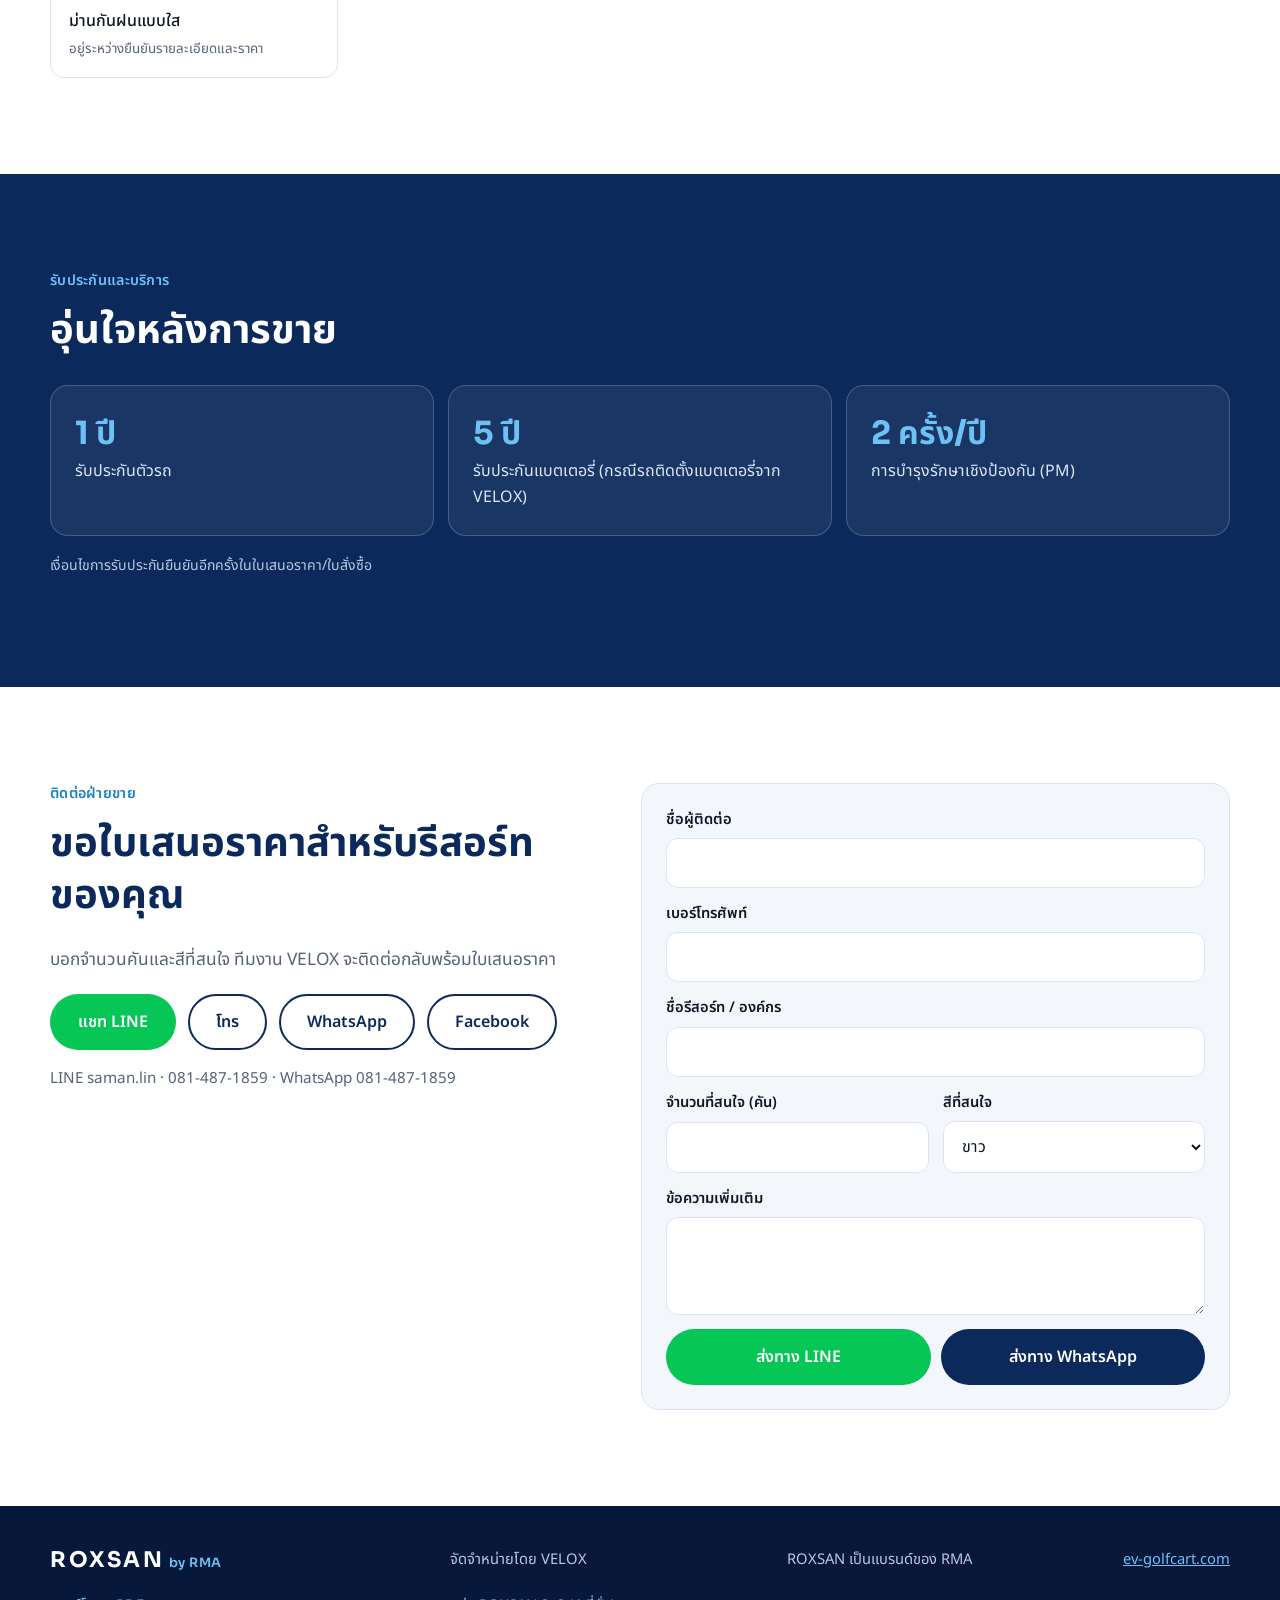
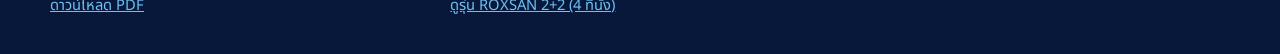
==== commit c41df679: "Add Download PDF buttons and generated catalogue PDFs Both pages get a Download PDF button (hero and" ====
--- a/index.html
+++ b/index.html
@@ -49,6 +49,7 @@
           <div class="hero-cta">
             <a class="btn btn-primary" href="#quote" data-i18n="hero.cta1"></a>
             <a class="btn btn-ghost" href="#specs" data-i18n="hero.cta2"></a>
+            <a class="btn btn-ghost pdf-btn" href="#" download data-pdf-th="pdf/ROXSAN-6plus2-catalog-th.pdf" data-pdf-en="pdf/ROXSAN-6plus2-catalog-en.pdf" data-i18n="pdf.btn"></a>
           </div>
         </div>
         <div class="hero-media">
@@ -212,6 +213,7 @@
       <p data-i18n="footer.seller"></p>
       <p data-i18n="footer.brand"></p>
       <p><a id="siteLink" href="#" target="_blank" rel="noopener"></a></p>
+      <p><a class="pdf-btn" href="#" download data-pdf-th="pdf/ROXSAN-6plus2-catalog-th.pdf" data-pdf-en="pdf/ROXSAN-6plus2-catalog-en.pdf" data-i18n="pdf.btn"></a></p>
       <p><a href="2plus2.html" data-i18n="footer.other"></a></p>
     </div>
   </footer>
--- a/css/styles.css
+++ b/css/styles.css
@@ -86,8 +86,6 @@
 .lead { font-size: 1.08rem; color: var(--muted); max-width: 56ch; }
 .hero-cta { display: flex; flex-wrap: wrap; gap: 12px; margin-top: 24px; }
 .hero-media img { width: 100%; height: auto; mix-blend-mode: multiply; }
-/* Location photos (not white-background cut-outs): no blend, rounded with a soft shadow. */
-.hero-media img.photo { mix-blend-mode: normal; border-radius: var(--radius); box-shadow: var(--shadow); }
 
 /* Facts */
 .facts { background: var(--navy); color: #fff; }
@@ -117,6 +115,9 @@
 .g-item img { width: 100%; height: 100%; object-fit: cover; transition: transform .5s ease; }
 .g-item:hover img { transform: scale(1.04); }
 .gallery.gallery-2 { grid-template-columns: 1fr; }
+/* White-background cut-outs: show the whole vehicle instead of cropping to the tile. */
+.gallery-cutout .g-item { background: #fff; }
+.gallery-cutout .g-item img { object-fit: contain; }
 @media (min-width: 640px) { .gallery.gallery-2 { grid-template-columns: repeat(2, 1fr); } }
 .g-1 { grid-column: 1 / -1; aspect-ratio: 16/10; }
 .g-1 img { object-fit: contain; background: #fff; }
@@ -257,9 +258,18 @@
   *, *::before, *::after { transition: none !important; animation: none !important; }
   .reveal { opacity: 1; transform: none; }
 }
+@page { size: A4; margin: 10mm; }
 @media print {
-  .site-header, .sticky-cta, .lightbox, .lang-btn { display: none !important; }
+  html { -webkit-print-color-adjust: exact; print-color-adjust: exact; }
+  .site-header { position: static; }
+  .nav, .header-actions, .sticky-cta, .lightbox, .lang-btn, .hero-cta, .contact-btns, .form, .pdf-btn { display: none !important; }
   .reveal { opacity: 1; transform: none; }
-  .section { padding-block: 24px; }
-  .facts, .section.navy, .footer, .btn-primary { -webkit-print-color-adjust: exact; print-color-adjust: exact; }
-}
+  .section { padding-block: 20px; }
+  .hero-inner { padding-block: 16px; }
+  .card, .fact, .w-item, .g-item, .spec-group, .color-preview, .screen-img, .acc-list li { break-inside: avoid; }
+  .hero, .facts, .section.navy, .quote-grid { break-inside: avoid; }
+  .hero-media img { max-height: 100mm; width: auto; max-width: 100%; margin-inline: auto; display: block; }
+  .screen-img { max-height: 95mm; width: auto; max-width: 100%; }
+  h2, h3, .eyebrow { break-after: avoid; }
+  .contact-values { color: inherit; font-size: 1.15rem; font-weight: 600; }
+}
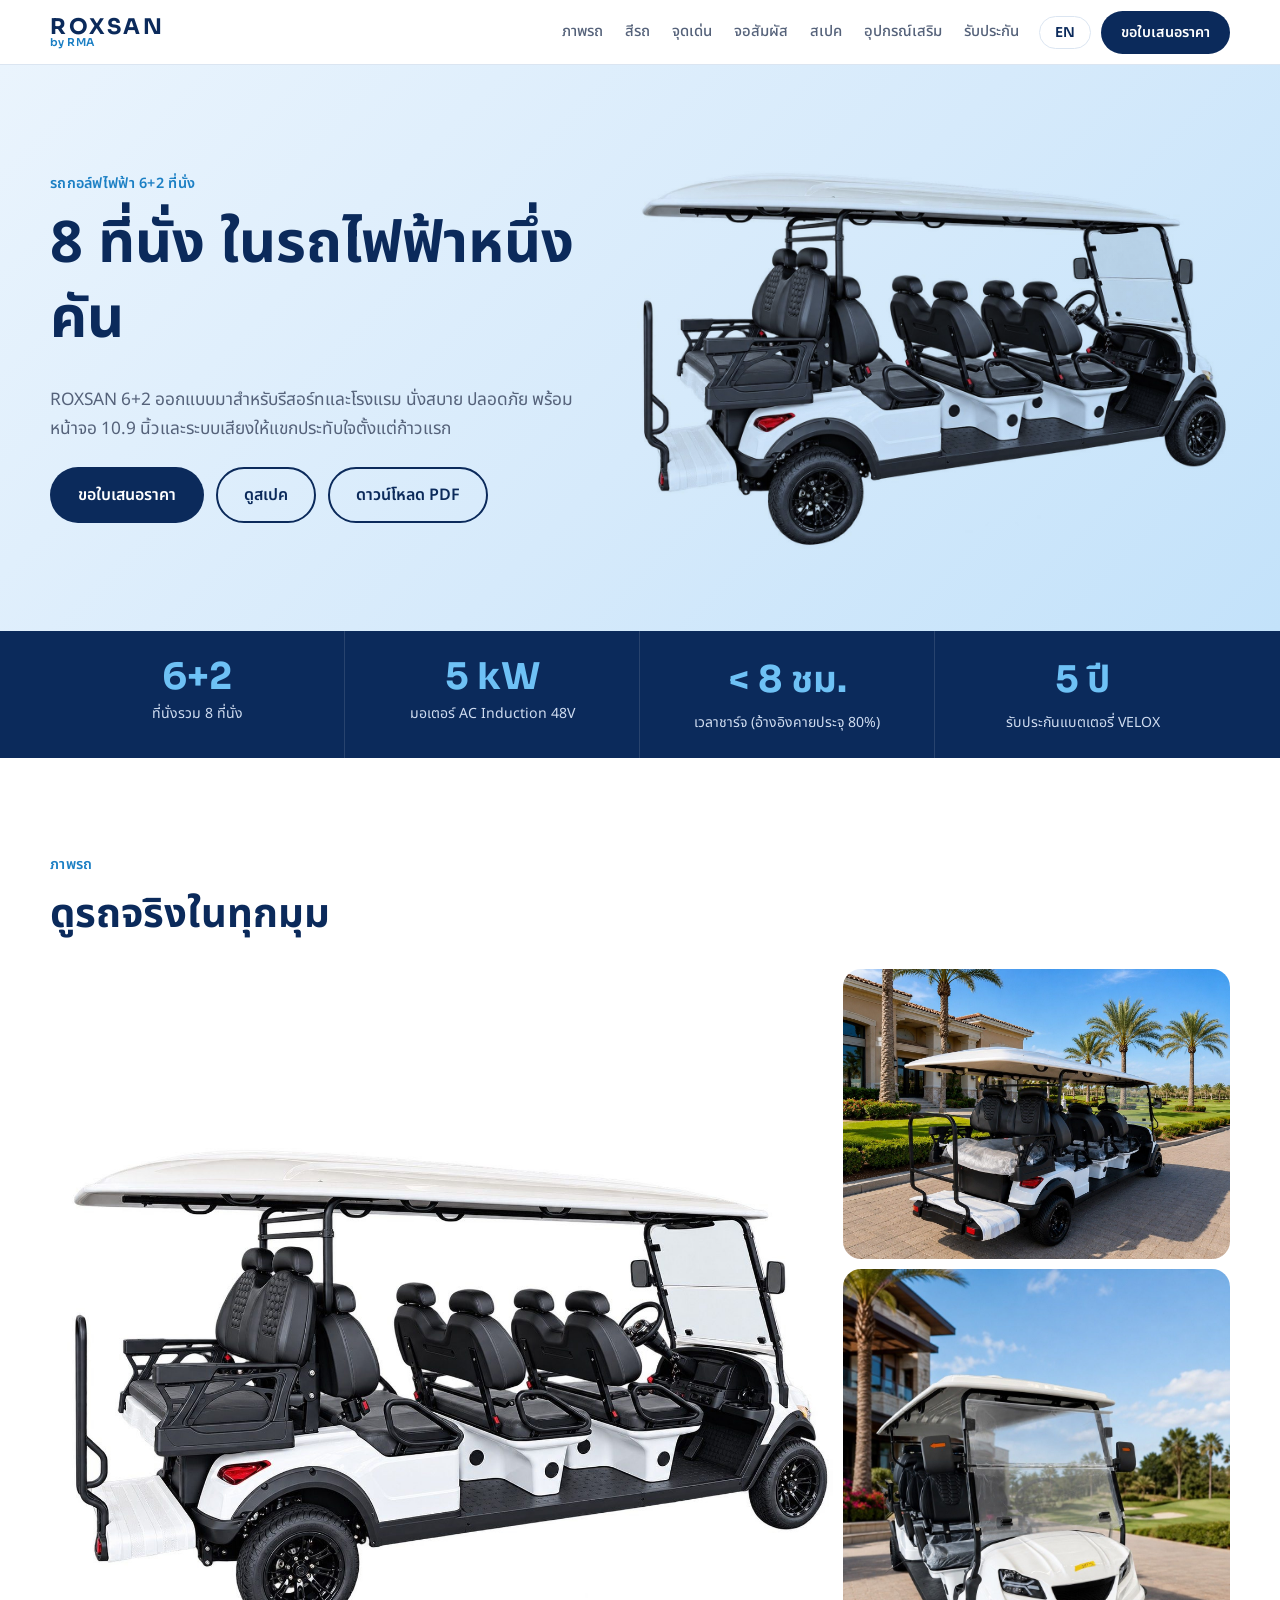
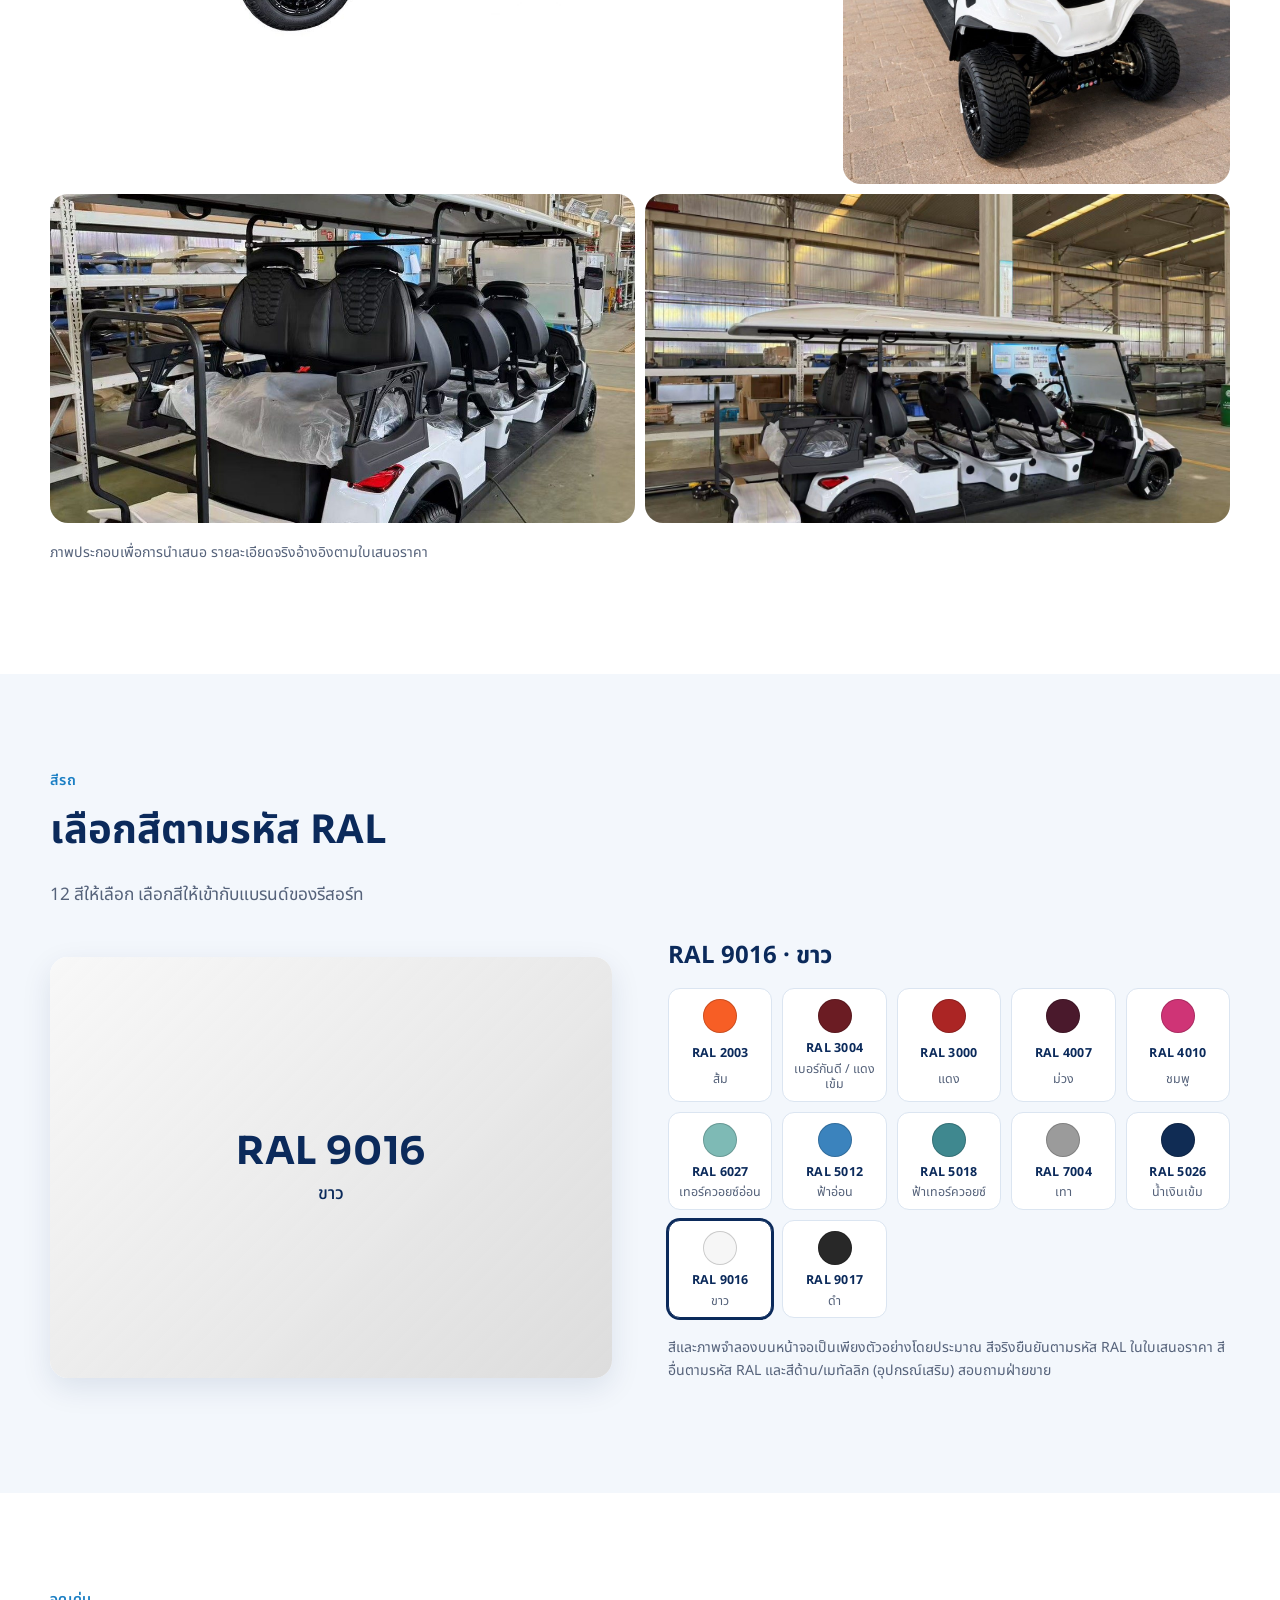
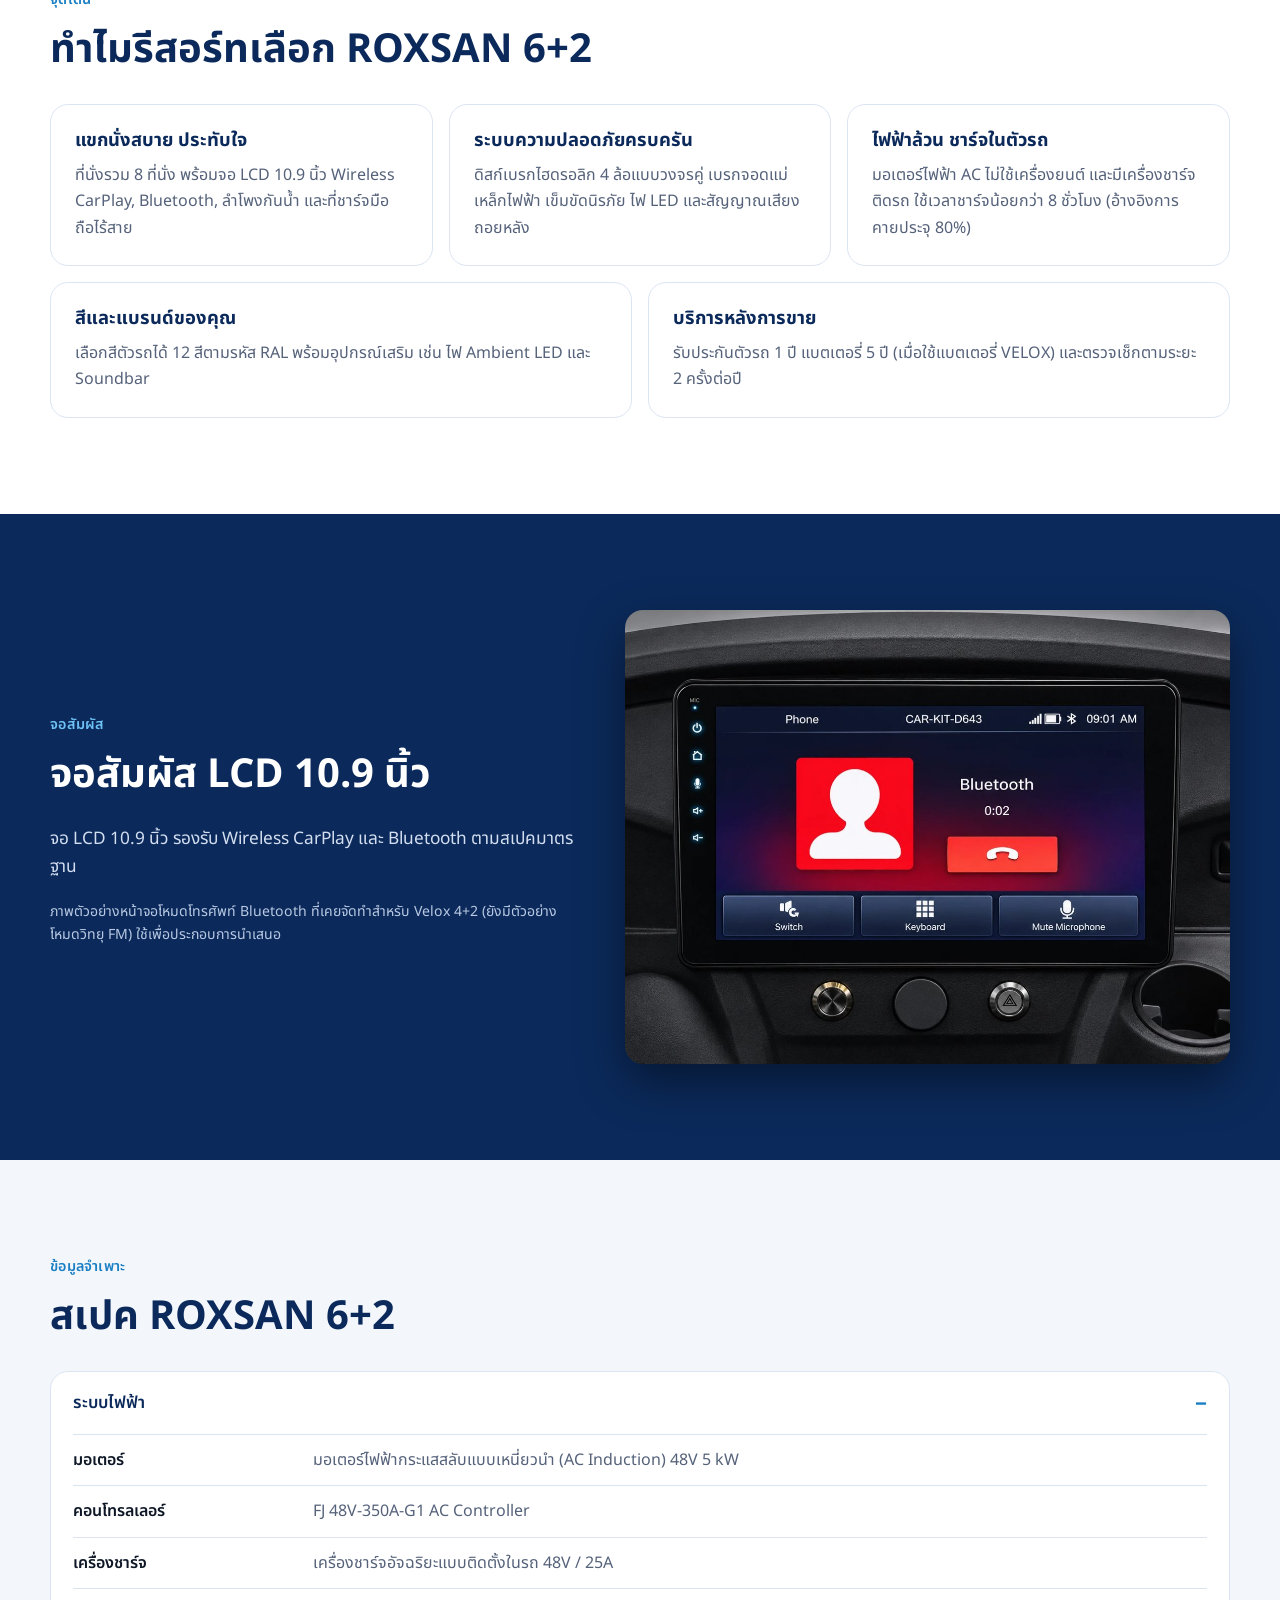
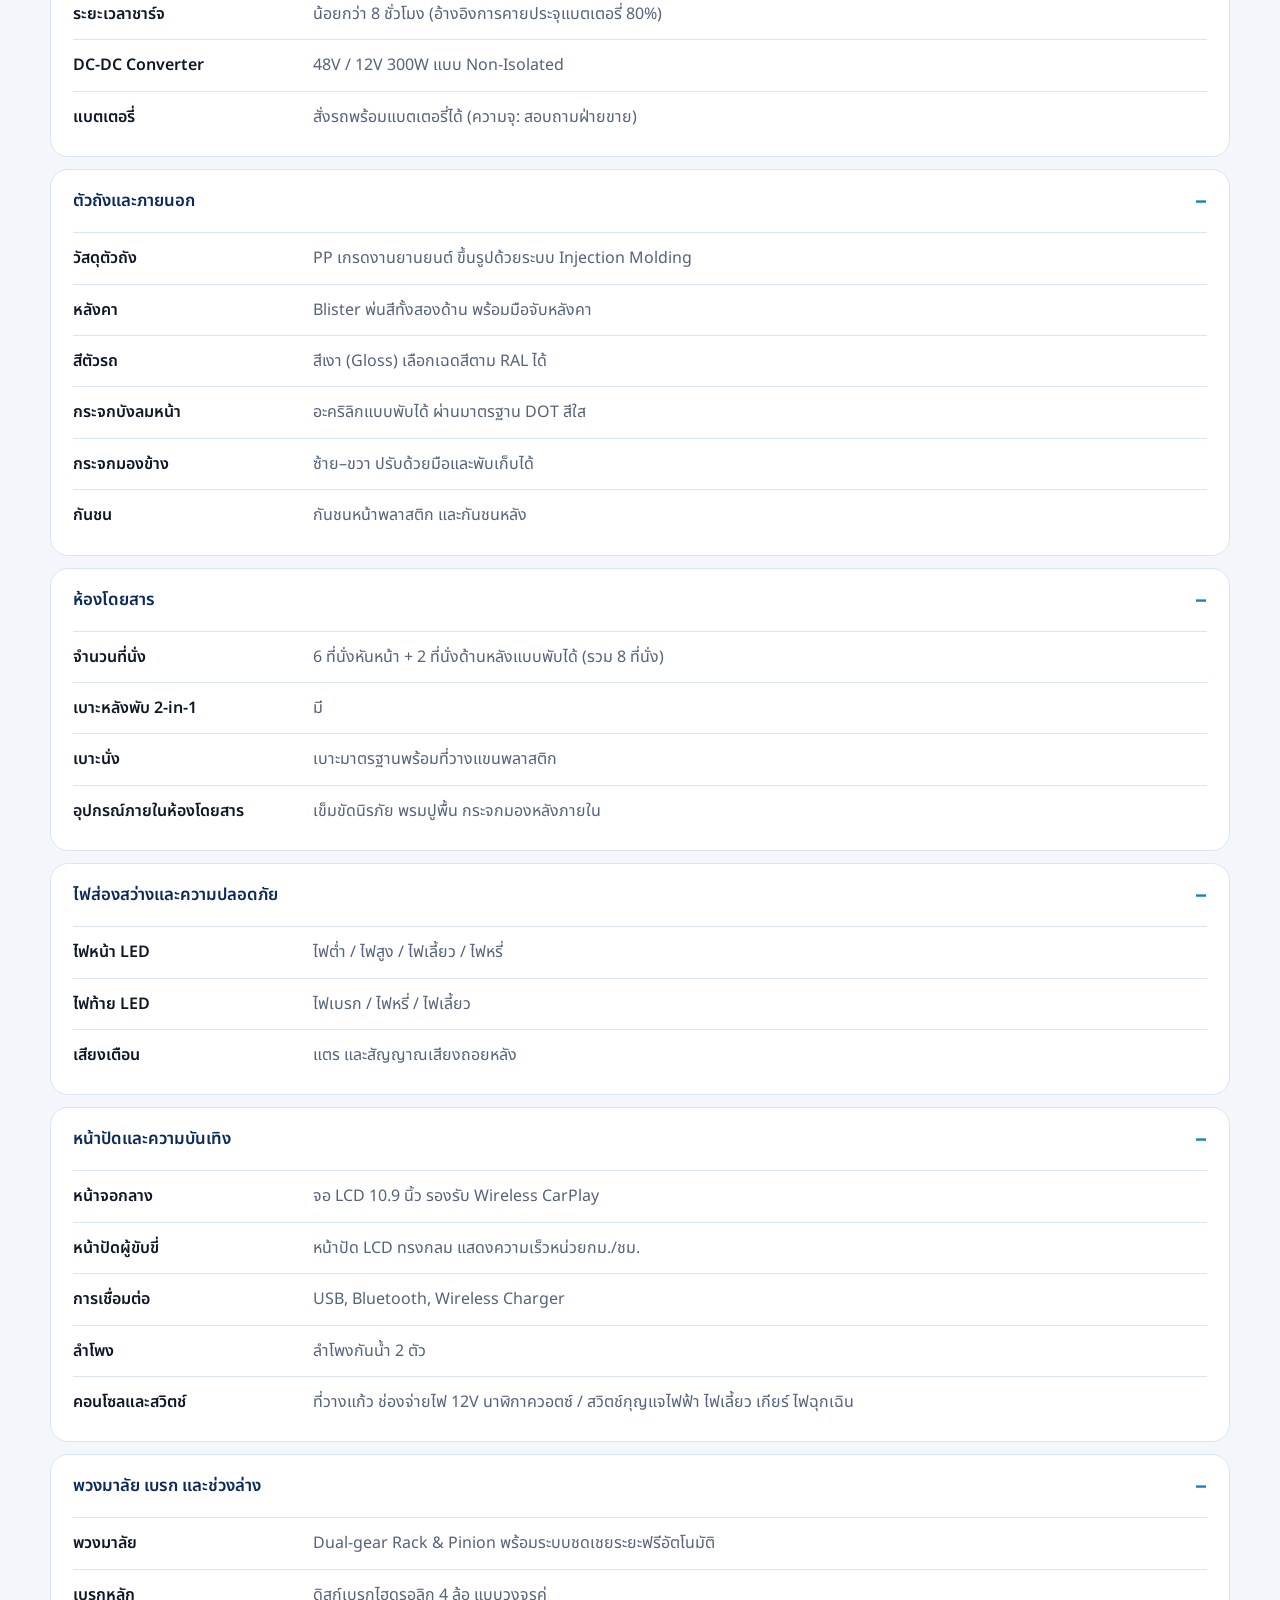
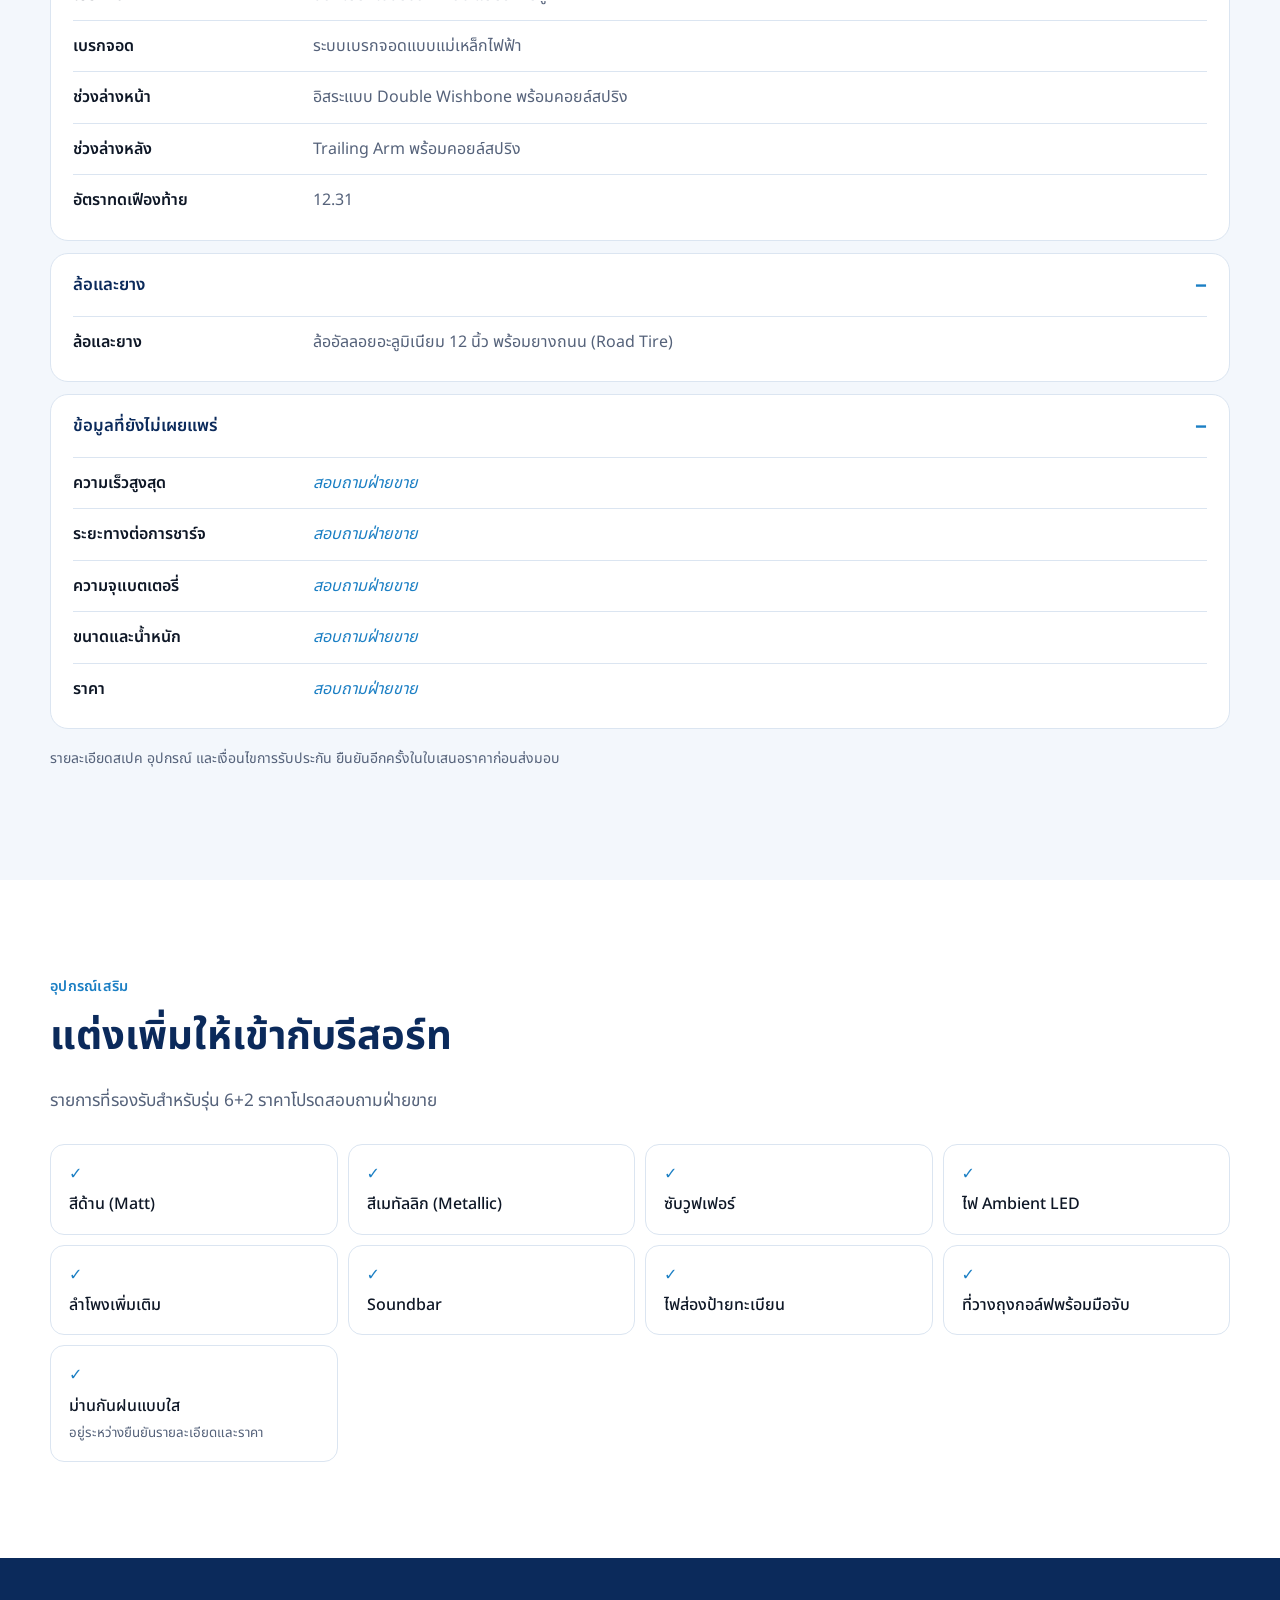
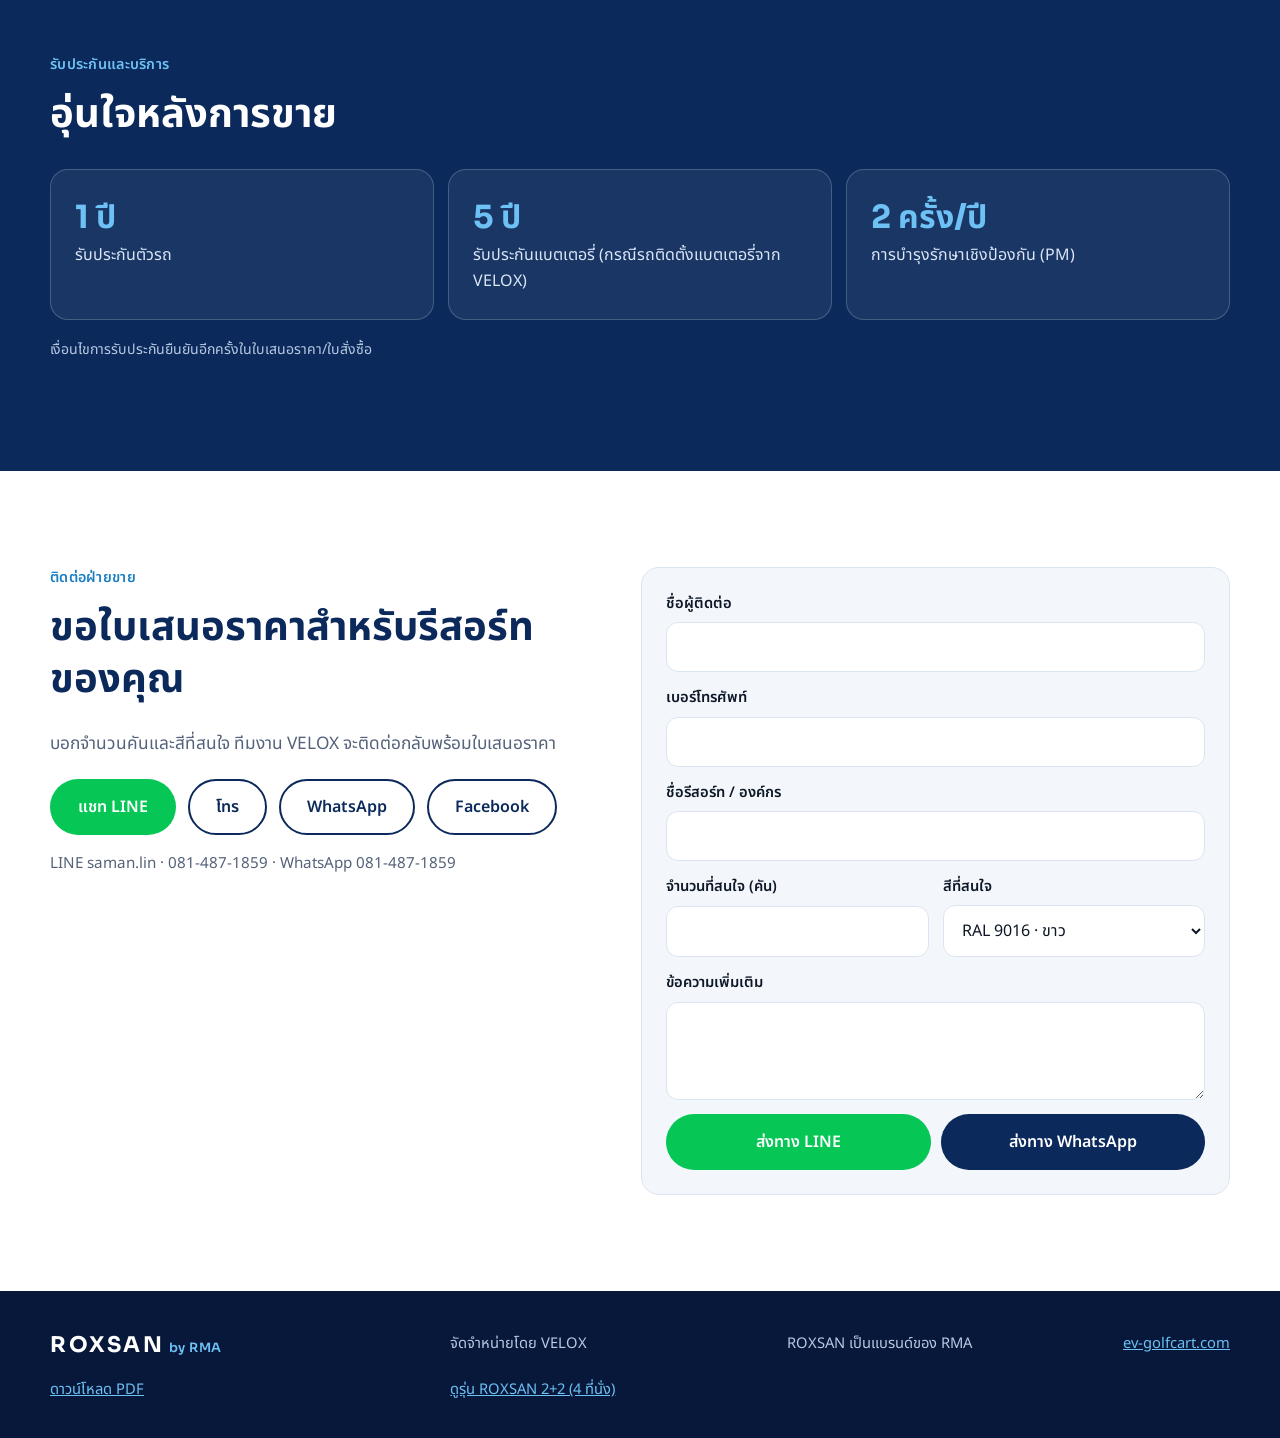
==== commit ed697c7e: "Add 12-colour RAL picker to both pages Visitors choose from the 12 RAL colours the owner listed. The" ====
--- a/index.html
+++ b/index.html
@@ -89,17 +89,11 @@
         <p class="lead" data-i18n="colors.sub"></p>
         <div class="colors reveal">
           <div class="color-preview">
-            <img id="colorImg" src="assets/color-white.jpg" alt="" data-i18n-alt="color.preview" width="350" height="420">
+            <div class="color-chip" id="colorChip"><span class="chip-code"></span><span class="chip-name"></span></div>
           </div>
           <div class="color-panel">
             <p class="color-name" id="colorName" aria-live="polite"></p>
-            <div class="swatches" role="radiogroup" data-i18n-aria-label="colors.group">
-              <button type="button" class="swatch" role="radio" aria-checked="true" data-color="white" data-i18n-aria-label="color.white" style="--c:#f4f6f8"></button>
-              <button type="button" class="swatch" role="radio" aria-checked="false" data-color="black" data-i18n-aria-label="color.black" style="--c:#14161a"></button>
-              <button type="button" class="swatch" role="radio" aria-checked="false" data-color="grey" data-i18n-aria-label="color.grey" style="--c:#8a929c"></button>
-              <button type="button" class="swatch" role="radio" aria-checked="false" data-color="powder" data-i18n-aria-label="color.powder" style="--c:#6fbdf3"></button>
-              <button type="button" class="swatch" role="radio" aria-checked="false" data-color="turquoise" data-i18n-aria-label="color.turquoise" style="--c:#12c3d6"></button>
-            </div>
+            <div class="swatches" id="swatches" role="radiogroup" data-i18n-aria-label="colors.group"></div>
             <p class="note" data-i18n="colors.note"></p>
           </div>
         </div>
@@ -184,13 +178,7 @@
           <div class="form-row">
             <label><span data-i18n="form.qty"></span><input name="qty" type="number" min="1" inputmode="numeric"></label>
             <label><span data-i18n="form.color"></span>
-              <select name="color" id="formColor">
-                <option value="white" data-i18n="color.white"></option>
-                <option value="black" data-i18n="color.black"></option>
-                <option value="grey" data-i18n="color.grey"></option>
-                <option value="powder" data-i18n="color.powder"></option>
-                <option value="turquoise" data-i18n="color.turquoise"></option>
-              </select>
+              <select name="color" id="formColor"></select>
             </label>
           </div>
           <label><span data-i18n="form.note"></span><textarea name="note" rows="3"></textarea></label>
@@ -228,6 +216,7 @@
   </dialog>
 
   <script src="js/config.js"></script>
+  <script src="js/colors.js"></script>
   <script src="js/i18n.js"></script>
   <script src="js/specs.js"></script>
   <script src="js/app.js"></script>
--- a/css/styles.css
+++ b/css/styles.css
@@ -127,14 +127,23 @@
 .color-preview { background: #fff; border-radius: var(--radius); overflow: hidden; box-shadow: var(--shadow); }
 .color-preview img { width: 100%; height: auto; transition: opacity .25s ease; }
 .color-name { font: 700 1.5rem var(--font-th); color: var(--navy); margin-bottom: 14px; }
-.swatches { display: flex; flex-wrap: wrap; gap: 14px; margin-bottom: 8px; }
+.swatches { display: grid; grid-template-columns: repeat(auto-fill, minmax(92px, 1fr)); gap: 10px; margin-bottom: 8px; }
 .swatch {
-  width: 52px; height: 52px; border-radius: 50%; background: var(--c);
-  border: 3px solid #fff; box-shadow: 0 0 0 1.5px var(--line), 0 4px 10px rgba(0, 0, 0, .12);
-  cursor: pointer; transition: transform .15s ease, box-shadow .15s ease;
-}
-.swatch:hover { transform: scale(1.08); }
-.swatch[aria-checked="true"] { box-shadow: 0 0 0 3px var(--navy), 0 4px 10px rgba(0, 0, 0, .12); }
+  display: grid; justify-items: center; gap: 2px; padding: 10px 6px 8px; text-align: center;
+  background: #fff; border: 1.5px solid var(--line); border-radius: 12px; cursor: pointer;
+  font: inherit; color: var(--navy); transition: border-color .15s ease, box-shadow .15s ease;
+}
+.sw-dot { width: 34px; height: 34px; border-radius: 50%; background: var(--c); box-shadow: inset 0 0 0 1px rgba(0, 0, 0, .18); margin-bottom: 4px; }
+.sw-code { font-size: .78rem; font-weight: 700; letter-spacing: .02em; }
+.sw-name { font-size: .78rem; color: var(--muted); line-height: 1.25; }
+.swatch:hover { border-color: var(--sky); }
+.swatch[aria-checked="true"] { border-color: var(--navy); box-shadow: 0 0 0 2px var(--navy); }
+.color-chip {
+  aspect-ratio: 4 / 3; display: grid; place-content: center; text-align: center; gap: 4px;
+  background: linear-gradient(135deg, rgba(255, 255, 255, .28), rgba(0, 0, 0, .10)), var(--c, #f6f6f6);
+}
+.chip-code { font: 700 clamp(1.6rem, 5vw, 2.4rem) var(--font); letter-spacing: .02em; }
+.chip-name { font-size: 1.1rem; font-weight: 500; }
 
 /* Cards */
 .cards { display: grid; gap: 16px; margin-top: 28px; }
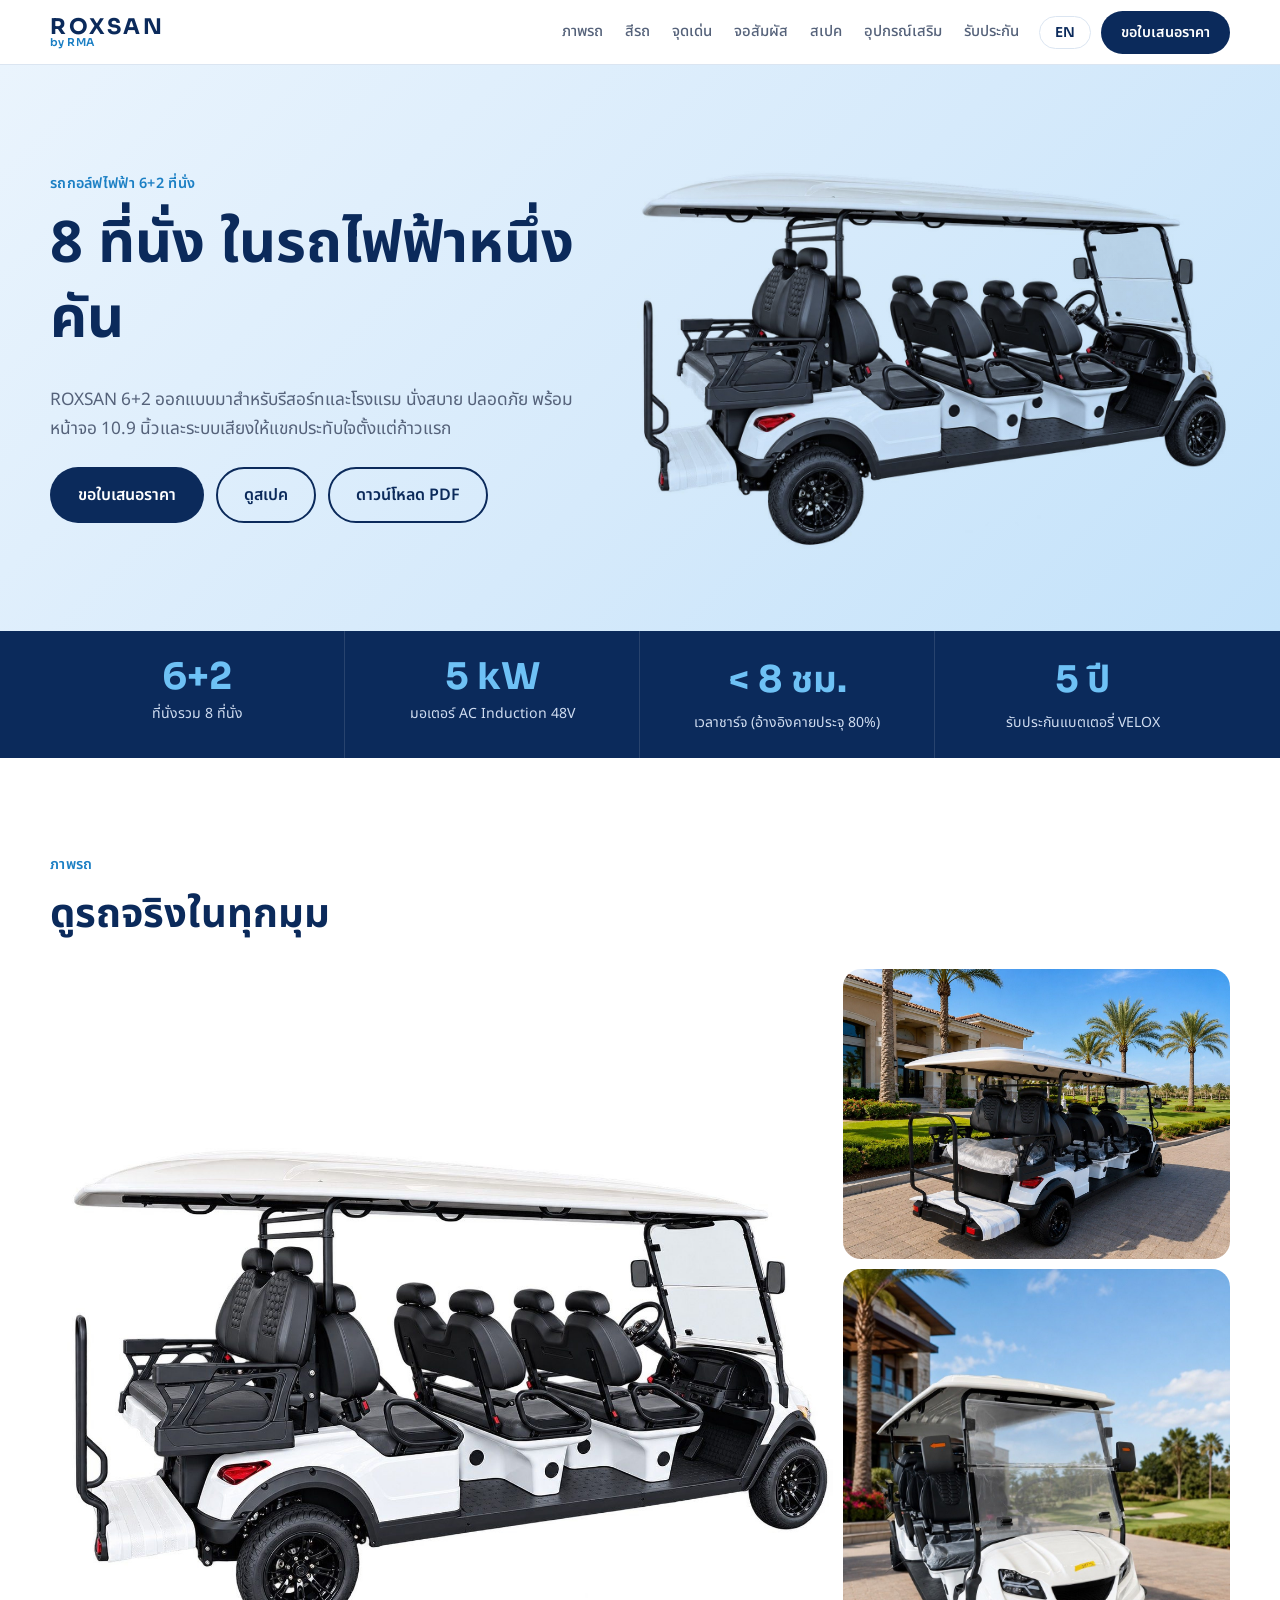
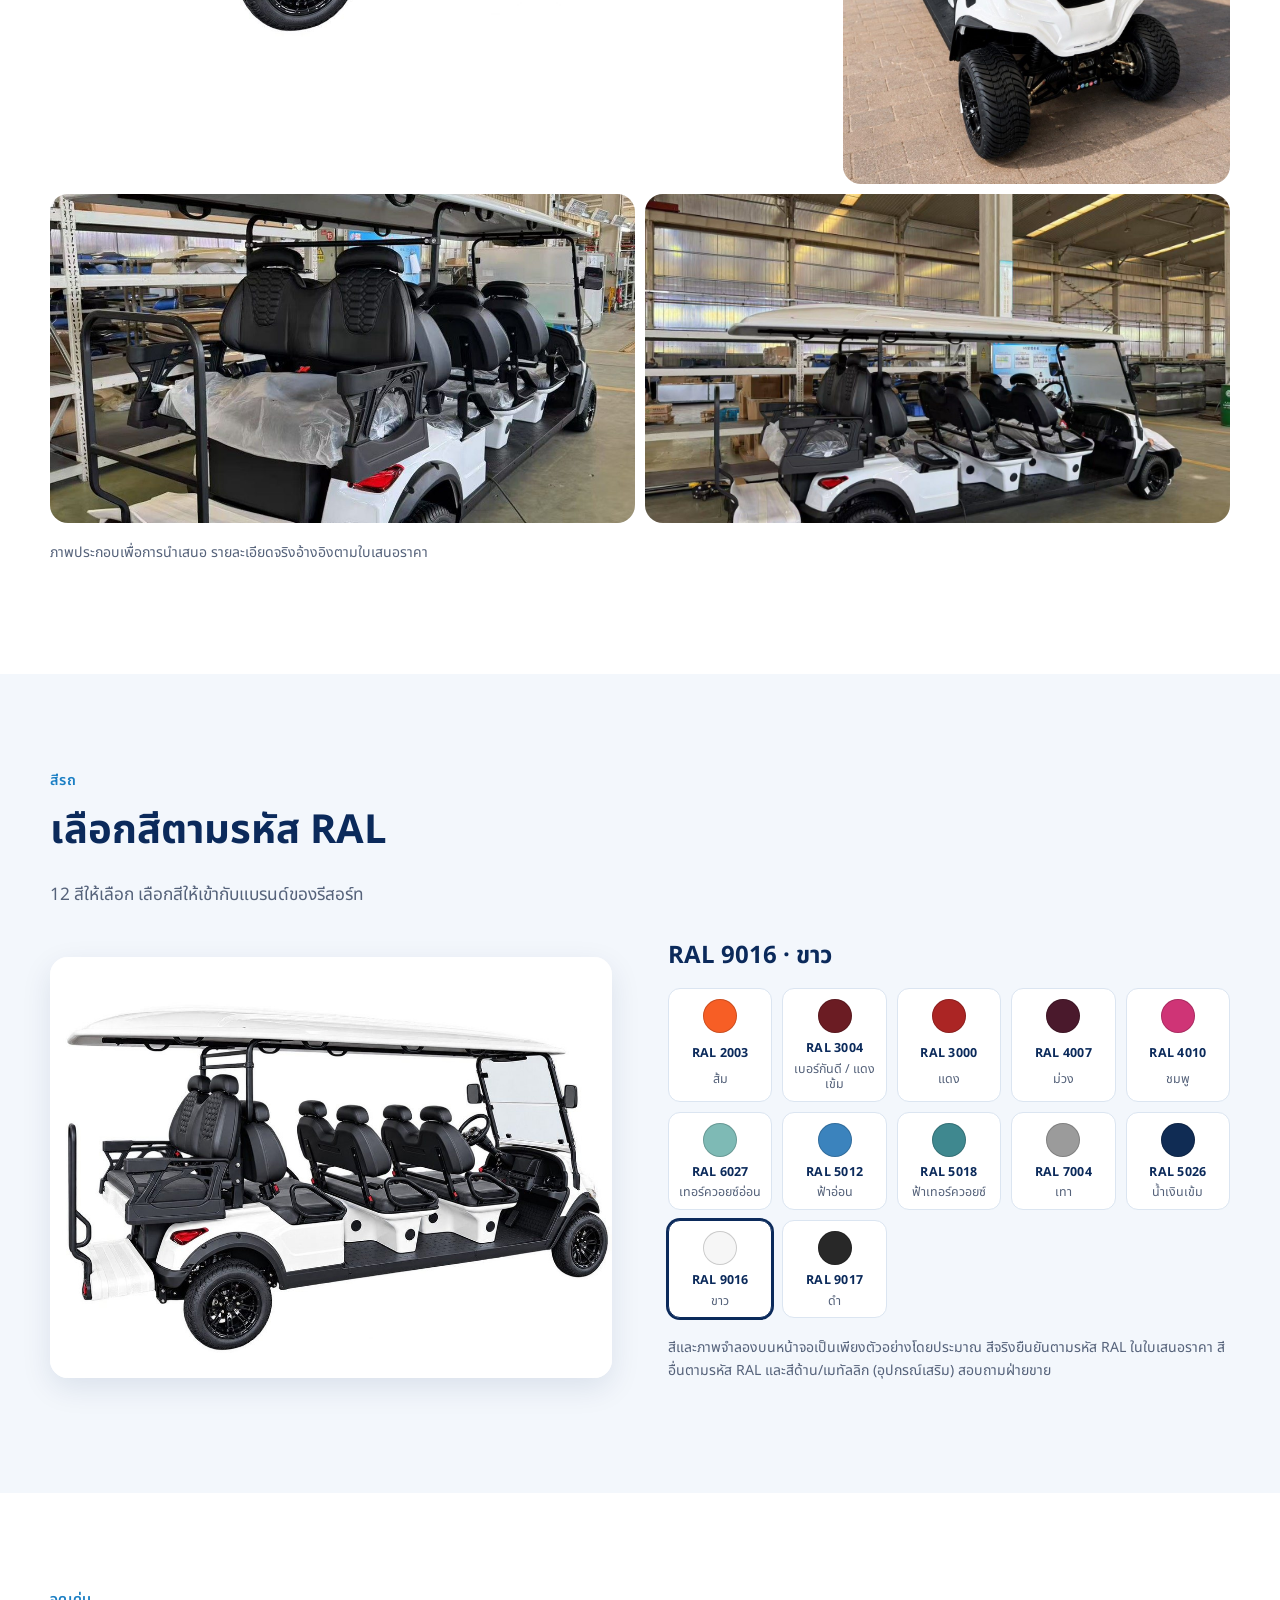
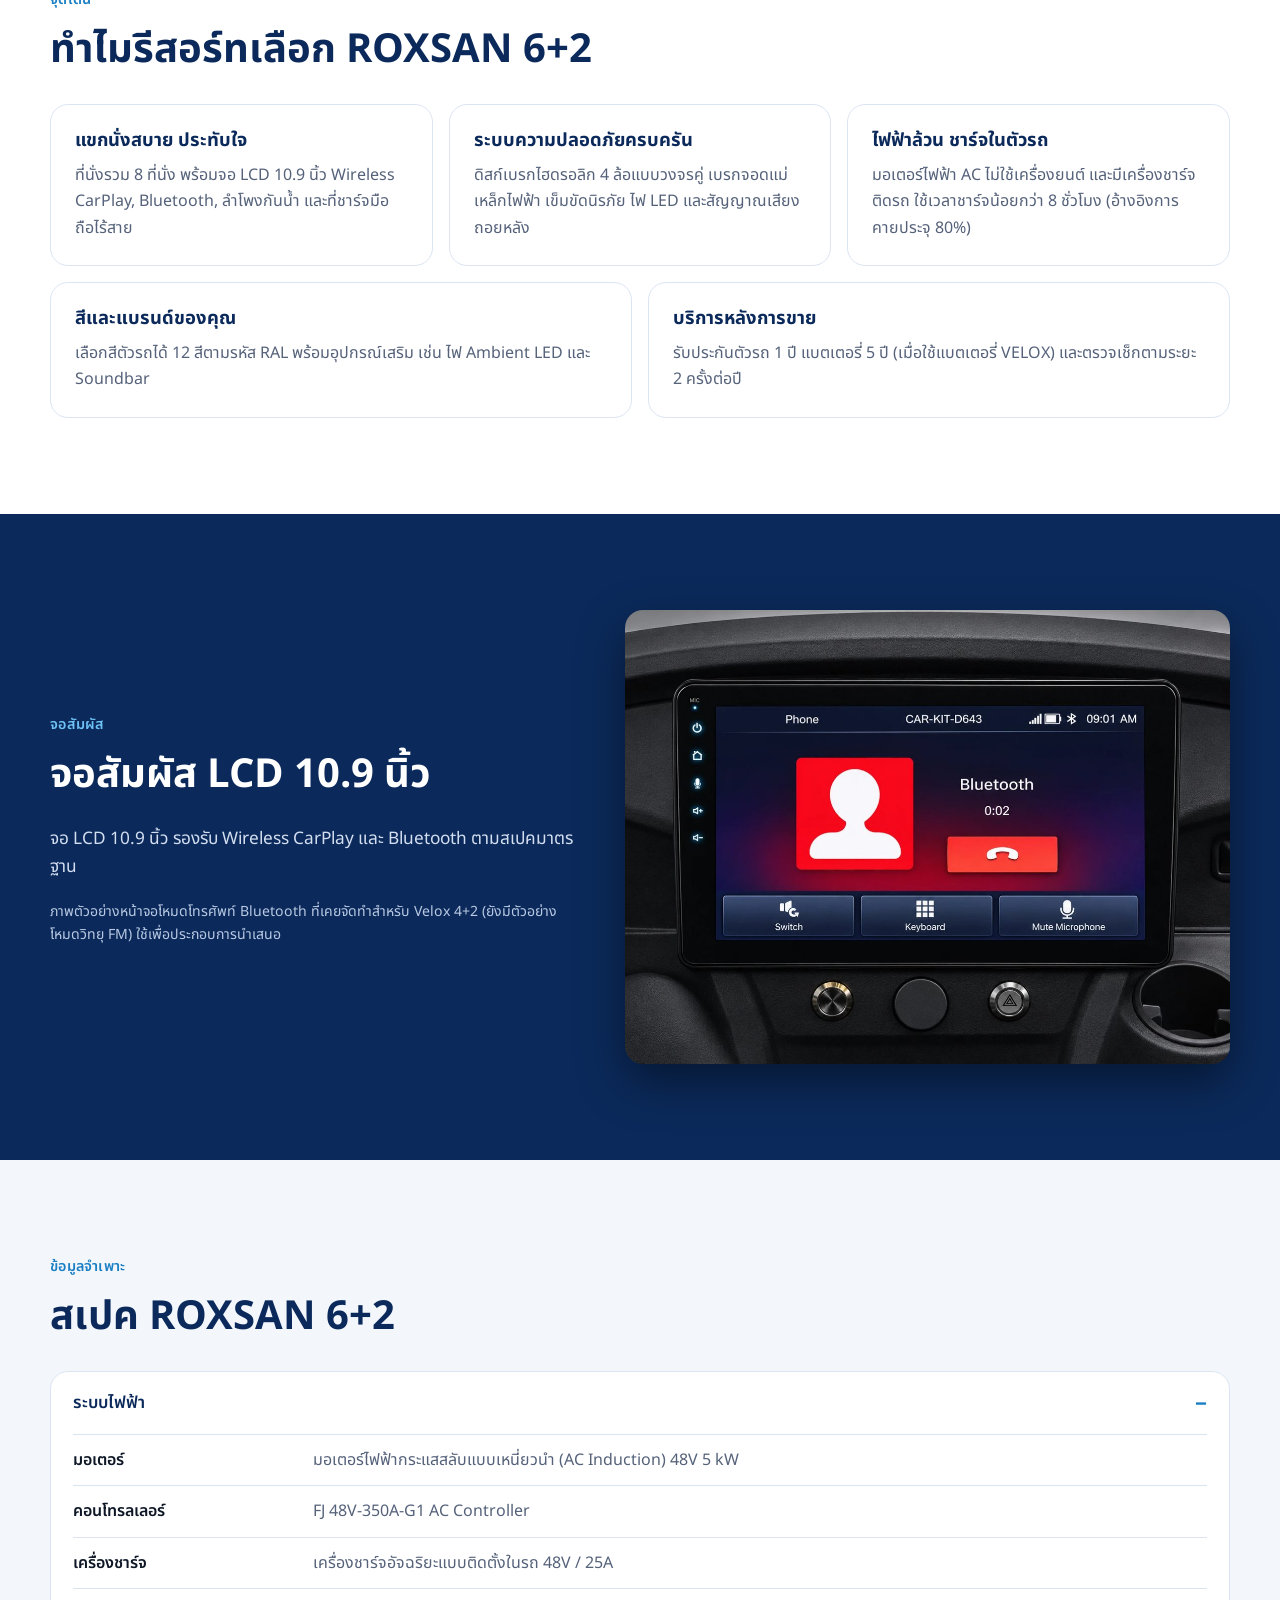
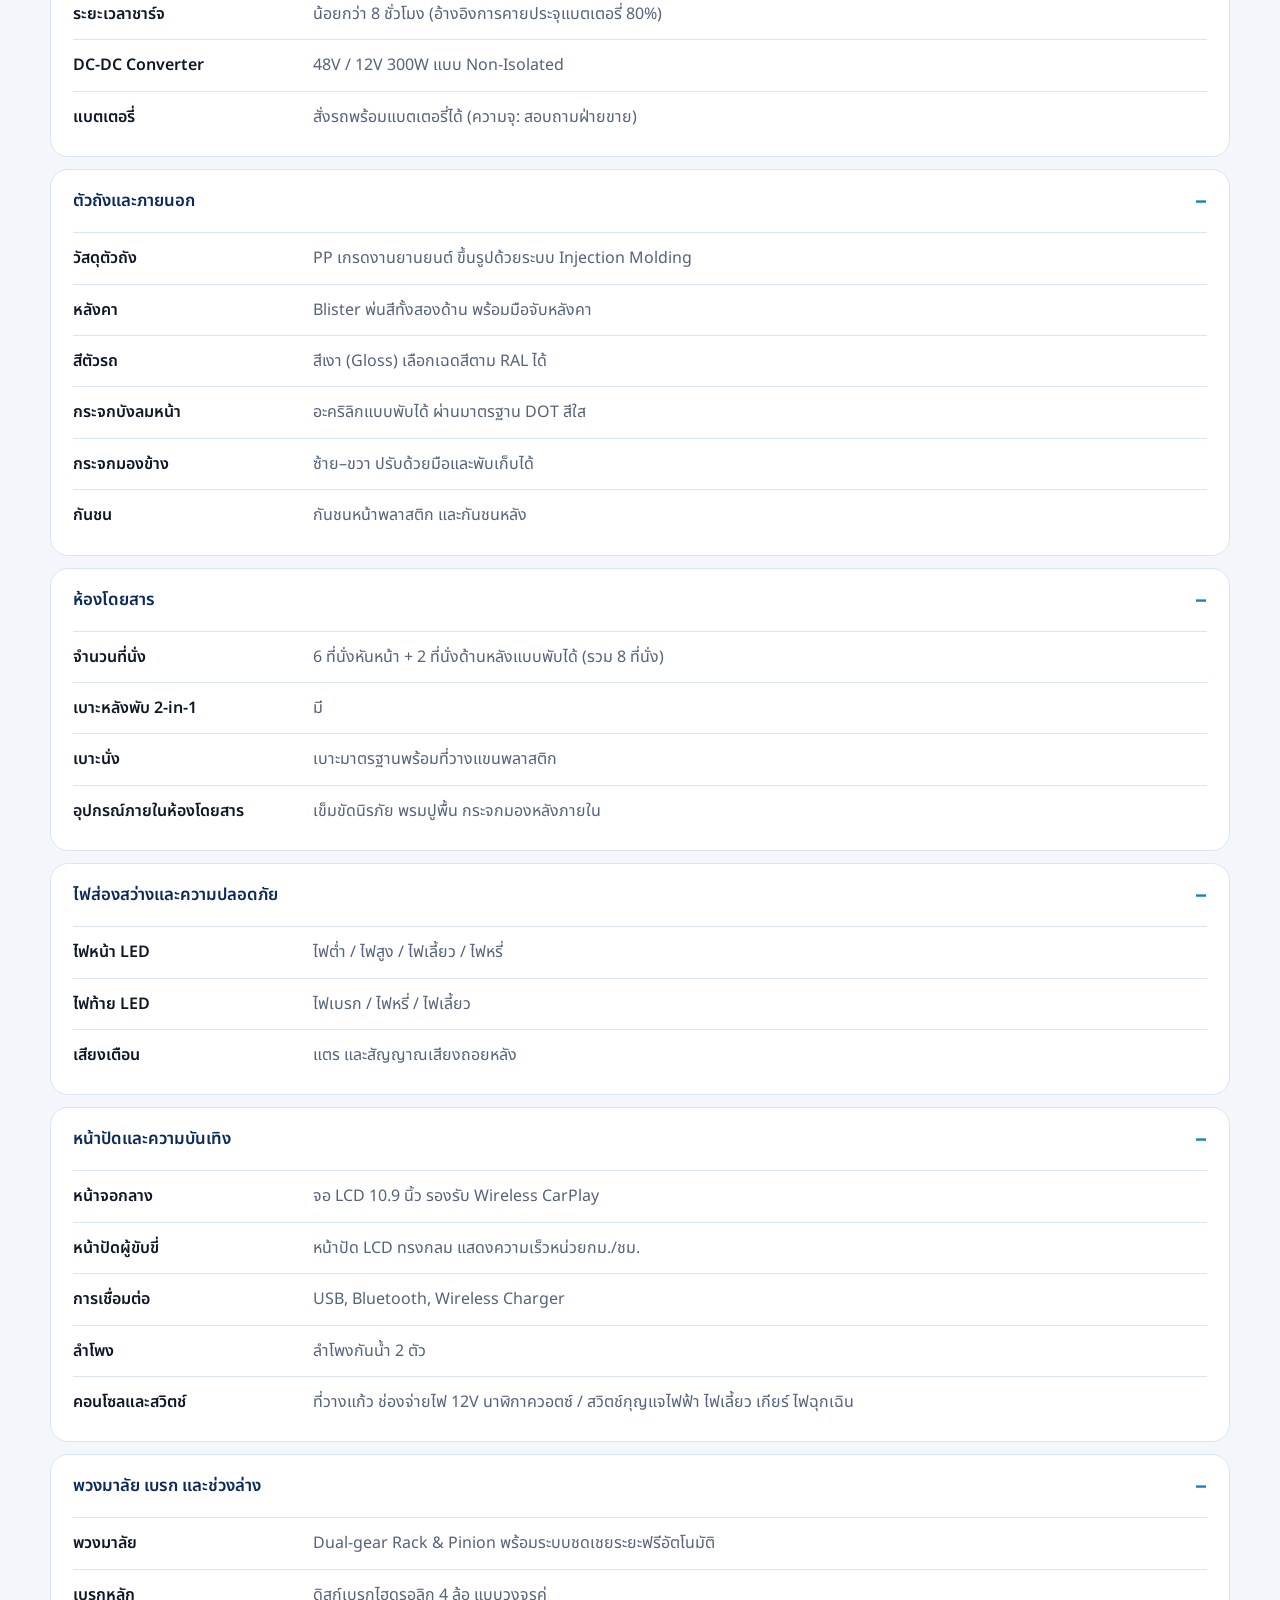
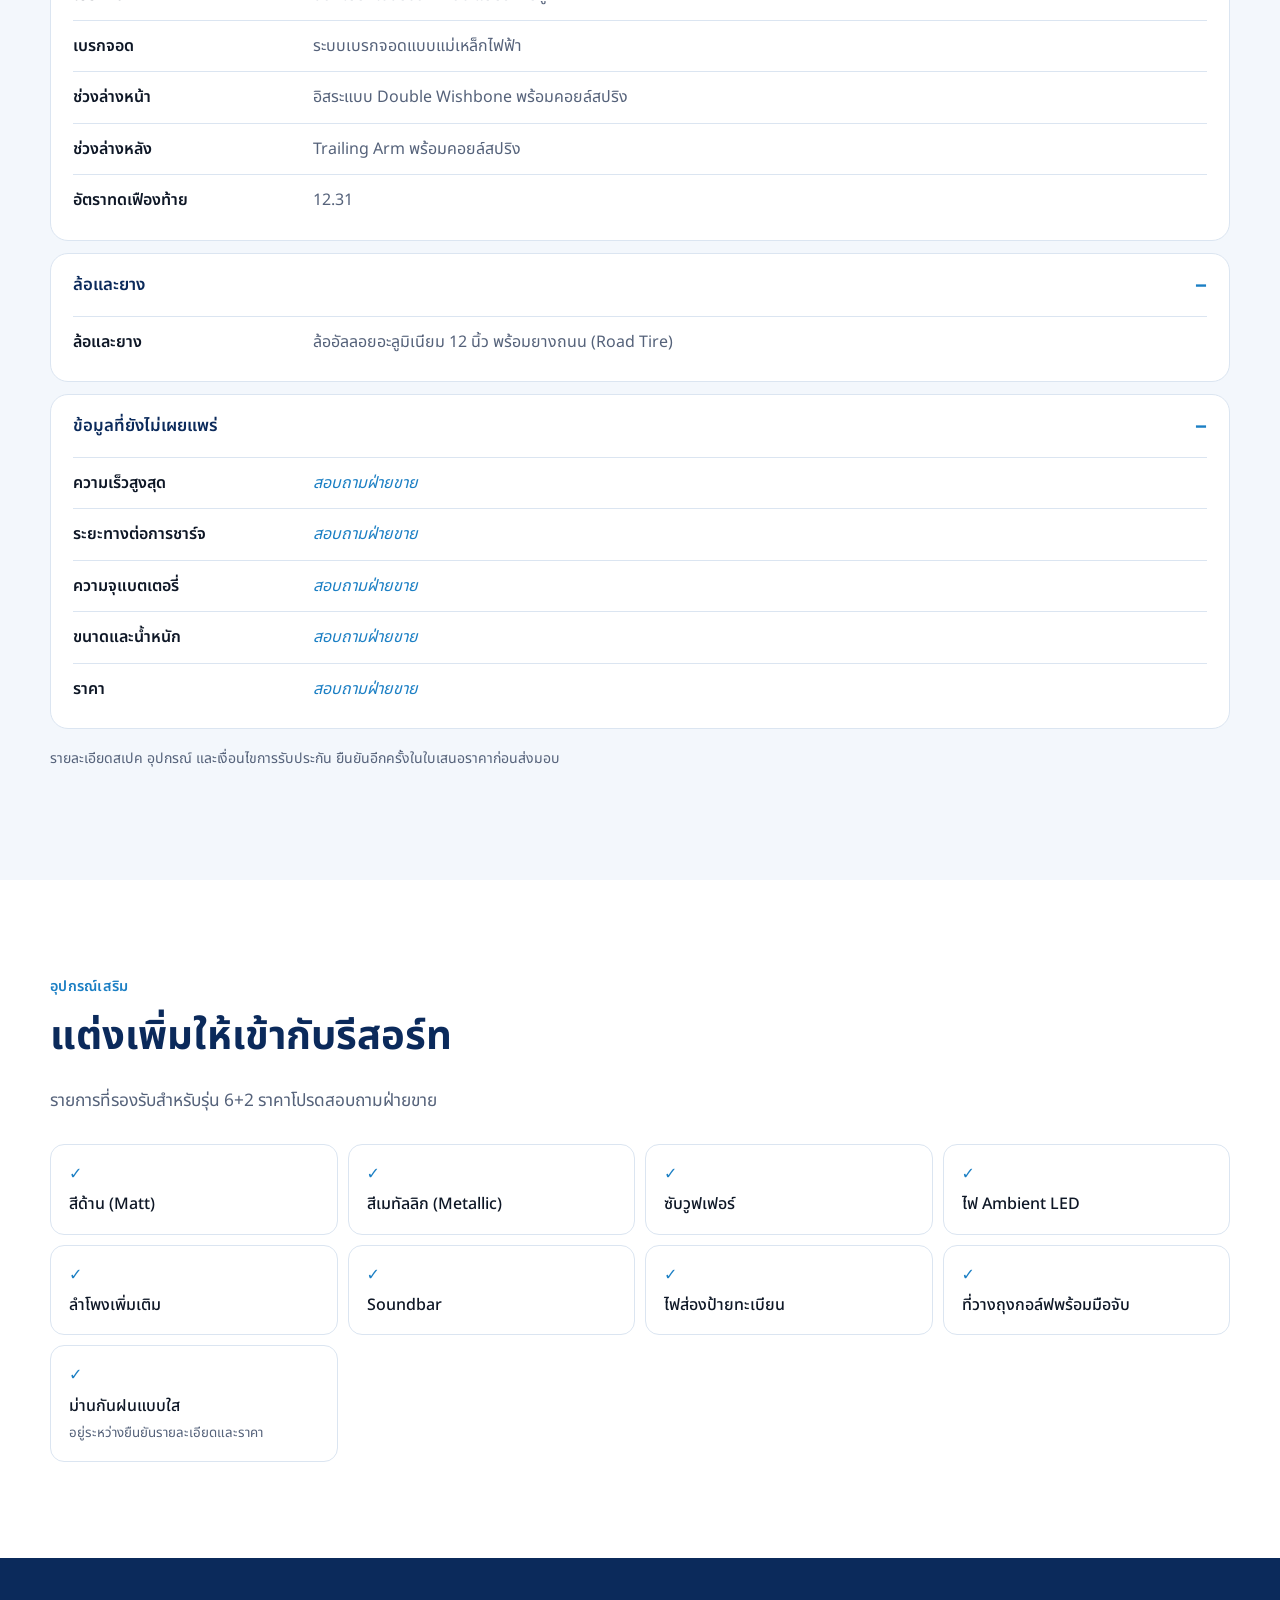
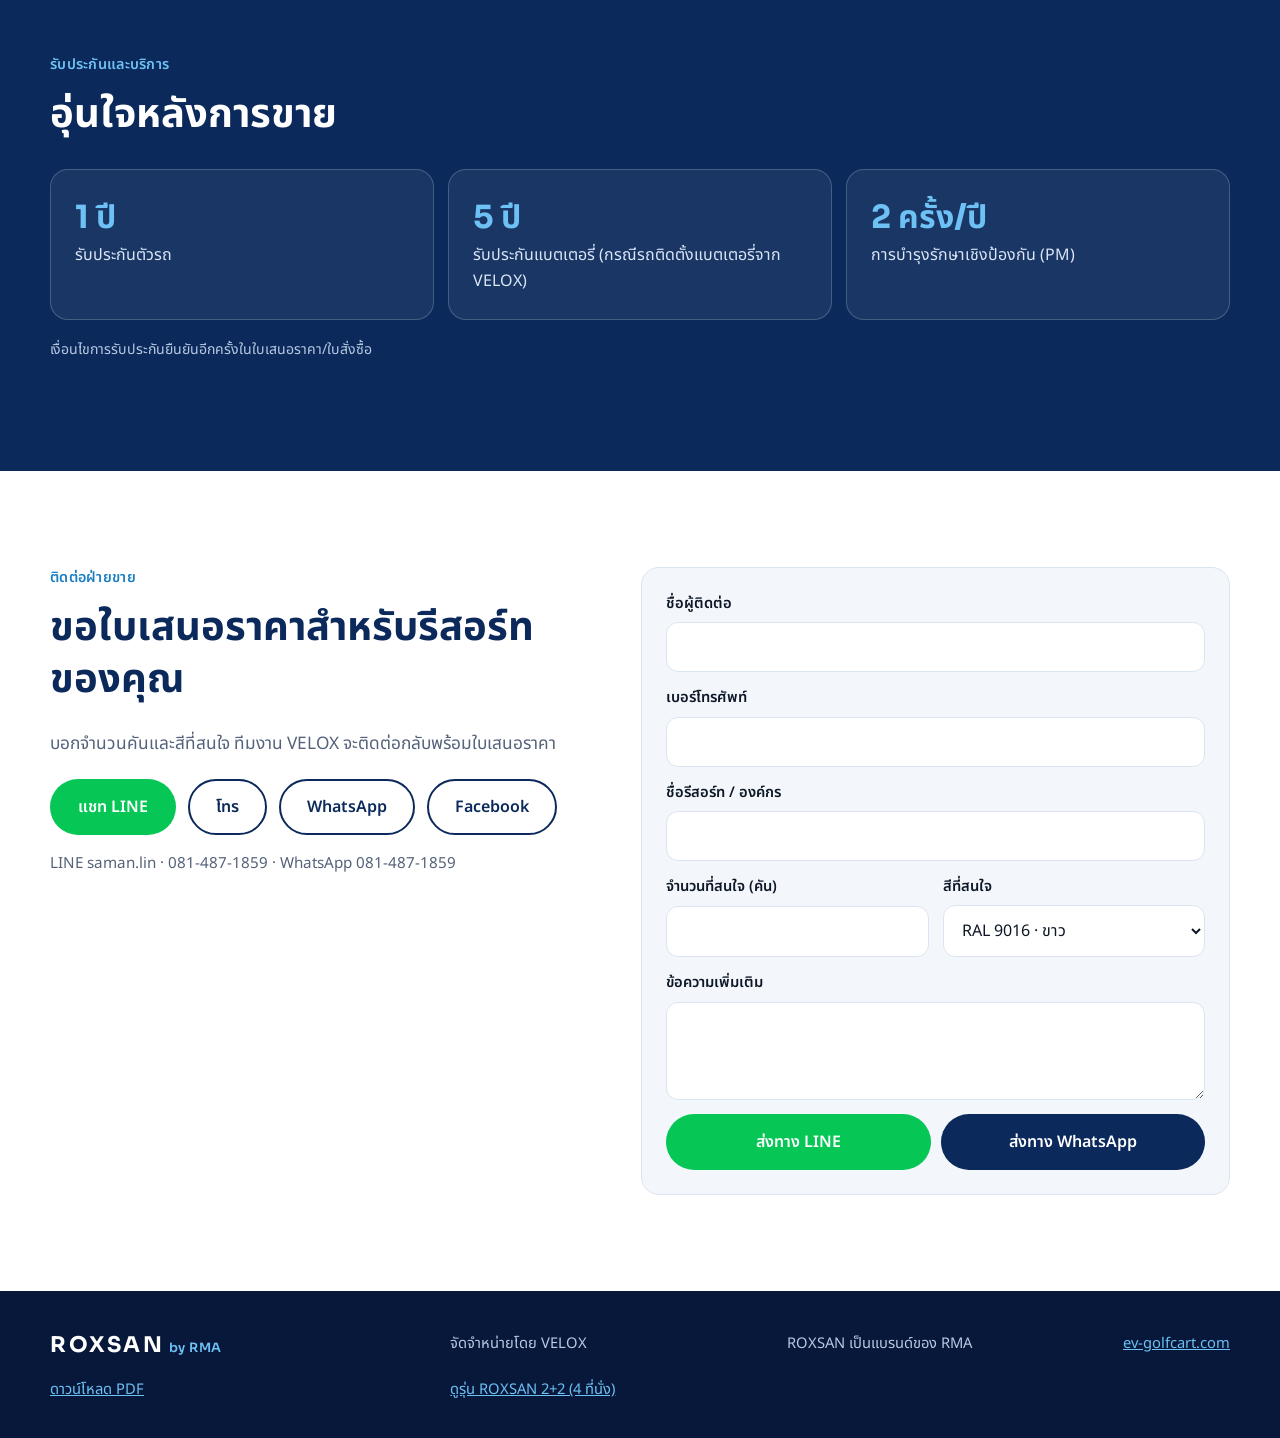
==== commit 2fa192ff: "Show a recoloured cart photo on the 6+2 page too The 6+2 colour picker now previews the cart in each" ====
--- a/index.html
+++ b/index.html
@@ -89,7 +89,7 @@
         <p class="lead" data-i18n="colors.sub"></p>
         <div class="colors reveal">
           <div class="color-preview">
-            <div class="color-chip" id="colorChip"><span class="chip-code"></span><span class="chip-name"></span></div>
+            <img id="colorImg" src="assets/colors/6p2-ral9016.jpg" data-img-base="assets/colors/6p2-" alt="" data-i18n-alt="color.preview" width="1100" height="825">
           </div>
           <div class="color-panel">
             <p class="color-name" id="colorName" aria-live="polite"></p>
--- a/css/styles.css
+++ b/css/styles.css
@@ -138,12 +138,6 @@
 .sw-name { font-size: .78rem; color: var(--muted); line-height: 1.25; }
 .swatch:hover { border-color: var(--sky); }
 .swatch[aria-checked="true"] { border-color: var(--navy); box-shadow: 0 0 0 2px var(--navy); }
-.color-chip {
-  aspect-ratio: 4 / 3; display: grid; place-content: center; text-align: center; gap: 4px;
-  background: linear-gradient(135deg, rgba(255, 255, 255, .28), rgba(0, 0, 0, .10)), var(--c, #f6f6f6);
-}
-.chip-code { font: 700 clamp(1.6rem, 5vw, 2.4rem) var(--font); letter-spacing: .02em; }
-.chip-name { font-size: 1.1rem; font-weight: 500; }
 
 /* Cards */
 .cards { display: grid; gap: 16px; margin-top: 28px; }
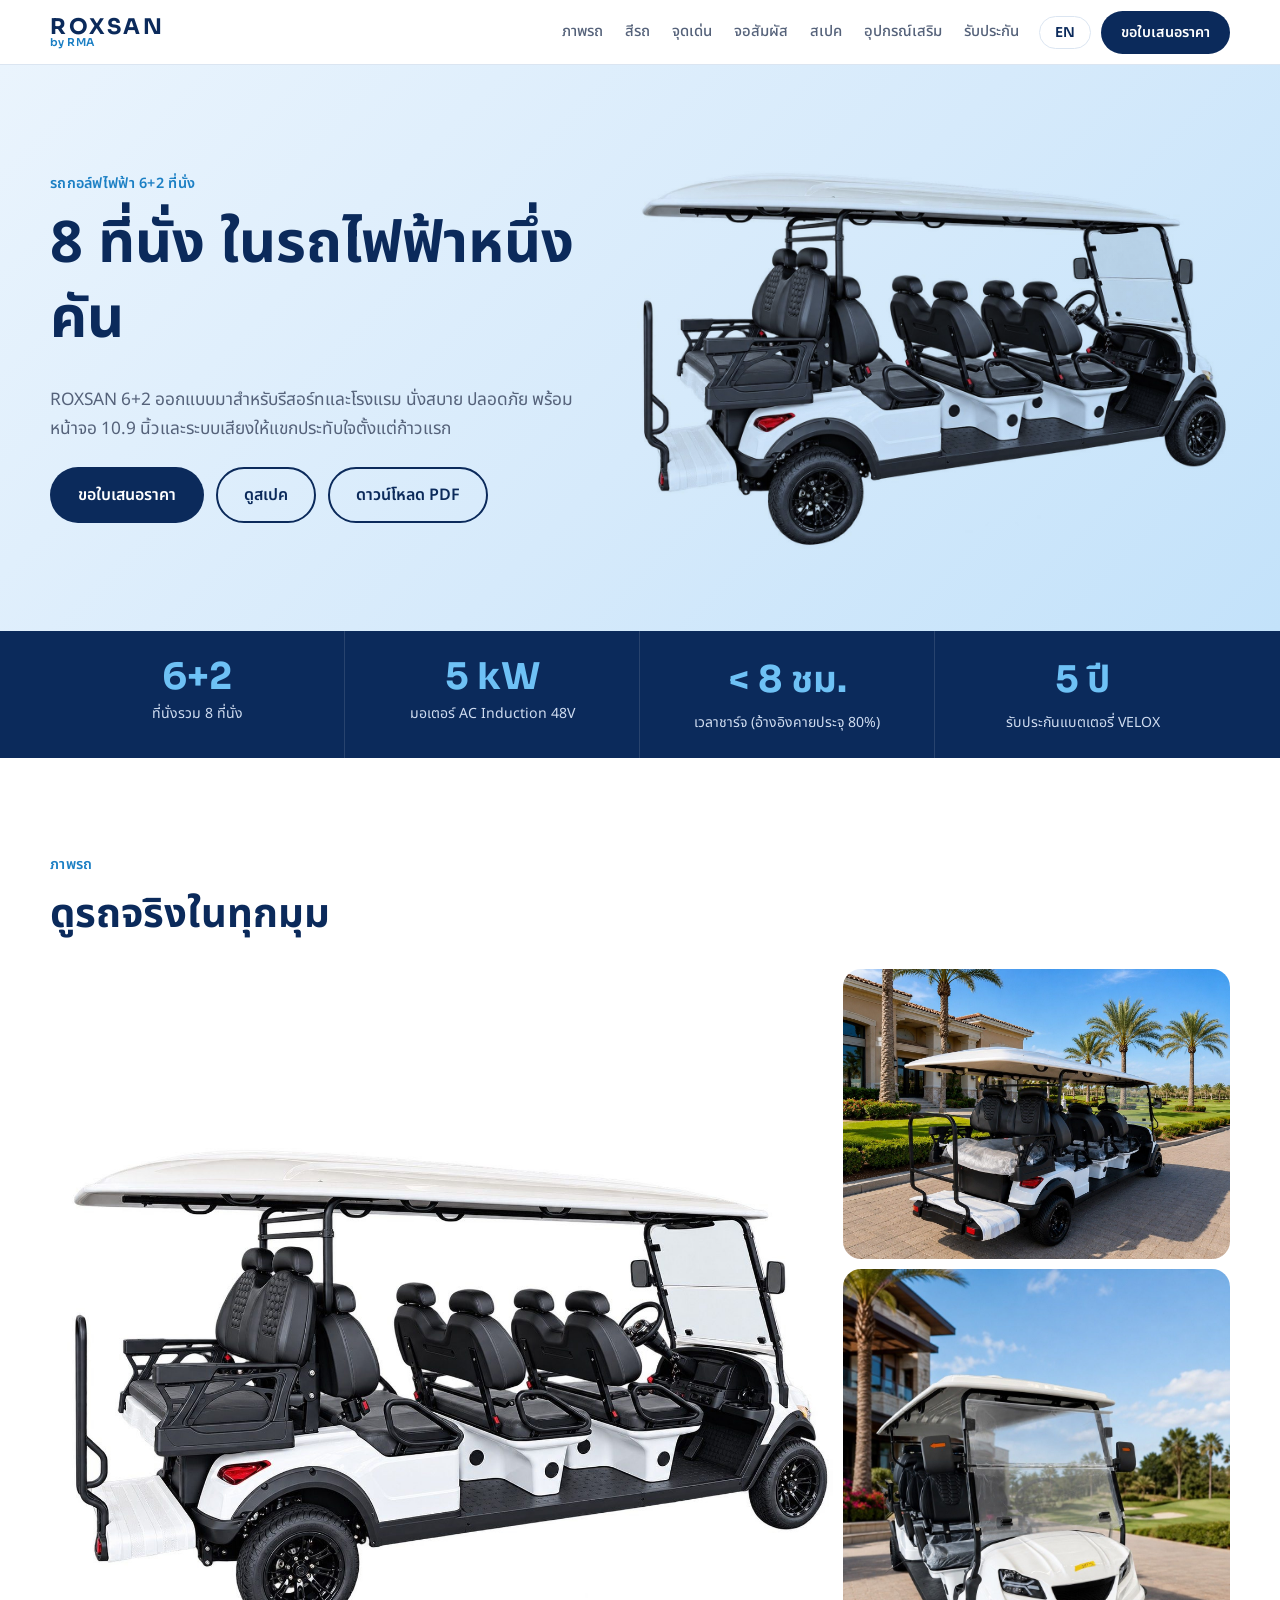
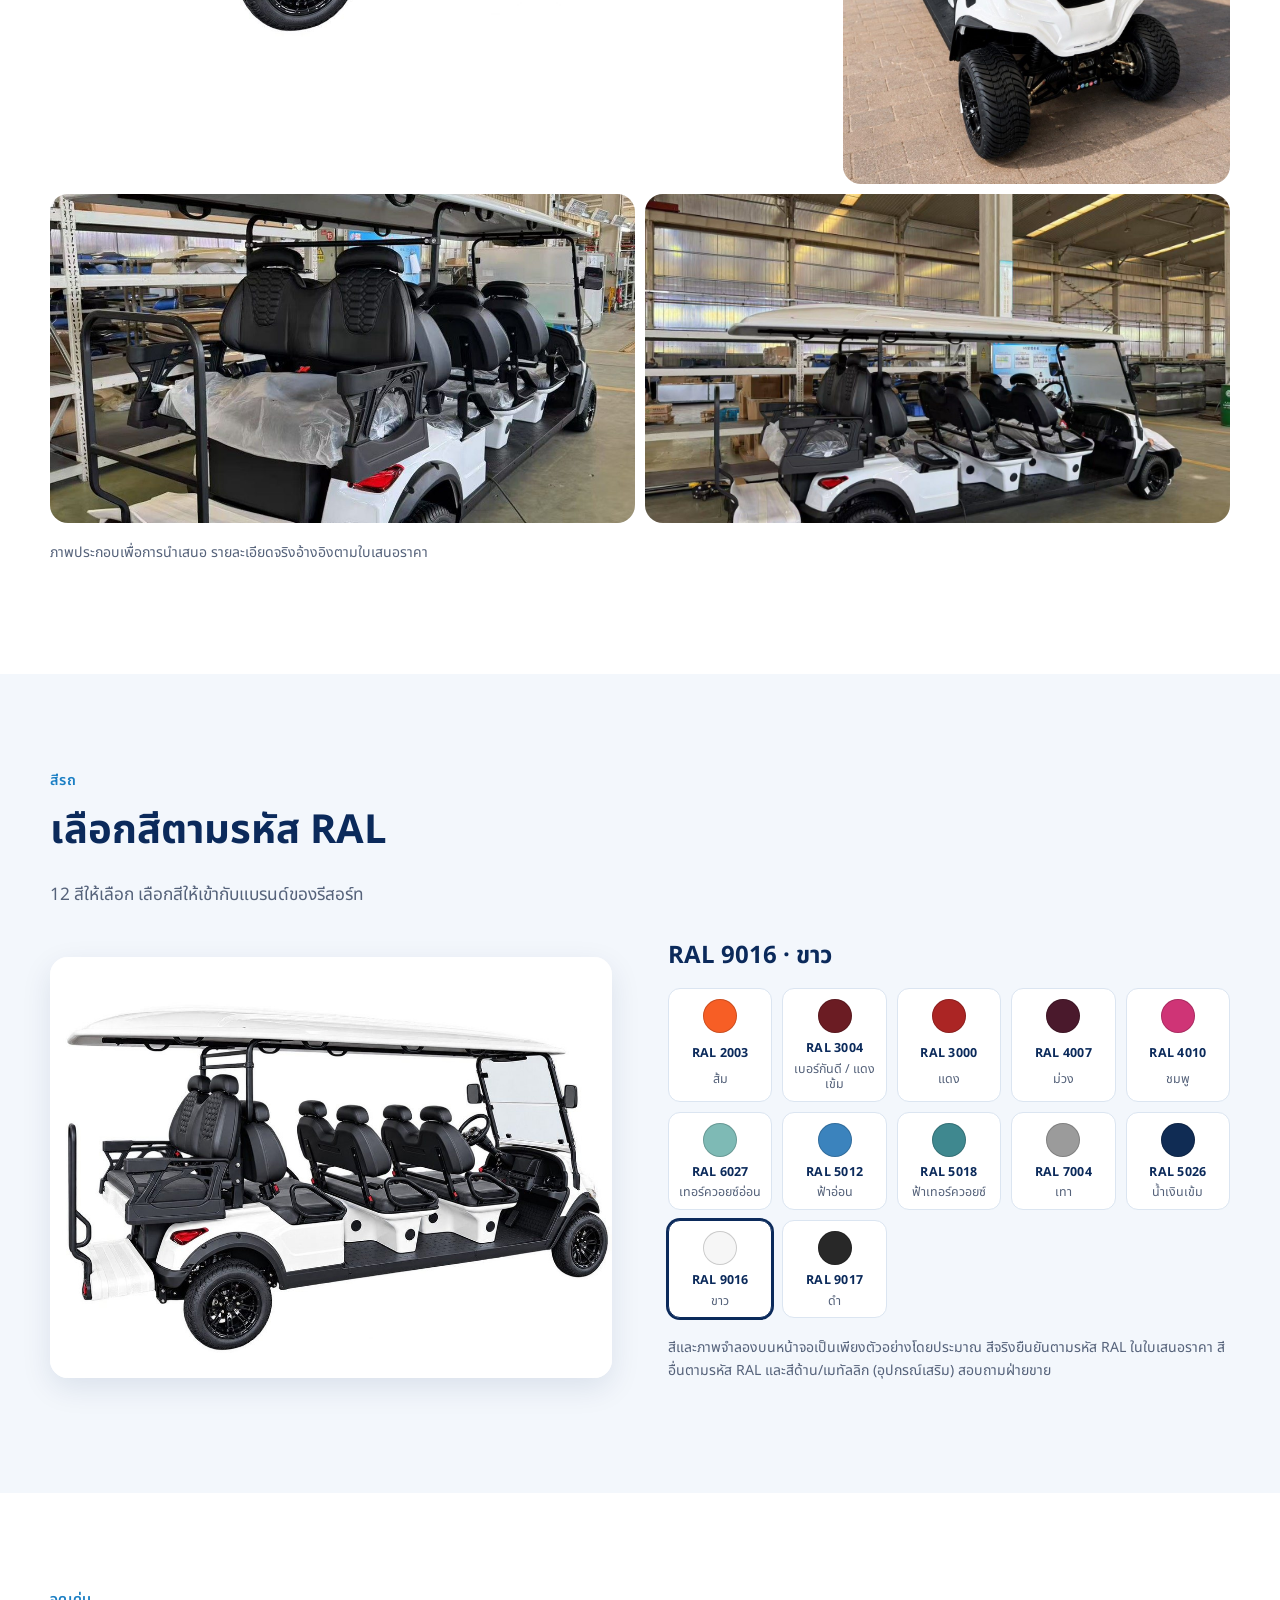
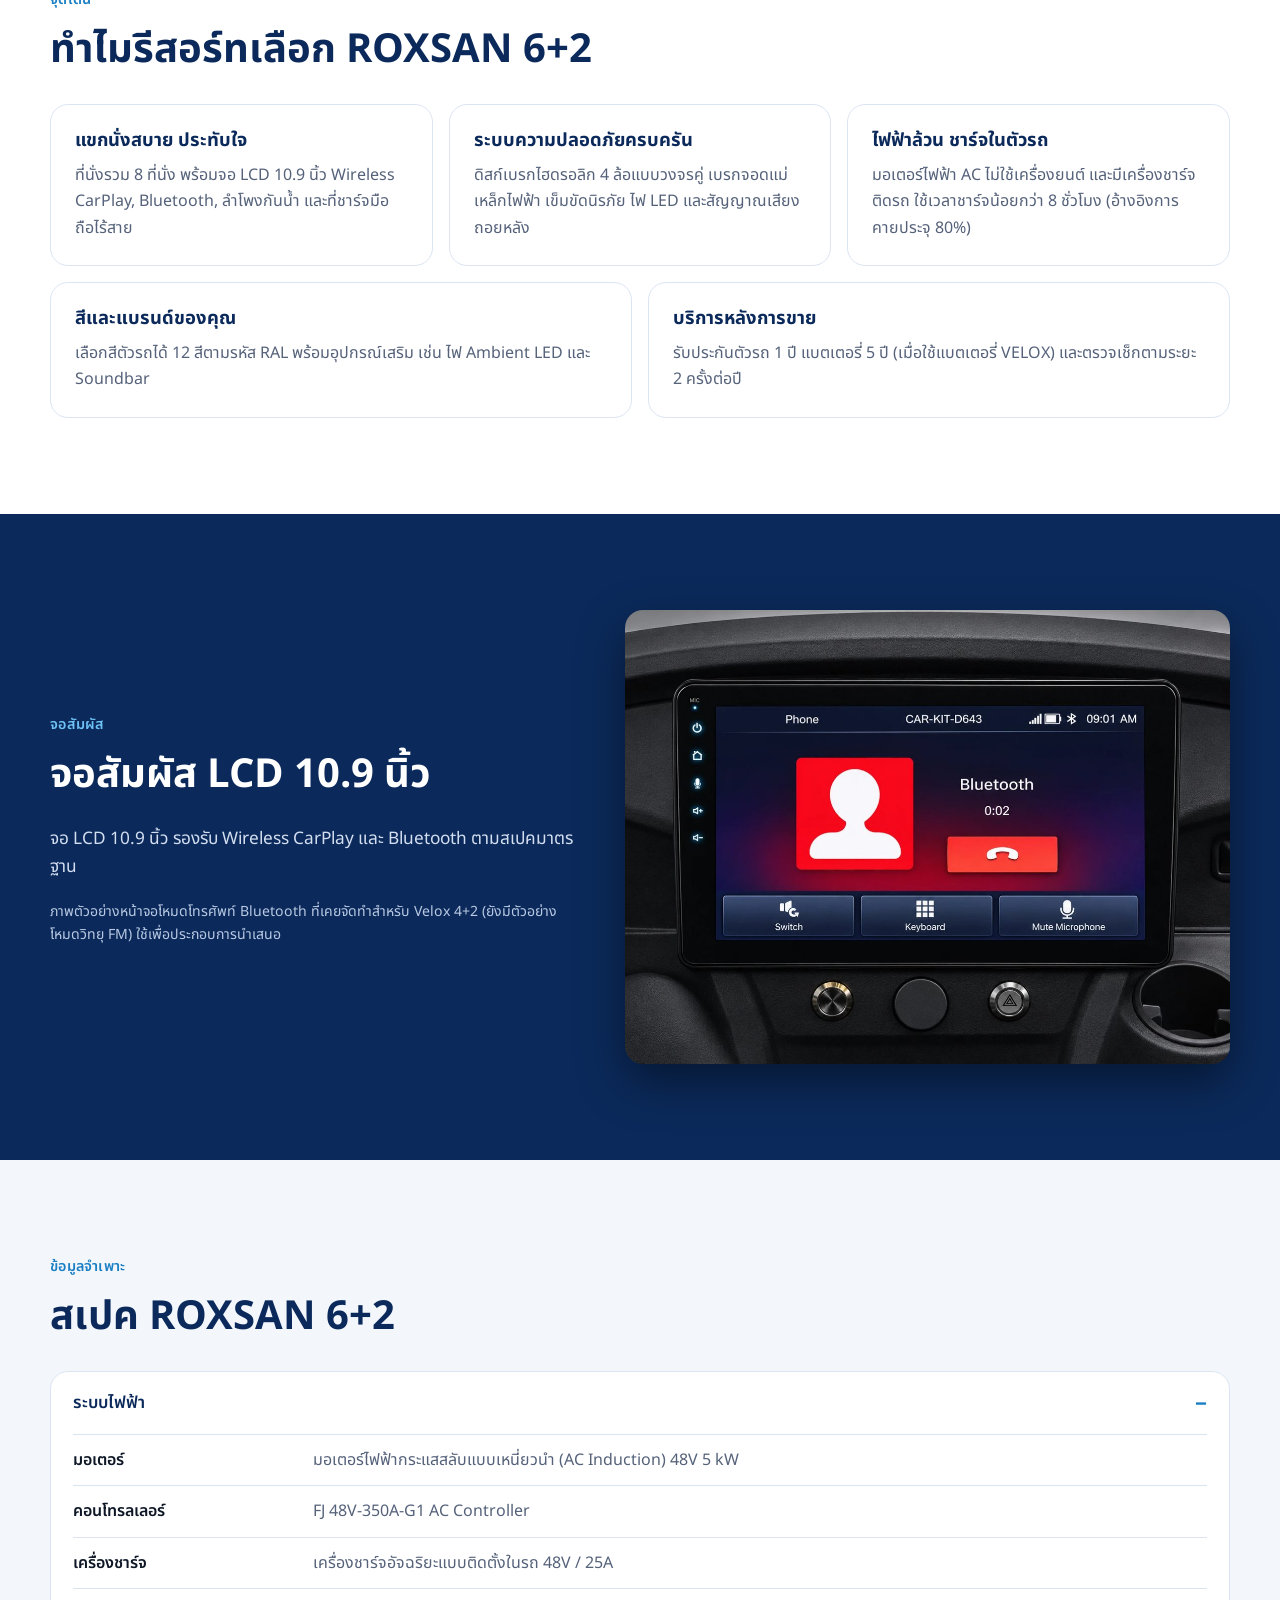
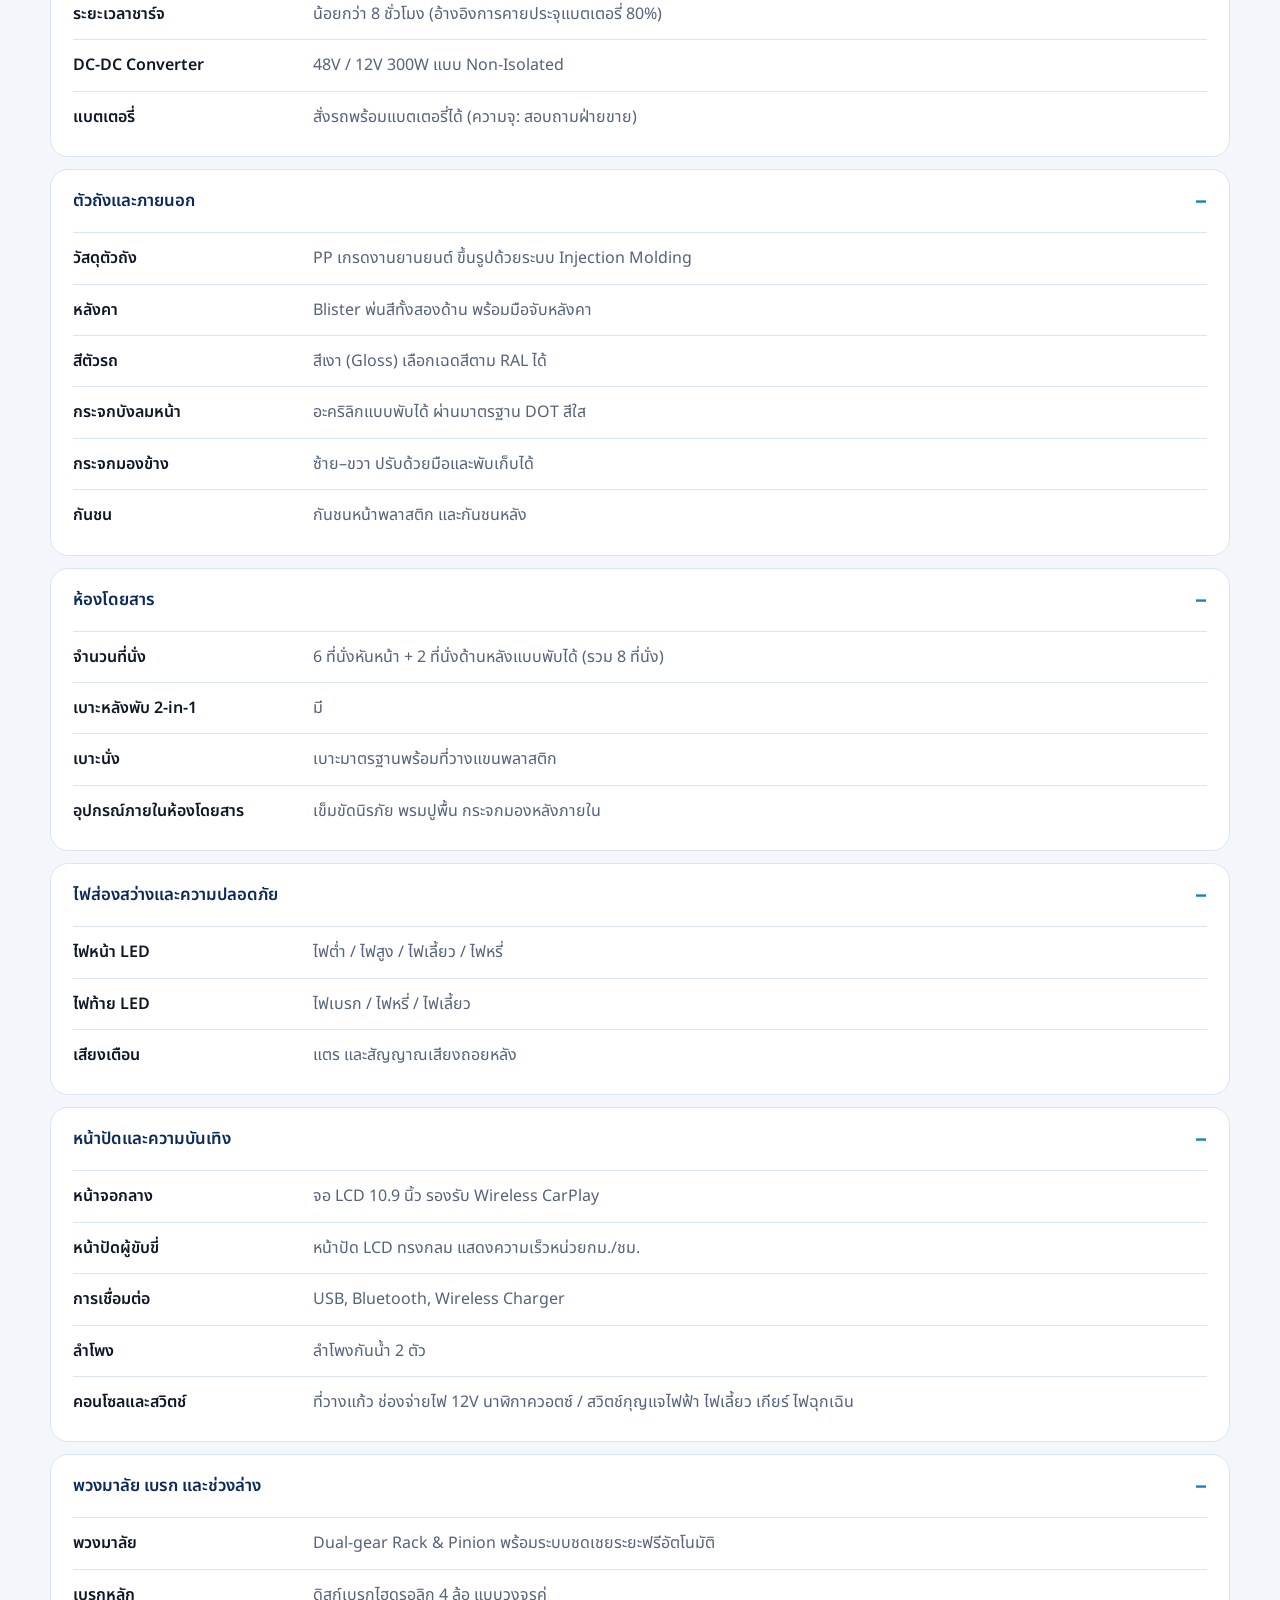
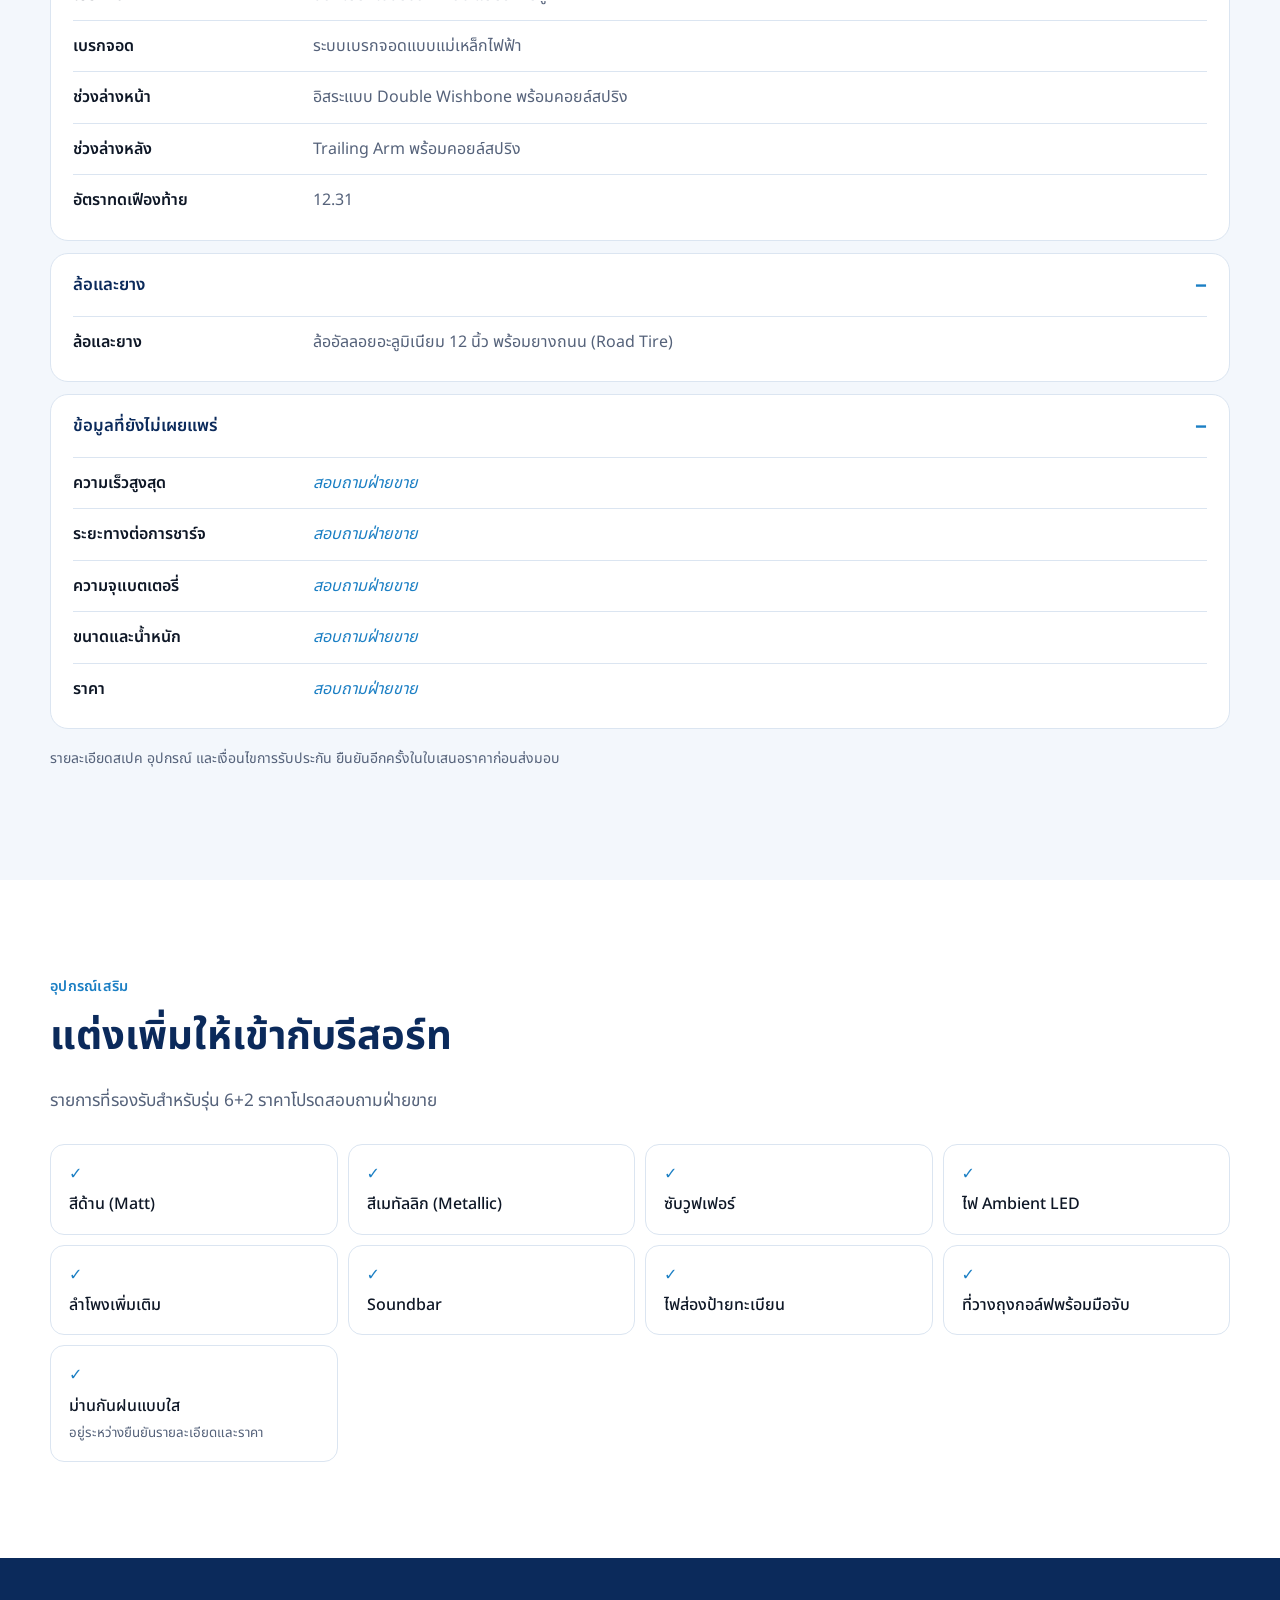
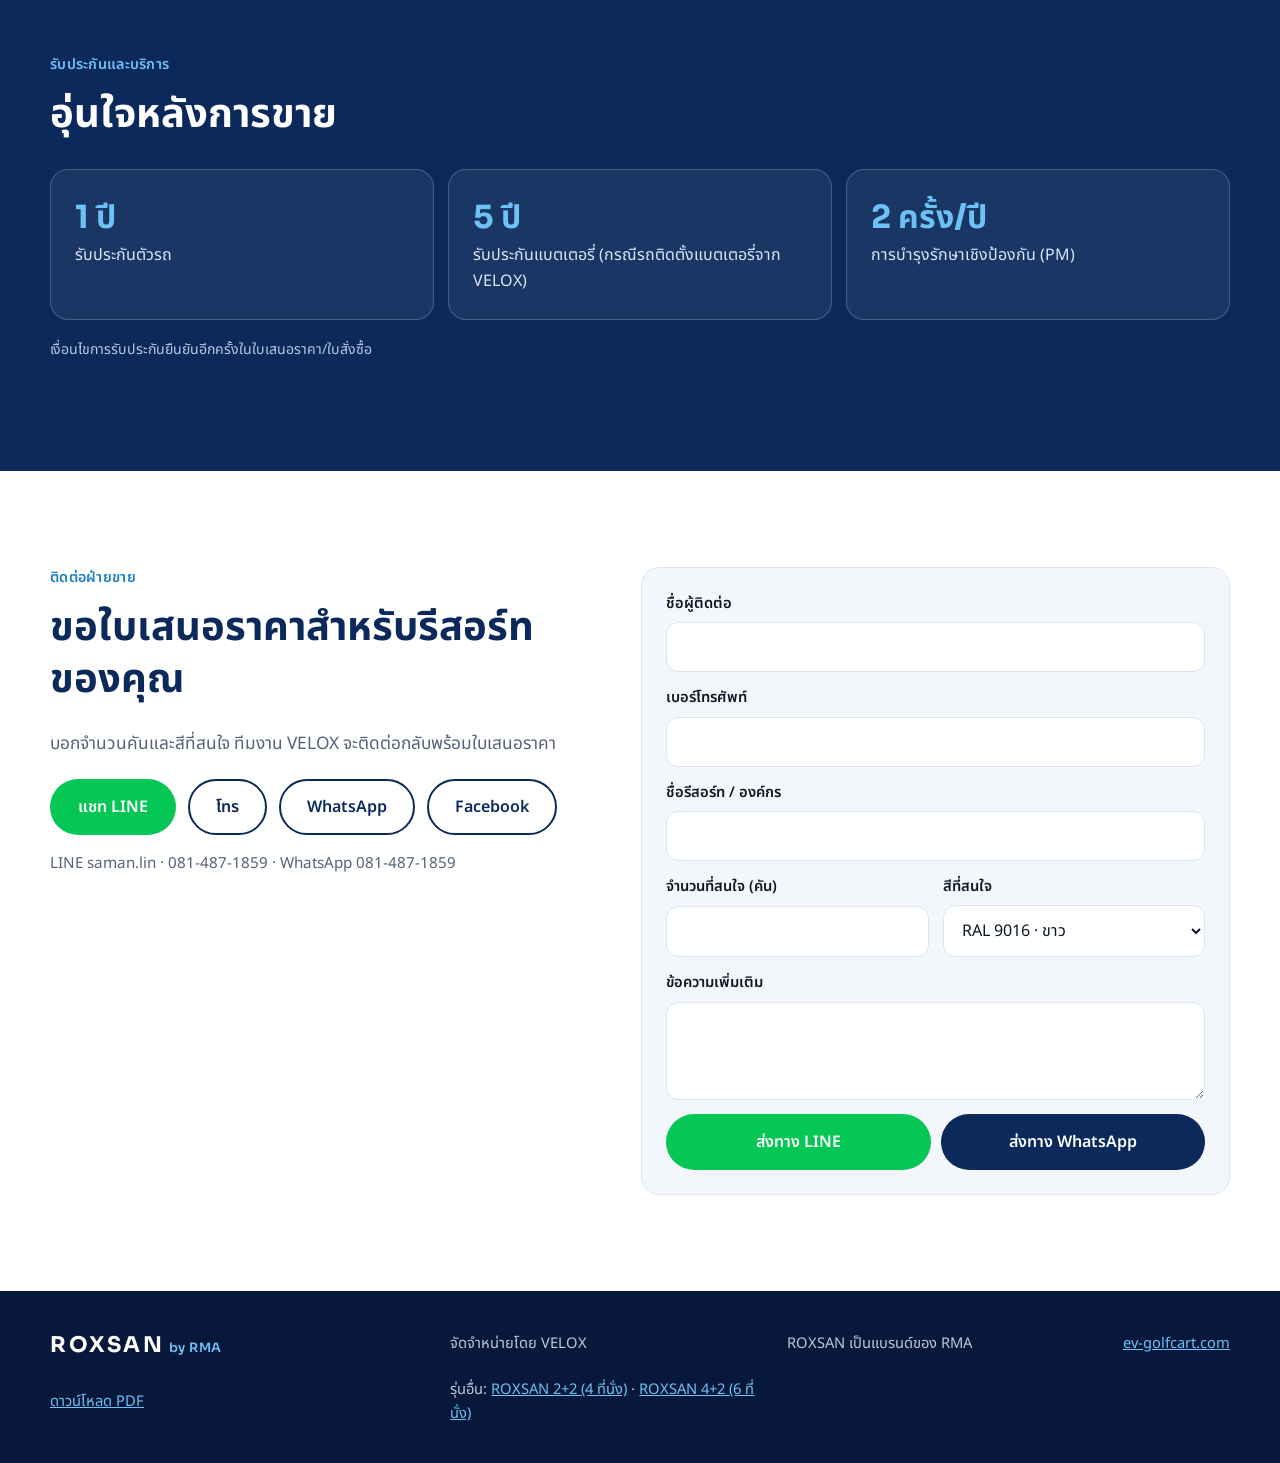
==== commit 6e2f5cfd: "Add ROXSAN 4+2 page New 4plus2.html (6 seats: 4 forward-facing + 2 rear folding) with the 12-colour " ====
--- a/index.html
+++ b/index.html
@@ -202,7 +202,7 @@
       <p data-i18n="footer.brand"></p>
       <p><a id="siteLink" href="#" target="_blank" rel="noopener"></a></p>
       <p><a class="pdf-btn" href="#" download data-pdf-th="pdf/ROXSAN-6plus2-catalog-th.pdf" data-pdf-en="pdf/ROXSAN-6plus2-catalog-en.pdf" data-i18n="pdf.btn"></a></p>
-      <p><a href="2plus2.html" data-i18n="footer.other"></a></p>
+      <p><span data-i18n="footer.models"></span> <a href="2plus2.html" data-i18n="model.22"></a> · <a href="4plus2.html" data-i18n="model.42"></a></p>
     </div>
   </footer>
 
--- a/css/styles.css
+++ b/css/styles.css
@@ -118,6 +118,8 @@
 /* White-background cut-outs: show the whole vehicle instead of cropping to the tile. */
 .gallery-cutout .g-item { background: #fff; }
 .gallery-cutout .g-item img { object-fit: contain; }
+.g-item.cut { background: #fff; }
+.g-item.cut img { object-fit: contain; }
 @media (min-width: 640px) { .gallery.gallery-2 { grid-template-columns: repeat(2, 1fr); } }
 .g-1 { grid-column: 1 / -1; aspect-ratio: 16/10; }
 .g-1 img { object-fit: contain; background: #fff; }
@@ -270,7 +272,7 @@
   .section { padding-block: 20px; }
   .hero-inner { padding-block: 16px; }
   .card, .fact, .w-item, .g-item, .spec-group, .color-preview, .screen-img, .acc-list li { break-inside: avoid; }
-  .hero, .facts, .section.navy, .quote-grid { break-inside: avoid; }
+  .hero, .facts, .section.navy, .quote-grid, #colors { break-inside: avoid; }
   .hero-media img { max-height: 100mm; width: auto; max-width: 100%; margin-inline: auto; display: block; }
   .screen-img { max-height: 95mm; width: auto; max-width: 100%; }
   h2, h3, .eyebrow { break-after: avoid; }
